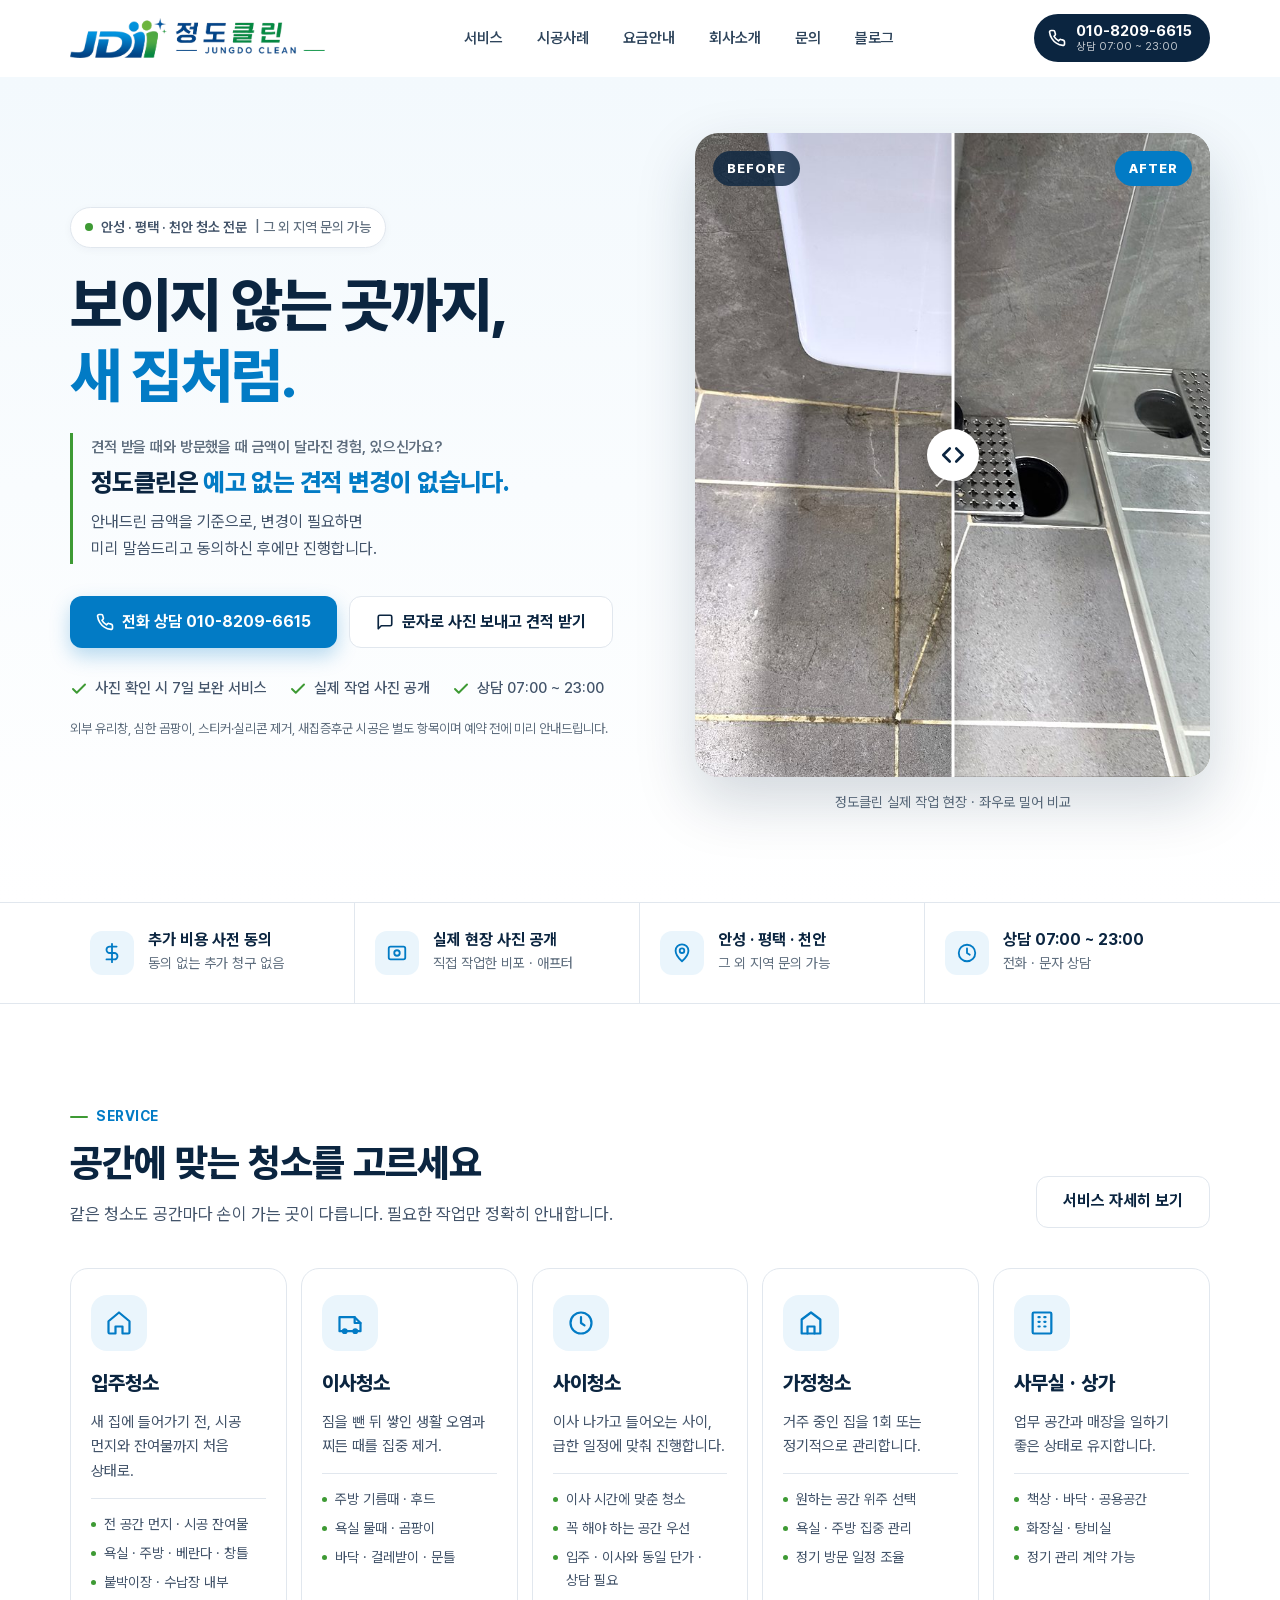
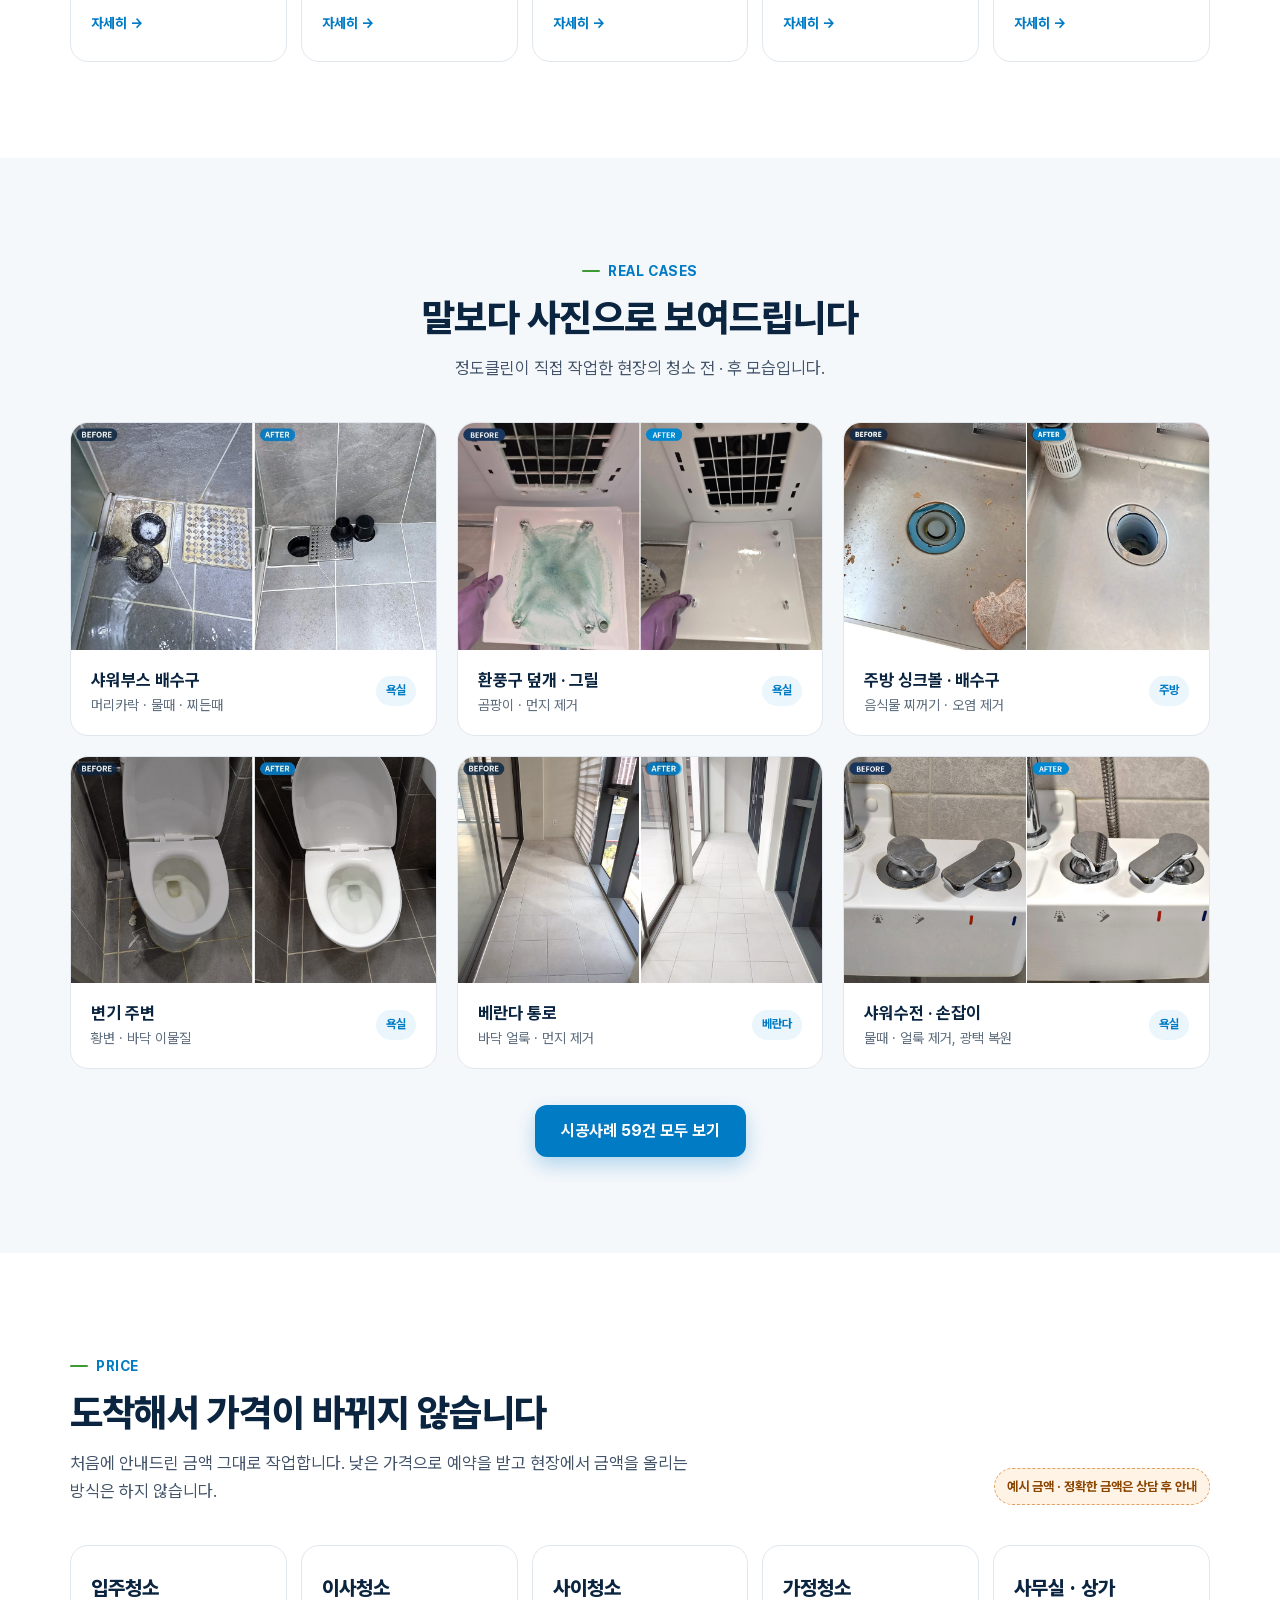
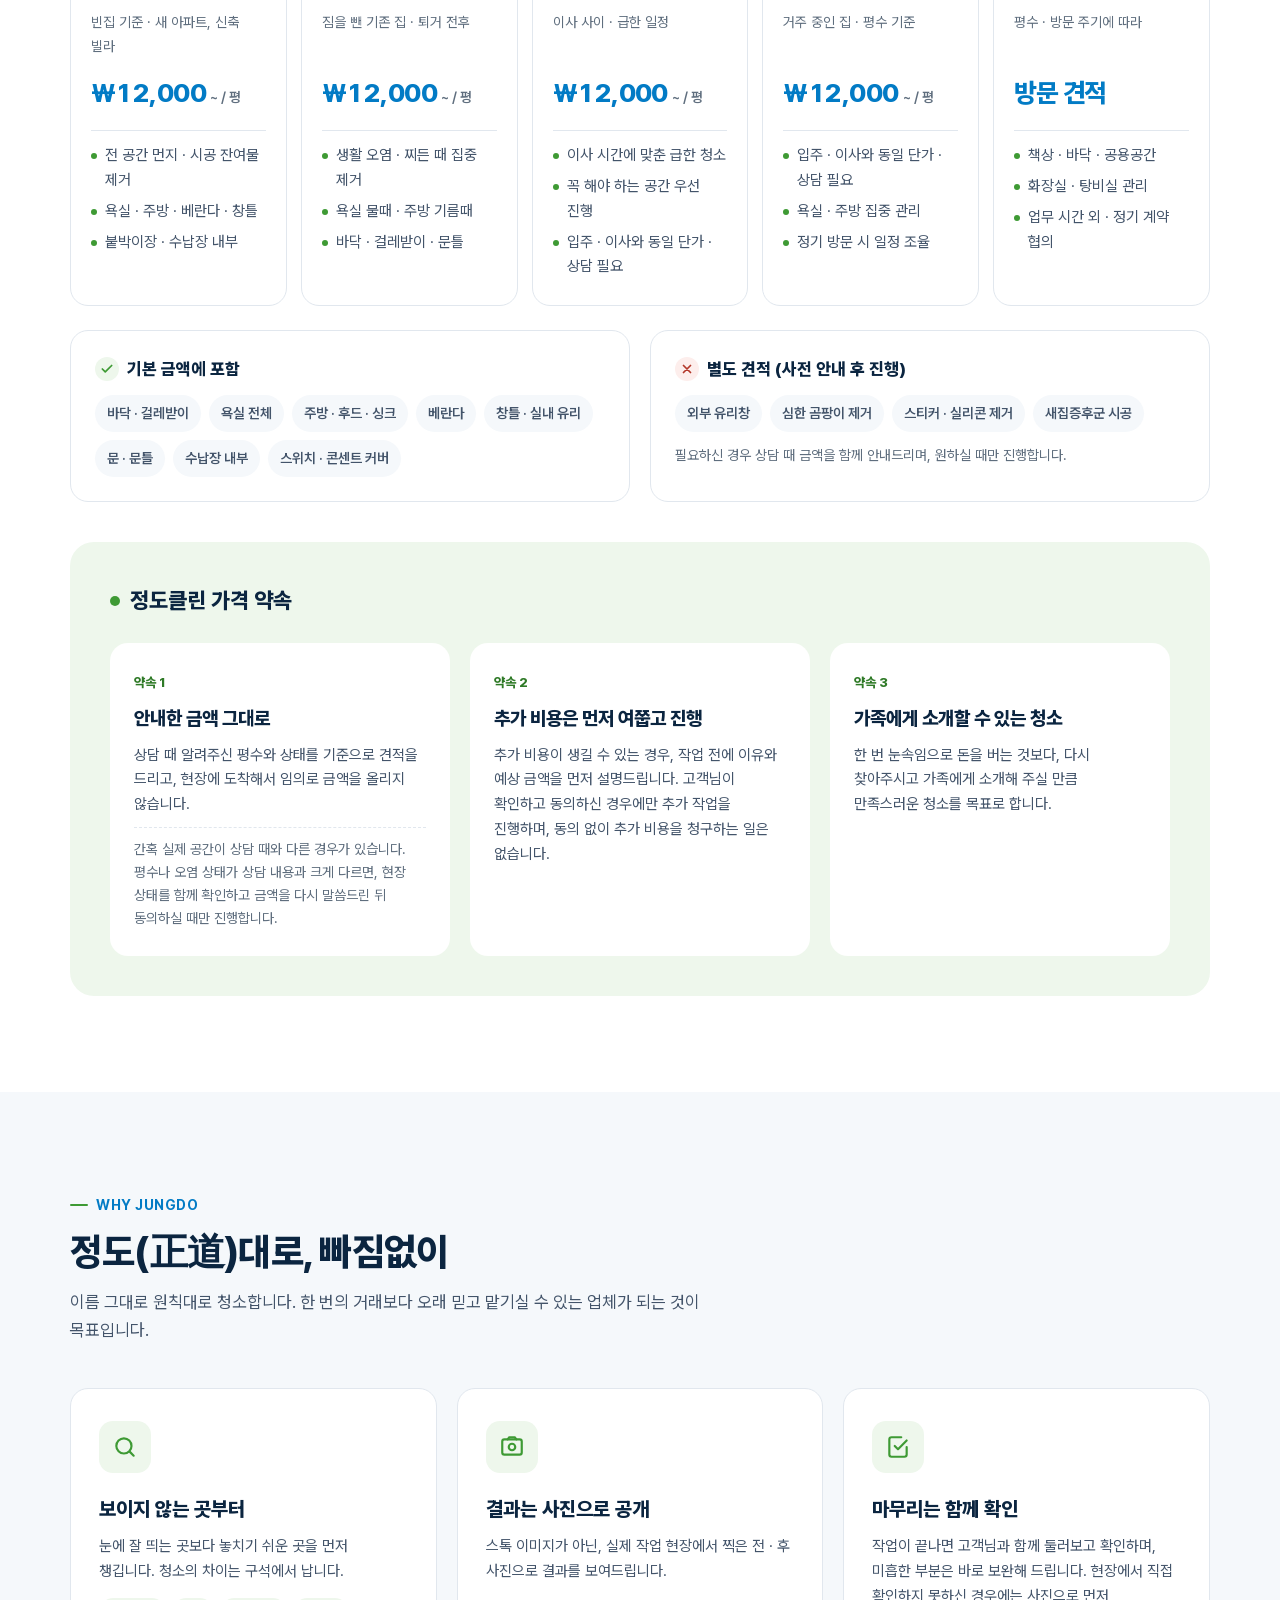
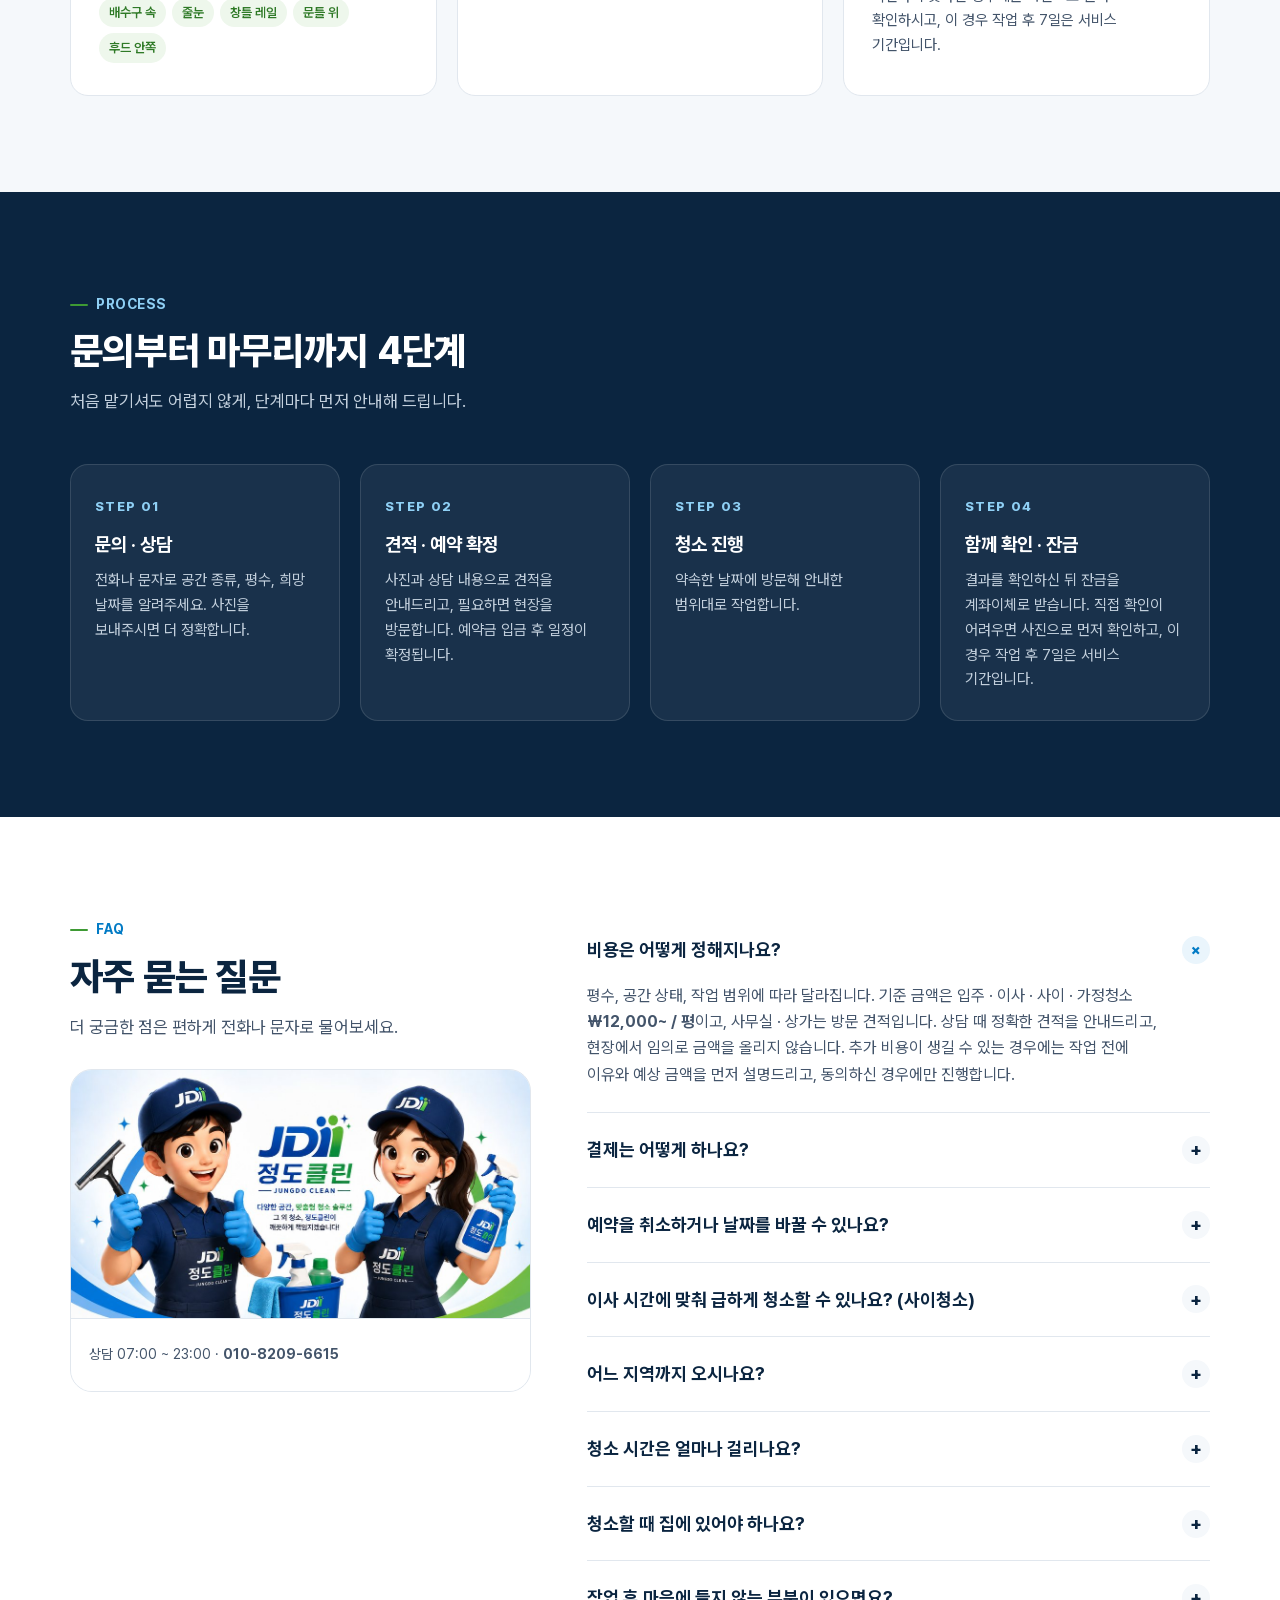
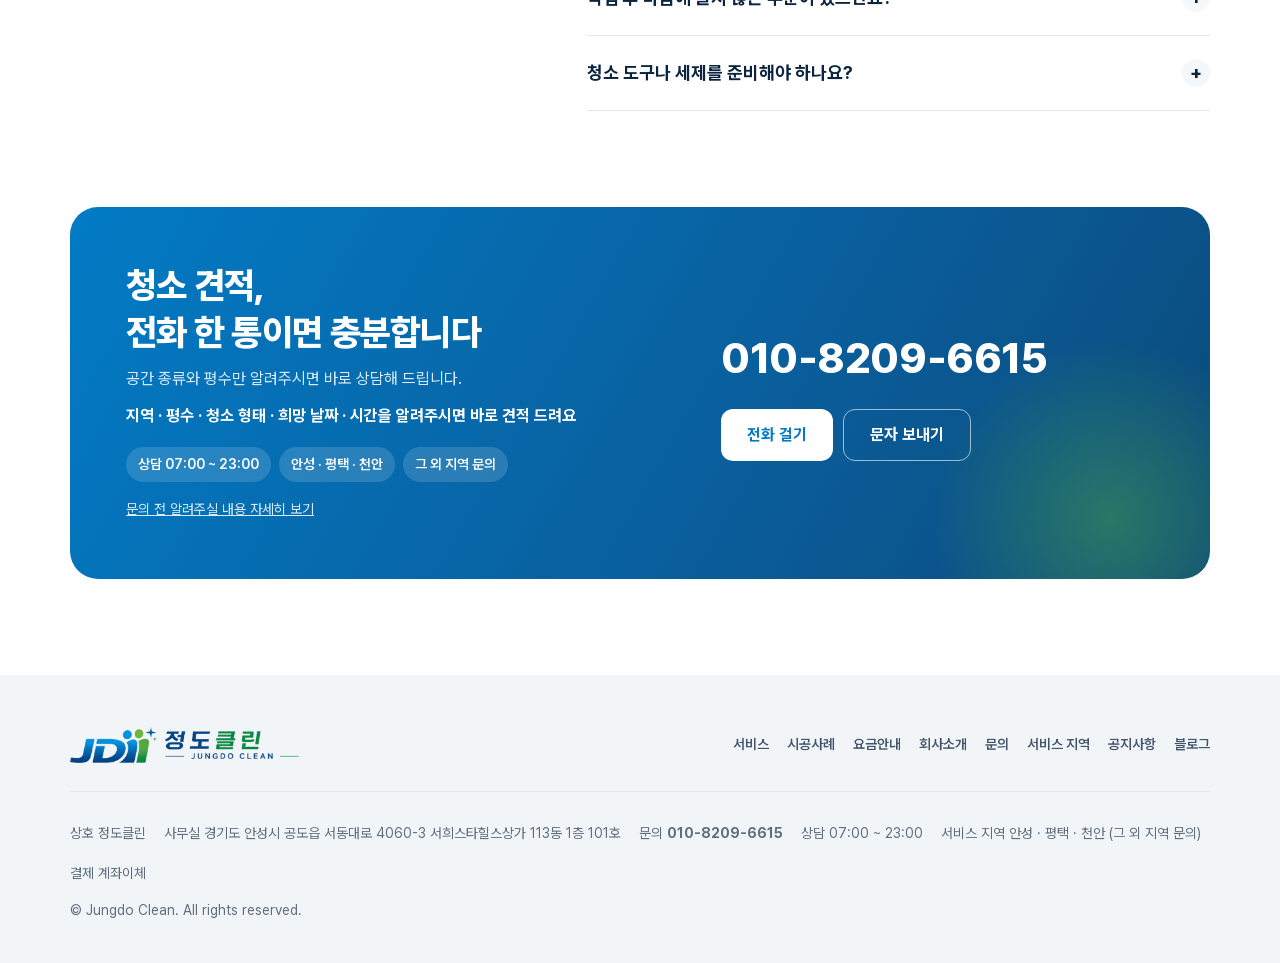
==== index.html @ 290c6d6e "주소 표기 통일: 113동 1층 101호 (푸터·구조화데이터) Co-Authored-By: Claude Sonnet 5.5 <noreply@anthropic.com> Claude-" ====
<!DOCTYPE html>
<html lang="ko">
<head>
<meta charset="UTF-8">
<meta name="viewport" content="width=device-width, initial-scale=1.0">
<title>정도클린 | 안성 · 평택 · 천안 입주청소 · 이사청소 · 가정청소</title>
<meta name="description" content="정도클린 — 안성·평택·천안 입주청소, 이사청소, 가정청소, 사무실청소. 추가 비용은 동의 후에만. 상담 07:00~23:00, 010-8209-6615">
<link rel="canonical" href="https://www.jungdohr.co.kr/">
<meta property="og:type" content="website">
<meta property="og:site_name" content="정도클린">
<meta property="og:title" content="정도클린 | 안성 · 평택 · 천안 입주청소 · 이사청소 · 가정청소">
<meta property="og:description" content="정도클린 — 안성·평택·천안 입주청소, 이사청소, 가정청소, 사무실청소. 추가 비용은 동의 후에만. 상담 07:00~23:00, 010-8209-6615">
<meta property="og:url" content="https://www.jungdohr.co.kr/">
<meta property="og:image" content="https://www.jungdohr.co.kr/assets/og-image.jpg">
<meta name="theme-color" content="#027BC5">
<link rel="icon" href="assets/favicon.png" type="image/png">
<link rel="apple-touch-icon" href="assets/apple-touch-icon.png">
<link rel="preload" href="assets/pretendard-subset.woff2" as="font" type="font/woff2" crossorigin>
<link rel="stylesheet" href="assets/site.css?v=261030c">
<script type="application/ld+json">
{"@context":"https://schema.org","@type":"HouseCleaningService","name":"정도클린","alternateName":"JUNGDO CLEAN","url":"https://www.jungdohr.co.kr/","telephone":"+82-10-8209-6615","address":{"@type":"PostalAddress","addressCountry":"KR","addressRegion":"경기도","addressLocality":"안성시","streetAddress":"공도읍 서동대로 4060-3 서희스타힐스상가 113동 1층 101호"},"image":"https://www.jungdohr.co.kr/assets/og-image.jpg","logo":"https://www.jungdohr.co.kr/assets/logo-h.png","areaServed":[{"@type":"City","name":"안성시"},{"@type":"City","name":"평택시"},{"@type":"City","name":"천안시"}],"openingHoursSpecification":{"@type":"OpeningHoursSpecification","dayOfWeek":["Monday","Tuesday","Wednesday","Thursday","Friday","Saturday","Sunday"],"opens":"07:00","closes":"23:00"},"paymentAccepted":"계좌이체"}
</script>
</head>
<body>
<header class="hd" id="hd">
  <div class="wrap">
    <a class="logo" href="index.html" aria-label="정도클린 홈"><img src="assets/logo-h.png" alt="정도클린 JUNGDO CLEAN" width="713" height="112"></a>
    <nav class="nav" aria-label="주요 메뉴"><a href="service.html">서비스</a><a href="portfolio.html">시공사례</a><a href="price.html">요금안내</a><a href="about.html">회사소개</a><a href="contact.html">문의</a><a href="https://blog.naver.com/jungdoclean" target="_blank" rel="noopener">블로그</a></nav>
    <a class="hd-call tel" href="tel:010-8209-6615"><svg viewBox="0 0 24 24" fill="none" stroke="currentColor" stroke-width="2.2" stroke-linecap="round" stroke-linejoin="round" aria-hidden="true"><path d="M22 16.9v3a2 2 0 0 1-2.2 2 19.8 19.8 0 0 1-8.6-3.1 19.5 19.5 0 0 1-6-6A19.8 19.8 0 0 1 2.1 4.2 2 2 0 0 1 4.1 2h3a2 2 0 0 1 2 1.7c.1.9.4 1.8.7 2.7a2 2 0 0 1-.5 2.1L8 9.8a16 16 0 0 0 6 6l1.3-1.3a2 2 0 0 1 2.1-.4c.9.3 1.8.6 2.7.7a2 2 0 0 1 1.7 2z"/></svg><span><b>010-8209-6615</b><small>상담 07:00 ~ 23:00</small></span></a>
    <button class="menu-btn" id="menuBtn" aria-label="메뉴 열기" aria-expanded="false" aria-controls="mnav">
      <svg width="24" height="24" viewBox="0 0 24 24" fill="none" stroke="currentColor" stroke-width="2" stroke-linecap="round" aria-hidden="true"><path d="M4 7h16M4 12h16M4 17h16"/></svg>
    </button>
  </div>
  <nav class="mnav" id="mnav" aria-label="모바일 메뉴"><a href="service.html">서비스</a><a href="portfolio.html">시공사례</a><a href="price.html">요금안내</a><a href="about.html">회사소개</a><a href="contact.html">문의</a><a href="location.html">서비스 지역</a><a href="notice.html">공지사항</a><a href="https://blog.naver.com/jungdoclean" target="_blank" rel="noopener">블로그</a></nav>
</header>
<main>
<!-- HERO -->
<section class="hero">
  <div class="wrap">
    <div>
      <span class="chip"><span class="dot"></span>안성 · 평택 · 천안 청소 전문 <em>| 그 외 지역 문의 가능</em></span>
      <h1>보이지 않는 곳까지,<br><em>새 집처럼.</em></h1>
      <div class="hp">
        <p class="hq">견적 받을 때와 방문했을 때 금액이 달라진 경험, 있으신가요?</p>
        <p class="pledge">정도클린은 <em>예고 없는 견적 변경이 없습니다.</em></p>
        <p class="lead">안내드린 금액을 기준으로, 변경이 필요하면 미리 말씀드리고 동의하신 후에만 진행합니다.</p>
      </div>
      <div class="ctas">
        <a class="btn btn-primary tel" href="tel:010-8209-6615">
          <svg viewBox="0 0 24 24" fill="none" stroke="currentColor" stroke-width="2.2" stroke-linecap="round" stroke-linejoin="round" aria-hidden="true"><path d="M22 16.9v3a2 2 0 0 1-2.2 2 19.8 19.8 0 0 1-8.6-3.1 19.5 19.5 0 0 1-6-6A19.8 19.8 0 0 1 2.1 4.2 2 2 0 0 1 4.1 2h3a2 2 0 0 1 2 1.7c.1.9.4 1.8.7 2.7a2 2 0 0 1-.5 2.1L8 9.8a16 16 0 0 0 6 6l1.3-1.3a2 2 0 0 1 2.1-.4c.9.3 1.8.6 2.7.7a2 2 0 0 1 1.7 2z"/></svg>
          전화 상담 010-8209-6615
        </a>
        <a class="btn btn-ghost sms" href="sms:010-8209-6615">
          <svg viewBox="0 0 24 24" fill="none" stroke="currentColor" stroke-width="2.2" stroke-linecap="round" stroke-linejoin="round" aria-hidden="true"><path d="M21 15a2 2 0 0 1-2 2H7l-4 4V5a2 2 0 0 1 2-2h14a2 2 0 0 1 2 2z"/></svg>
          문자로 사진 보내고 견적 받기
        </a>
      </div>
      <ul class="checks">
        <li><svg viewBox="0 0 24 24" fill="none" stroke="currentColor" stroke-width="2.6" stroke-linecap="round" stroke-linejoin="round" aria-hidden="true"><path d="M20 6 9 17l-5-5"/></svg>사진 확인 시 7일 보완 서비스</li>
        <li><svg viewBox="0 0 24 24" fill="none" stroke="currentColor" stroke-width="2.6" stroke-linecap="round" stroke-linejoin="round" aria-hidden="true"><path d="M20 6 9 17l-5-5"/></svg>실제 작업 사진 공개</li>
        <li><svg viewBox="0 0 24 24" fill="none" stroke="currentColor" stroke-width="2.6" stroke-linecap="round" stroke-linejoin="round" aria-hidden="true"><path d="M20 6 9 17l-5-5"/></svg>상담 07:00 ~ 23:00</li>
      </ul>
      <p class="fine">외부 유리창, 심한 곰팡이, 스티커·실리콘 제거, 새집증후군 시공은 별도 항목이며 예약 전에 미리 안내드립니다.</p>
    </div>

    <div>
      <div class="ba" id="ba">
        <img src="assets/hero-before.jpg" width="720" height="900" fetchpriority="high" alt="청소 전 세면대 아래 바닥 줄눈">
        <div class="after-wrap" id="baAfter"><img src="assets/hero-after.jpg" width="720" height="900" alt="청소 후 세면대 아래 바닥 줄눈"></div>
        <div class="bar" id="baBar"></div>
        <div class="knob" id="baKnob" aria-hidden="true">
          <svg viewBox="0 0 24 24" fill="none" stroke="currentColor" stroke-width="2.4" stroke-linecap="round" stroke-linejoin="round"><path d="m9 6-6 6 6 6M15 6l6 6-6 6"/></svg>
        </div>
        <span class="tag b">BEFORE</span><span class="tag a">AFTER</span>
        <input type="range" min="0" max="100" value="50" id="baRange" aria-label="청소 전후 비교 위치 조절">
      </div>
      <p class="ba-cap">정도클린 실제 작업 현장 · 좌우로 밀어 비교</p>
    </div>
  </div>
</section>

<!-- TRUST STRIP -->
<div class="strip" aria-label="정도클린 약속 요약">
  <div class="wrap">
    <div class="it"><div class="ic"><svg viewBox="0 0 24 24" fill="none" stroke="currentColor" stroke-width="2" stroke-linecap="round" stroke-linejoin="round" aria-hidden="true"><path d="M12 2v20M17 5H9.5a3.5 3.5 0 0 0 0 7h5a3.5 3.5 0 0 1 0 7H6"/></svg></div><div><b>추가 비용 사전 동의</b><span>동의 없는 추가 청구 없음</span></div></div>
    <div class="it"><div class="ic"><svg viewBox="0 0 24 24" fill="none" stroke="currentColor" stroke-width="2" stroke-linecap="round" stroke-linejoin="round" aria-hidden="true"><rect x="3" y="5" width="18" height="14" rx="2"/><circle cx="12" cy="12" r="3"/></svg></div><div><b>실제 현장 사진 공개</b><span>직접 작업한 비포 · 애프터</span></div></div>
    <div class="it"><div class="ic"><svg viewBox="0 0 24 24" fill="none" stroke="currentColor" stroke-width="2" stroke-linecap="round" stroke-linejoin="round" aria-hidden="true"><path d="M12 21s-7-6.2-7-11.5A7 7 0 0 1 19 9.5C19 14.8 12 21 12 21z"/><circle cx="12" cy="9.5" r="2.5"/></svg></div><div><b>안성 · 평택 · 천안</b><span>그 외 지역 문의 가능</span></div></div>
    <div class="it"><div class="ic"><svg viewBox="0 0 24 24" fill="none" stroke="currentColor" stroke-width="2" stroke-linecap="round" stroke-linejoin="round" aria-hidden="true"><circle cx="12" cy="12" r="9"/><path d="M12 7v5l3 2"/></svg></div><div><b>상담 07:00 ~ 23:00</b><span>전화 · 문자 상담</span></div></div>
  </div>
</div>

<!-- SERVICES -->
<section id="service">
  <div class="wrap">
    <div class="sv-head">
      <div>
        <span class="eyebrow">SERVICE</span>
        <h2 class="title">공간에 맞는 청소를 고르세요</h2>
        <p class="lead">같은 청소도 공간마다 손이 가는 곳이 다릅니다. 필요한 작업만 정확히 안내합니다.</p>
      </div>
      <a class="btn btn-ghost" href="service.html">서비스 자세히 보기</a>
    </div>
    <div class="sv-grid">
      <a class="sv" href="service.html">
        <div class="ic"><svg viewBox="0 0 24 24" fill="none" stroke="currentColor" stroke-width="1.9" stroke-linecap="round" stroke-linejoin="round" aria-hidden="true"><path d="M3 10.5 12 3l9 7.5V20a1 1 0 0 1-1 1h-5v-6h-6v6H4a1 1 0 0 1-1-1z"/></svg></div>
        <h3>입주청소</h3><p>새 집에 들어가기 전, 시공 먼지와 잔여물까지 처음 상태로.</p>
        <ul><li>전 공간 먼지 · 시공 잔여물</li><li>욕실 · 주방 · 베란다 · 창틀</li><li>붙박이장 · 수납장 내부</li></ul>
        <span class="more">자세히 →</span>
      </a>
      <a class="sv" href="service.html">
        <div class="ic"><svg viewBox="0 0 24 24" fill="none" stroke="currentColor" stroke-width="1.9" stroke-linecap="round" stroke-linejoin="round" aria-hidden="true"><path d="M3 7h13l5 5v7H3z"/><path d="M16 7v5h5"/><circle cx="7.5" cy="19" r="1.5"/><circle cx="16.5" cy="19" r="1.5"/></svg></div>
        <h3>이사청소</h3><p>짐을 뺀 뒤 쌓인 생활 오염과 찌든 때를 집중 제거.</p>
        <ul><li>주방 기름때 · 후드</li><li>욕실 물때 · 곰팡이</li><li>바닥 · 걸레받이 · 문틀</li></ul>
        <span class="more">자세히 →</span>
      </a>
            <a class="sv" href="service.html#between">
        <div class="ic"><svg viewBox="0 0 24 24" fill="none" stroke="currentColor" stroke-width="1.9" stroke-linecap="round" stroke-linejoin="round" aria-hidden="true"><circle cx="12" cy="12" r="9"/><path d="M12 7v5l3 2"/></svg></div>
        <h3>사이청소</h3><p>이사 나가고 들어오는 사이, 급한 일정에 맞춰 진행합니다.</p>
        <ul><li>이사 시간에 맞춘 청소</li><li>꼭 해야 하는 공간 우선</li><li>입주 · 이사와 동일 단가 · 상담 필요</li></ul>
        <span class="more">자세히 →</span>
      </a>
<a class="sv" href="service.html">
        <div class="ic"><svg viewBox="0 0 24 24" fill="none" stroke="currentColor" stroke-width="1.9" stroke-linecap="round" stroke-linejoin="round" aria-hidden="true"><path d="M12 3 4 9v12h16V9z"/><path d="M9 21v-6h6v6"/></svg></div>
        <h3>가정청소</h3><p>거주 중인 집을 1회 또는 정기적으로 관리합니다.</p>
        <ul><li>원하는 공간 위주 선택</li><li>욕실 · 주방 집중 관리</li><li>정기 방문 일정 조율</li></ul>
        <span class="more">자세히 →</span>
      </a>
      <a class="sv" href="service.html">
        <div class="ic"><svg viewBox="0 0 24 24" fill="none" stroke="currentColor" stroke-width="1.9" stroke-linecap="round" stroke-linejoin="round" aria-hidden="true"><rect x="4" y="3" width="16" height="18" rx="1"/><path d="M9 7h1M14 7h1M9 11h1M14 11h1M9 15h1M14 15h1"/></svg></div>
        <h3>사무실 · 상가</h3><p>업무 공간과 매장을 일하기 좋은 상태로 유지합니다.</p>
        <ul><li>책상 · 바닥 · 공용공간</li><li>화장실 · 탕비실</li><li>정기 관리 계약 가능</li></ul>
        <span class="more">자세히 →</span>
      </a>
    </div>
  </div>
</section>

<!-- CASES -->
<section class="cases" id="cases">
  <div class="wrap center">
    <span class="eyebrow">REAL CASES</span>
    <h2 class="title">말보다 사진으로 보여드립니다</h2>
    <p class="lead">정도클린이 직접 작업한 현장의 청소 전 · 후 모습입니다.</p>
    <div class="cs-grid">
      <a class="cs" href="portfolio.html"><img src="cases/case-01-shower-drain.jpg?v=261026" width="1208" height="750" alt="샤워부스 배수구 청소 전후" loading="lazy"><div class="bd"><div><h3>샤워부스 배수구</h3><p>머리카락 · 물때 · 찌든때</p></div><span class="tagpill">욕실</span></div></a>
      <a class="cs" href="portfolio.html"><img src="cases/case-20-vent-cover.jpg?v=261028" width="1208" height="750" alt="환풍구 덮개 · 그릴 청소 전후" loading="lazy"><div class="bd"><div><h3>환풍구 덮개 · 그릴</h3><p>곰팡이 · 먼지 제거</p></div><span class="tagpill">욕실</span></div></a>
      <a class="cs" href="portfolio.html"><img src="cases/case-17-kitchen-sink-3.jpg?v=261026" width="1208" height="750" alt="주방 싱크볼 · 배수구 청소 전후" loading="lazy"><div class="bd"><div><h3>주방 싱크볼 · 배수구</h3><p>음식물 찌꺼기 · 오염 제거</p></div><span class="tagpill">주방</span></div></a>
      <a class="cs" href="portfolio.html"><img src="cases/case-03-toilet.jpg?v=261026" width="1208" height="750" alt="변기 주변 청소 전후" loading="lazy"><div class="bd"><div><h3>변기 주변</h3><p>황변 · 바닥 이물질</p></div><span class="tagpill">욕실</span></div></a>
      <a class="cs" href="portfolio.html"><img src="cases/case-09-balcony-hall.jpg?v=261026" width="1208" height="750" alt="베란다 통로 청소 전후" loading="lazy"><div class="bd"><div><h3>베란다 통로</h3><p>바닥 얼룩 · 먼지 제거</p></div><span class="tagpill">베란다</span></div></a>
      <a class="cs" href="portfolio.html"><img src="cases/case-24-shower-faucet-handle.jpg?v=261028" width="1208" height="750" alt="샤워수전 · 손잡이 청소 전후" loading="lazy"><div class="bd"><div><h3>샤워수전 · 손잡이</h3><p>물때 · 얼룩 제거, 광택 복원</p></div><span class="tagpill">욕실</span></div></a>
    </div>
    <p class="swipe-hint">← 옆으로 넘겨서 더 보기</p>
    <div class="cs-more"><a class="btn btn-primary" href="portfolio.html">시공사례 59건 모두 보기</a></div>
  </div>
</section>

<!-- PRICE -->
<section class="price" id="price">
  <div class="wrap">
    <div class="pr-head">
      <div>
        <span class="eyebrow">PRICE</span>
        <h2 class="title">도착해서 가격이 바뀌지 않습니다</h2>
        <p class="lead">처음에 안내드린 금액 그대로 작업합니다. 낮은 가격으로 예약을 받고 현장에서 금액을 올리는 방식은 하지 않습니다.</p>
      </div>
      <span class="sample-badge">예시 금액 · 정확한 금액은 상담 후 안내</span>
    </div>

    <div class="pr-grid">
      <div class="pr">
        <h3>입주청소</h3>
        <p class="desc">빈집 기준 · 새 아파트, 신축 빌라</p>
        <p class="amt"><b>₩12,000</b><span>~ / 평</span></p>
        <ul><li>전 공간 먼지 · 시공 잔여물 제거</li><li>욕실 · 주방 · 베란다 · 창틀</li><li>붙박이장 · 수납장 내부</li></ul>
      </div>
      <div class="pr">
        <h3>이사청소</h3>
        <p class="desc">짐을 뺀 기존 집 · 퇴거 전후</p>
        <p class="amt"><b>₩12,000</b><span>~ / 평</span></p>
        <ul><li>생활 오염 · 찌든 때 집중 제거</li><li>욕실 물때 · 주방 기름때</li><li>바닥 · 걸레받이 · 문틀</li></ul>
      </div>
      <div class="pr">
        <h3>사이청소</h3>
        <p class="desc">이사 사이 · 급한 일정</p>
        <p class="amt"><b>₩12,000</b><span>~ / 평</span></p>
        <ul><li>이사 시간에 맞춘 급한 청소</li><li>꼭 해야 하는 공간 우선 진행</li><li>입주 · 이사와 동일 단가 · 상담 필요</li></ul>
      </div>
      <div class="pr">
        <h3>가정청소</h3>
        <p class="desc">거주 중인 집 · 평수 기준</p>
        <p class="amt"><b>₩12,000</b><span>~ / 평</span></p>
        <ul><li>입주 · 이사와 동일 단가 · 상담 필요</li><li>욕실 · 주방 집중 관리</li><li>정기 방문 시 일정 조율</li></ul>
      </div>
      <div class="pr">
        <h3>사무실 · 상가</h3>
        <p class="desc">평수 · 방문 주기에 따라</p>
        <p class="amt"><b>방문 견적</b><span></span></p>
        <ul><li>책상 · 바닥 · 공용공간</li><li>화장실 · 탕비실 관리</li><li>업무 시간 외 · 정기 계약 협의</li></ul>
      </div>
    </div>
    <p class="swipe-hint">← 옆으로 넘겨서 더 보기</p>

    <div class="inc">
      <div class="box yes">
        <h4><span class="mk"><svg viewBox="0 0 24 24" fill="none" stroke="currentColor" stroke-width="3" stroke-linecap="round" stroke-linejoin="round" aria-hidden="true"><path d="M20 6 9 17l-5-5"/></svg></span>기본 금액에 포함</h4>
        <ul><li>바닥 · 걸레받이</li><li>욕실 전체</li><li>주방 · 후드 · 싱크</li><li>베란다</li><li>창틀 · 실내 유리</li><li>문 · 문틀</li><li>수납장 내부</li><li>스위치 · 콘센트 커버</li></ul>
      </div>
      <div class="box no">
        <h4><span class="mk"><svg viewBox="0 0 24 24" fill="none" stroke="currentColor" stroke-width="3" stroke-linecap="round" aria-hidden="true"><path d="M18 6 6 18M6 6l12 12"/></svg></span>별도 견적 (사전 안내 후 진행)</h4>
        <ul><li>외부 유리창</li><li>심한 곰팡이 제거</li><li>스티커 · 실리콘 제거</li><li>새집증후군 시공</li></ul>
        <p class="note">필요하신 경우 상담 때 금액을 함께 안내드리며, 원하실 때만 진행합니다.</p>
      </div>
    </div>

    <div class="promise">
      <h3 class="pm-title">정도클린 가격 약속</h3>
      <div class="pm-grid">
        <div class="pm-it">
          <span class="pm-n">약속 1</span>
          <h4>안내한 금액 그대로</h4>
          <p>상담 때 알려주신 평수와 상태를 기준으로 견적을 드리고, 현장에 도착해서 임의로 금액을 올리지 않습니다.</p>
          <p class="pm-ex">간혹 실제 공간이 상담 때와 다른 경우가 있습니다. 평수나 오염 상태가 상담 내용과 크게 다르면, 현장 상태를 함께 확인하고 금액을 다시 말씀드린 뒤 동의하실 때만 진행합니다.</p>
        </div>
        <div class="pm-it">
          <span class="pm-n">약속 2</span>
          <h4>추가 비용은 먼저 여쭙고 진행</h4>
          <p>추가 비용이 생길 수 있는 경우, 작업 전에 이유와 예상 금액을 먼저 설명드립니다. 고객님이 확인하고 동의하신 경우에만 추가 작업을 진행하며, 동의 없이 추가 비용을 청구하는 일은 없습니다.</p>
        </div>
        <div class="pm-it">
          <span class="pm-n">약속 3</span>
          <h4>가족에게 소개할 수 있는 청소</h4>
          <p>한 번 눈속임으로 돈을 버는 것보다, 다시 찾아주시고 가족에게 소개해 주실 만큼 만족스러운 청소를 목표로 합니다.</p>
        </div>
      </div>
    </div>
  </div>
</section>

<!-- WHY -->
<section class="why" id="why">
  <div class="wrap">
    <span class="eyebrow">WHY JUNGDO</span>
    <h2 class="title">정도(正道)대로, 빠짐없이</h2>
    <p class="lead">이름 그대로 원칙대로 청소합니다. 한 번의 거래보다 오래 믿고 맡기실 수 있는 업체가 되는 것이 목표입니다.</p>
    <div class="why-grid">
      <div class="wy">
        <div class="ic"><svg viewBox="0 0 24 24" fill="none" stroke="currentColor" stroke-width="2" stroke-linecap="round" stroke-linejoin="round" aria-hidden="true"><circle cx="11" cy="11" r="7"/><path d="m20 20-3.5-3.5"/></svg></div>
        <h3>보이지 않는 곳부터</h3>
        <p>눈에 잘 띄는 곳보다 놓치기 쉬운 곳을 먼저 챙깁니다. 청소의 차이는 구석에서 납니다.</p>
        <div class="spots"><span>배수구 속</span><span>줄눈</span><span>창틀 레일</span><span>문틀 위</span><span>후드 안쪽</span></div>
      </div>
      <div class="wy">
        <div class="ic"><svg viewBox="0 0 24 24" fill="none" stroke="currentColor" stroke-width="2" stroke-linecap="round" stroke-linejoin="round" aria-hidden="true"><rect x="3" y="5" width="18" height="14" rx="2"/><circle cx="12" cy="12" r="3"/><path d="M8 5l1.5-2h5L16 5"/></svg></div>
        <h3>결과는 사진으로 공개</h3>
        <p>스톡 이미지가 아닌, 실제 작업 현장에서 찍은 전 · 후 사진으로 결과를 보여드립니다.</p>
      </div>
      <div class="wy">
        <div class="ic"><svg viewBox="0 0 24 24" fill="none" stroke="currentColor" stroke-width="2" stroke-linecap="round" stroke-linejoin="round" aria-hidden="true"><path d="M9 11l3 3 8-8"/><path d="M20 12v7a2 2 0 0 1-2 2H6a2 2 0 0 1-2-2V5a2 2 0 0 1 2-2h9"/></svg></div>
        <h3>마무리는 함께 확인</h3>
        <p>작업이 끝나면 고객님과 함께 둘러보고 확인하며, 미흡한 부분은 바로 보완해 드립니다. 현장에서 직접 확인하지 못하신 경우에는 사진으로 먼저 확인하시고, 이 경우 작업 후 7일은 서비스 기간입니다.</p>
      </div>
    </div>
  </div>
</section>

<!-- PROCESS -->
<section class="process" id="process">
  <div class="wrap">
    <span class="eyebrow">PROCESS</span>
    <h2 class="title">문의부터 마무리까지 4단계</h2>
    <p class="lead">처음 맡기셔도 어렵지 않게, 단계마다 먼저 안내해 드립니다.</p>
    <ol class="steps">
      <li class="step"><span class="n">STEP 01</span><h3>문의 · 상담</h3><p>전화나 문자로 공간 종류, 평수, 희망 날짜를 알려주세요. 사진을 보내주시면 더 정확합니다.</p></li>
      <li class="step"><span class="n">STEP 02</span><h3>견적 · 예약 확정</h3><p>사진과 상담 내용으로 견적을 안내드리고, 필요하면 현장을 방문합니다. 예약금 입금 후 일정이 확정됩니다.</p></li>
      <li class="step"><span class="n">STEP 03</span><h3>청소 진행</h3><p>약속한 날짜에 방문해 안내한 범위대로 작업합니다.</p></li>
      <li class="step"><span class="n">STEP 04</span><h3>함께 확인 · 잔금</h3><p>결과를 확인하신 뒤 잔금을 계좌이체로 받습니다. 직접 확인이 어려우면 사진으로 먼저 확인하고, 이 경우 작업 후 7일은 서비스 기간입니다.</p></li>
    </ol>
  </div>
</section>

<!-- FAQ -->
<section id="faq">
  <div class="wrap faq-wrap">
    <div>
      <span class="eyebrow">FAQ</span>
      <h2 class="title">자주 묻는 질문</h2>
      <p class="lead">더 궁금한 점은 편하게 전화나 문자로 물어보세요.</p>
      <figure class="mascot">
        <img src="assets/mascot.jpg" alt="정도클린 마스코트" loading="lazy" width="960" height="519">
        <p>상담 07:00 ~ 23:00 · <a class="tel" href="tel:010-8209-6615"><b>010-8209-6615</b></a></p>
      </figure>
    </div>
    <div class="faq">
      <details open>
        <summary>비용은 어떻게 정해지나요?<span class="pm" aria-hidden="true">+</span></summary>
        <div class="ans">평수, 공간 상태, 작업 범위에 따라 달라집니다. 기준 금액은 입주 · 이사 · 사이 · 가정청소 <b>₩12,000~ / 평</b>이고, 사무실 · 상가는 방문 견적입니다. 상담 때 정확한 견적을 안내드리고, 현장에서 임의로 금액을 올리지 않습니다. 추가 비용이 생길 수 있는 경우에는 작업 전에 이유와 예상 금액을 먼저 설명드리고, 동의하신 경우에만 진행합니다.</div>
      </details>
      <details>
        <summary>결제는 어떻게 하나요?<span class="pm" aria-hidden="true">+</span></summary>
        <div class="ans">결제는 <b>계좌이체만</b> 가능합니다. 예약금 <b>₩50,000</b>을 입금하시면 일정이 확정되고, 잔금은 작업을 마친 뒤 결과를 확인하신 다음 받습니다. 현장에서 바로 확인이 어려우시면 사진으로 먼저 확인하신 뒤 입금하시면 되고, 작업 후 <b>7일간은 서비스 기간</b>으로 미흡한 부분을 보완해 드립니다.</div>
      </details>
      <details>
        <summary>예약을 취소하거나 날짜를 바꿀 수 있나요?<span class="pm" aria-hidden="true">+</span></summary>
        <div class="ans">
          작업일 기준으로 아래와 같이 적용됩니다.
          <table class="rule"><tr><th>작업일 5일 전까지</th><td>예약금 전액 환불 · 날짜 변경 무료</td></tr><tr><th>작업일 3~4일 전</th><td>예약금의 50% 환불</td></tr><tr><th>작업일 1~2일 전 · 당일</th><td>환불 불가</td></tr></table>
          <p class="small">환불은 예약금 ₩50,000 기준입니다. 정도클린 사정으로 일정을 지키지 못하면 예약금 전액을 돌려드립니다.</p>
        </div>
      </details>
      <details>
        <summary>이사 시간에 맞춰 급하게 청소할 수 있나요? (사이청소)<span class="pm" aria-hidden="true">+</span></summary>
        <div class="ans">네, <b>사이청소</b>로 진행합니다. 가격은 입주 · 이사청소와 동일하며, 이사 일정과 작업 가능한 시간을 알려주시면 가능한 범위를 상담해 드립니다. 시간에 따라 작업 디테일이 달라질 수 있어, 꼭 해야 하는 공간만 하거나 전체를 하더라도 우선순위를 정해 진행합니다.</div>
      </details>
      <details>
        <summary>어느 지역까지 오시나요?<span class="pm" aria-hidden="true">+</span></summary>
        <div class="ans">안성 · 평택 · 천안을 중심으로 작업합니다. 그 외 지역도 문의 주시면 일정과 거리를 확인해 가능 여부를 안내드립니다.</div>
      </details>
      <details>
        <summary>청소 시간은 얼마나 걸리나요?<span class="pm" aria-hidden="true">+</span></summary>
        <div class="ans">평수와 오염 정도에 따라 달라집니다. 상담 때 예상 소요 시간과 투입 인원을 함께 안내드립니다.</div>
      </details>
      <details>
        <summary>청소할 때 집에 있어야 하나요?<span class="pm" aria-hidden="true">+</span></summary>
        <div class="ans">작업 시작과 마무리 확인 때만 계시면 됩니다. 바로 확인이 어려우시면 사진으로 먼저 확인하실 수 있습니다. 출입 방법은 상담 시 편하신 방식으로 정해 드립니다.</div>
      </details>
      <details>
        <summary>작업 후 마음에 들지 않는 부분이 있으면요?<span class="pm" aria-hidden="true">+</span></summary>
        <div class="ans">마무리 때 함께 둘러보며 확인하고, 미흡한 부분은 바로 보완해 드립니다. 현장에서 직접 확인하지 못하신 경우에는 사진으로 먼저 확인해 주세요. 이 경우 작업 후 <b>7일은 서비스 기간</b>으로, 미흡한 부분을 보완해 드립니다. 함께 확인하신 경우에는 7일 서비스 기간이 적용되지 않습니다.</div>
      </details>
      <details>
        <summary>청소 도구나 세제를 준비해야 하나요?<span class="pm" aria-hidden="true">+</span></summary>
        <div class="ans">필요한 장비와 세제는 정도클린이 준비해 갑니다. 물과 전기만 사용할 수 있으면 됩니다.</div>
      </details>
    </div>
  </div>
</section>

<!-- CTA -->
<section class="cta">
  <div class="wrap">
    <div class="cta-box">
      <div>
        <h2>청소 견적,<br>전화 한 통이면 충분합니다</h2>
        <p>공간 종류와 평수만 알려주시면 바로 상담해 드립니다.</p>
        <p style="font-weight:700;color:#fff">지역 · 평수 · 청소 형태 · 희망 날짜 · 시간을 알려주시면 바로 견적 드려요</p>
        <div class="cta-meta"><span>상담 07:00 ~ 23:00</span><span>안성 · 평택 · 천안</span><span>그 외 지역 문의</span></div>
        <p style="margin-top:14px"><a href="contact.html" style="color:#DCEBF7;text-decoration:underline;font-size:14px">문의 전 알려주실 내용 자세히 보기</a></p>
      </div>
      <div>
        <a class="num tel" href="tel:010-8209-6615">010-8209-6615</a>
        <div class="acts">
          <a class="btn btn-w tel" href="tel:010-8209-6615">전화 걸기</a>
          <a class="btn btn-o sms" href="sms:010-8209-6615">문자 보내기</a>
        </div>
      </div>
    </div>
  </div>
</section>
</main>
<footer class="ft">
  <div class="wrap">
    <div class="top">
      <img src="assets/logo-h.png" alt="정도클린" width="713" height="112" loading="lazy">
      <nav aria-label="하단 메뉴">
        <a href="service.html">서비스</a><a href="portfolio.html">시공사례</a><a href="price.html">요금안내</a><a href="about.html">회사소개</a><a href="contact.html">문의</a><a href="location.html">서비스 지역</a><a href="notice.html">공지사항</a><a href="https://blog.naver.com/jungdoclean" target="_blank" rel="noopener">블로그</a>
      </nav>
    </div>
    <div class="info">
      <span>상호 정도클린</span>
      <span>사무실 경기도 안성시 공도읍 서동대로 4060-3 서희스타힐스상가 113동 1층 101호</span>
      <span>문의 <a class="tel" href="tel:010-8209-6615"><b>010-8209-6615</b></a></span>
      <span>상담 07:00 ~ 23:00</span>
      <span>서비스 지역 안성 · 평택 · 천안 (그 외 지역 문의)</span>
      <span>결제 계좌이체</span>
    </div>
    <p class="copy">© Jungdo Clean. All rights reserved.</p>
  </div>
</footer>
<div class="mbar">
  <a class="btn btn-ghost sms" href="sms:010-8209-6615">문자 문의</a>
  <a class="btn btn-primary tel" href="tel:010-8209-6615">전화 상담하기</a>
</div>
<div class="toast" id="toast" role="status" aria-live="polite"></div>
<script src="assets/site.js" defer></script>
</body>
</html>
---- assets/site.css ----
@font-face{font-family:"Pretendard";src:url("pretendard-subset.woff2") format("woff2-variations"),url("pretendard-subset.woff2") format("woff2");font-weight:45 920;font-display:swap}
:root{
  --blue:#027BC5; --blue-d:#015E98; --blue-50:#EAF5FC;
  --green:#3E9A34; --green-d:#2F7A27; --green-50:#EEF7EC;
  --ink:#0B2540; --body:#43546A; --muted:#5F6E7E;
  --line:#E1E7EE; --bg:#F5F8FB; --white:#fff;
  --r:18px; --shadow:0 10px 30px rgba(11,37,64,.08);
}
*{box-sizing:border-box;margin:0;padding:0}
html{scroll-behavior:smooth}
body{font-family:Pretendard,-apple-system,BlinkMacSystemFont,"Malgun Gothic",sans-serif;color:var(--ink);background:var(--white);font-size:16px;line-height:1.65;-webkit-font-smoothing:antialiased;word-break:keep-all}
a{color:inherit;text-decoration:none}
img{display:block;max-width:100%}
.wrap{max-width:1180px;margin:0 auto;padding:0 20px}
.eyebrow{display:inline-flex;align-items:center;gap:8px;font-size:14px;font-weight:700;color:var(--blue);letter-spacing:.04em}
.eyebrow::before{content:"";width:18px;height:2px;background:var(--green);border-radius:2px}
h2.title{font-size:clamp(26px,3.4vw,38px);line-height:1.3;font-weight:800;letter-spacing:-.02em;margin:10px 0 12px;text-wrap:balance}
p.lead{font-size:17px;color:var(--body);max-width:640px}
.btn{display:inline-flex;align-items:center;justify-content:center;gap:8px;min-height:52px;padding:0 26px;border-radius:12px;font-size:16px;font-weight:700;transition:transform .15s,box-shadow .15s,background .15s;cursor:pointer;border:0;font-family:inherit}
.btn svg{width:18px;height:18px;flex:none}
.btn-primary{background:var(--blue);color:#fff;box-shadow:0 8px 20px rgba(2,123,197,.28)}
.btn-primary:hover{background:var(--blue-d);transform:translateY(-1px)}
.btn-ghost{background:#fff;color:var(--ink);border:1.5px solid var(--line)}
.btn-ghost:hover{border-color:var(--blue);color:var(--blue)}
a:focus-visible,button:focus-visible,summary:focus-visible{outline:3px solid rgba(2,123,197,.45);outline-offset:3px;border-radius:8px}
section{padding:96px 0}
.center{text-align:center}
.center p.lead{margin:0 auto}

/* header */
.hd{position:sticky;top:0;z-index:50;background:rgba(255,255,255,.94);backdrop-filter:saturate(180%) blur(10px);border-bottom:1px solid transparent;transition:border-color .2s}
.hd.scrolled{border-color:var(--line)}
.hd .wrap{height:76px;display:flex;align-items:center;justify-content:space-between;gap:16px}
.hd .logo img{height:40px;width:auto}
.nav{display:flex;gap:34px;font-size:15px;font-weight:600}
.nav a{color:var(--ink);opacity:.85}
.nav a:hover{opacity:1;color:var(--blue)}
.hd-call{display:flex;align-items:center;gap:10px;height:48px;padding:0 18px 0 14px;border-radius:999px;background:var(--ink);color:#fff}
.hd-call svg{width:18px;height:18px}
.hd-call b{display:block;font-size:15px;line-height:1.1}
.hd-call small{display:block;font-size:11px;opacity:.75;line-height:1.2}
.menu-btn{display:none;width:44px;height:44px;border:0;background:none;color:var(--ink);cursor:pointer}
.mnav{display:none;border-top:1px solid var(--line);background:#fff}
.mnav.open{display:block}
.mnav a{display:block;padding:15px 20px;font-weight:600;border-bottom:1px solid #F1F4F7}

/* hero */
.hero{padding:56px 0 88px;background:linear-gradient(180deg,#F3F9FD 0%,#fff 100%);overflow:hidden}
.hero .wrap{display:grid;grid-template-columns:1.05fr .95fr;gap:56px;align-items:center}
.chip{display:inline-flex;align-items:center;gap:8px;padding:8px 14px;border-radius:999px;background:#fff;border:1px solid var(--line);font-size:14px;font-weight:600;color:var(--body);box-shadow:0 2px 8px rgba(11,37,64,.04);flex-wrap:wrap}
.chip .dot{width:8px;height:8px;border-radius:50%;background:var(--green)}
.chip em{font-style:normal;color:var(--muted);font-weight:500}
.hero h1{font-size:clamp(36px,5.2vw,60px);line-height:1.18;letter-spacing:-.035em;font-weight:800;margin:22px 0 18px}
.hero h1 em{font-style:normal;color:var(--blue)}
.hero .lead{font-size:18px}
.hero .lead{text-wrap:balance}
.hero .hp{margin-top:22px;padding:2px 0 2px 18px;border-left:3px solid var(--green)}
.hero .hq{font-size:15px;font-weight:600;color:var(--muted);letter-spacing:-.01em;margin-bottom:6px}
.hero .pledge{font-size:clamp(20px,2.3vw,25px);font-weight:800;letter-spacing:-.025em;color:var(--ink);line-height:1.35;margin-bottom:8px}
.hero .pledge em{font-style:normal;color:var(--blue)}
.hero .hp .lead{font-size:16px;line-height:1.7}
.hero .fine{margin-top:18px;font-size:13px;line-height:1.6;color:var(--muted);max-width:560px}

.hero .ctas{display:flex;gap:12px;flex-wrap:wrap;margin:32px 0 28px}
.checks{display:flex;flex-wrap:wrap;gap:10px 22px;font-size:15px;color:var(--body);font-weight:500;list-style:none}
.checks li{display:flex;align-items:center;gap:7px}
.checks svg{width:18px;height:18px;color:var(--green);flex:none}

/* before-after slider */
.ba{position:relative;border-radius:24px;overflow:hidden;box-shadow:0 24px 60px rgba(11,37,64,.18);aspect-ratio:4/5;user-select:none;background:#ccc;max-width:100%}
.ba img{position:absolute;inset:0;width:100%;height:100%;object-fit:cover}
.ba .after-wrap{position:absolute;inset:0;clip-path:inset(0 0 0 50%)}
.ba .bar{position:absolute;top:0;bottom:0;left:50%;width:3px;background:#fff;transform:translateX(-50%);box-shadow:0 0 12px rgba(0,0,0,.25);pointer-events:none}
.ba .knob{position:absolute;top:50%;left:50%;width:52px;height:52px;border-radius:50%;background:#fff;transform:translate(-50%,-50%);display:flex;align-items:center;justify-content:center;box-shadow:0 6px 18px rgba(0,0,0,.25);color:var(--ink);pointer-events:none}
.ba .knob svg{width:26px;height:26px}
.ba .tag{position:absolute;top:18px;padding:7px 14px;border-radius:999px;font-size:13px;font-weight:800;letter-spacing:.08em;color:#fff;pointer-events:none}
.ba .tag.b{left:18px;background:rgba(11,37,64,.8)}
.ba .tag.a{right:18px;background:var(--blue)}
.ba input{position:absolute;inset:0;width:100%;height:100%;opacity:0;cursor:ew-resize;margin:0}
.ba-cap{margin-top:14px;font-size:14px;color:var(--muted);text-align:center}

/* trust strip */
.strip{border-top:1px solid var(--line);border-bottom:1px solid var(--line);background:#fff;padding:0}
.strip .wrap{display:grid;grid-template-columns:repeat(4,1fr)}
.strip .it{padding:26px 20px;display:flex;gap:14px;align-items:center;border-right:1px solid var(--line)}
.strip .it:last-child{border-right:0}
.strip .ic{width:44px;height:44px;border-radius:12px;background:var(--blue-50);color:var(--blue);display:flex;align-items:center;justify-content:center;flex:none}
.strip .ic svg{width:22px;height:22px}
.strip b{display:block;font-size:16px;line-height:1.35}
.strip span{font-size:14px;color:var(--muted)}

/* services (icon cards) */
.sv-head{display:flex;justify-content:space-between;align-items:flex-end;gap:24px;margin-bottom:40px;flex-wrap:wrap}
.sv-grid{display:grid;grid-template-columns:repeat(4,1fr);gap:20px}
.sv{border-radius:var(--r);background:#fff;border:1px solid var(--line);padding:28px 24px;display:flex;flex-direction:column;gap:10px;transition:transform .2s,box-shadow .2s,border-color .2s}
.sv:hover{transform:translateY(-4px);box-shadow:var(--shadow);border-color:#CFE3F2}
.sv .ic{width:56px;height:56px;border-radius:16px;background:var(--blue-50);color:var(--blue);display:flex;align-items:center;justify-content:center;margin-bottom:6px}
.sv .ic svg{width:28px;height:28px}
.sv h3{font-size:21px;font-weight:800}
.sv p{font-size:15px;color:var(--body)}
.sv ul{list-style:none;display:flex;flex-direction:column;gap:6px;margin-top:4px;padding-top:14px;border-top:1px solid var(--line);font-size:14px;color:var(--body);flex:1}
.sv li{display:flex;gap:8px}
.sv li::before{content:"";width:5px;height:5px;border-radius:50%;background:var(--green);margin-top:9px;flex:none}
.sv .more{font-size:14px;font-weight:700;color:var(--blue);margin-top:8px}

/* cases */
.cases{background:var(--bg)}
.cs-grid{display:grid;grid-template-columns:repeat(3,1fr);gap:20px;margin-top:40px;text-align:left}
.cs{background:#fff;border-radius:var(--r);overflow:hidden;border:1px solid var(--line);transition:box-shadow .2s}
.cs:hover{box-shadow:var(--shadow)}
.cs img{width:100%;aspect-ratio:1208/750;object-fit:cover}
.cs .bd{padding:16px 20px 18px;display:flex;justify-content:space-between;align-items:center;gap:10px}
.cs h3{font-size:17px;font-weight:700}
.cs p{font-size:14px;color:var(--muted)}
.tagpill{font-size:12px;font-weight:700;color:var(--blue);background:var(--blue-50);padding:5px 10px;border-radius:999px;flex:none}
.cs-more{margin-top:36px;text-align:center}
.swipe-hint{display:none;font-size:13px;color:var(--muted);margin-top:10px}

/* price */
.pr-head{display:flex;justify-content:space-between;align-items:flex-end;gap:20px;flex-wrap:wrap}
.sample-badge{font-size:13px;font-weight:700;color:#8A4500;background:#FFF3E6;border:1px dashed #E0A060;padding:7px 12px;border-radius:999px}
.pr-grid{display:grid;grid-template-columns:repeat(4,1fr);gap:20px;margin-top:40px}
.pr{border:1px solid var(--line);border-radius:var(--r);padding:26px 24px;background:#fff;display:flex;flex-direction:column;gap:6px}
.pr h3{font-size:20px;font-weight:800}
.pr .desc{font-size:14px;color:var(--muted)}
.pr .amt{margin:14px 0 12px;display:flex;align-items:baseline;gap:4px;padding-bottom:16px;border-bottom:1px solid var(--line)}
.pr .amt b{font-size:30px;font-weight:800;color:var(--blue);letter-spacing:-.02em;font-variant-numeric:tabular-nums}
.pr .amt span{white-space:nowrap;font-size:14px;color:var(--muted);font-weight:600}
.pr ul{list-style:none;display:flex;flex-direction:column;gap:6px;font-size:15px;color:var(--body)}
.pr li{display:flex;gap:8px}
.pr li::before{content:"";width:6px;height:6px;border-radius:50%;background:var(--green);margin-top:10px;flex:none}
.inc{display:grid;grid-template-columns:1fr 1fr;gap:20px;margin-top:24px}
.inc .box{border-radius:var(--r);padding:24px;border:1px solid var(--line);background:#fff}
.inc h4{font-size:17px;font-weight:800;display:flex;align-items:center;gap:8px;margin-bottom:12px}
.inc h4 .mk{width:24px;height:24px;border-radius:50%;display:flex;align-items:center;justify-content:center;flex:none}
.inc h4 .mk svg{width:14px;height:14px}
.inc .yes .mk{background:var(--green-50);color:var(--green)}
.inc .no .mk{background:#FDEEEC;color:#B4382A}
.inc ul{list-style:none;display:flex;flex-wrap:wrap;gap:8px}
.inc li{font-size:14px;font-weight:600;padding:7px 12px;border-radius:999px;background:var(--bg);color:var(--body)}
.inc .note{font-size:14px;color:var(--muted);margin-top:12px}
.promise{margin-top:40px;border-radius:24px;background:var(--green-50);padding:40px}
.pm-title{font-size:22px;font-weight:800;margin-bottom:24px;display:flex;align-items:center;gap:10px}
.pm-title::before{content:"";width:10px;height:10px;border-radius:50%;background:var(--green)}
.pm-grid{display:grid;grid-template-columns:repeat(3,1fr);gap:20px}
.pm-it{background:#fff;border-radius:var(--r);padding:26px 24px}
.pm-n{font-size:13px;font-weight:800;color:var(--green-d)}
.pm-it h4{font-size:19px;font-weight:800;margin:8px 0}
.pm-it p{font-size:15px;color:var(--body)}
.pm-it p.pm-ex{margin-top:10px;font-size:14px;color:var(--muted);padding-top:10px;border-top:1px dashed var(--line)}

/* why */
.why{background:var(--bg)}
.why-grid{display:grid;grid-template-columns:repeat(3,1fr);gap:20px;margin-top:44px}
.wy{padding:32px 28px;border-radius:var(--r);border:1px solid var(--line);background:#fff}
.wy .ic{width:52px;height:52px;border-radius:14px;background:var(--green-50);color:var(--green);display:flex;align-items:center;justify-content:center;margin-bottom:20px}
.wy .ic svg{width:26px;height:26px}
.wy h3{font-size:20px;font-weight:800;margin-bottom:8px}
.wy p{font-size:15px;color:var(--body)}
.wy .spots{display:flex;flex-wrap:wrap;gap:6px;margin-top:14px}
.wy .spots span{font-size:13px;font-weight:600;color:var(--green-d);background:var(--green-50);padding:4px 10px;border-radius:999px}

/* process */
.process{background:var(--ink);color:#fff}
.process .eyebrow{color:#8FD0F5}
.process p.lead{color:#C2CFDC}
.steps{display:grid;grid-template-columns:repeat(4,1fr);gap:20px;margin-top:48px;list-style:none}
.step{position:relative;padding:28px 24px;border-radius:var(--r);background:rgba(255,255,255,.06);border:1px solid rgba(255,255,255,.12)}
.step .n{font-size:13px;font-weight:800;color:#8FD0F5;letter-spacing:.1em}
.step h3{font-size:19px;margin:10px 0 8px}
.step p{font-size:15px;color:#C2CFDC}

/* faq */
.faq-wrap{display:grid;grid-template-columns:.85fr 1.15fr;gap:56px;align-items:start}
.mascot{margin-top:28px;border-radius:22px;overflow:hidden;border:1px solid var(--line);background:#F3F8FD}
.mascot img{width:100%;height:auto}
.mascot p{padding:14px 18px;font-size:14px;color:var(--body);background:#fff;border-top:1px solid var(--line)}
.faq details{border-bottom:1px solid var(--line);padding:4px 0}
.faq summary{list-style:none;cursor:pointer;display:flex;justify-content:space-between;align-items:center;gap:16px;padding:18px 0;font-size:18px;font-weight:700}
.faq summary::-webkit-details-marker{display:none}
.faq summary .pm{width:28px;height:28px;border-radius:50%;background:var(--bg);display:flex;align-items:center;justify-content:center;flex:none;transition:transform .2s;font-weight:700}
.faq details[open] summary .pm{transform:rotate(45deg);background:var(--blue-50);color:var(--blue)}
.faq .ans{padding:0 44px 20px 0;color:var(--body);font-size:16px}
.rule{width:100%;border-collapse:collapse;margin:12px 0 6px;font-size:15px}
.rule th,.rule td{padding:10px 12px;border:1px solid var(--line);text-align:left}
.rule th{background:var(--bg);font-weight:700;color:var(--ink);width:44%}
.rule td{font-variant-numeric:tabular-nums}
.small{font-size:14px;color:var(--muted)}

/* cta */
.cta{padding:0 0 96px}
.cta-box{border-radius:28px;padding:56px;background:linear-gradient(120deg,var(--blue) 0%,#0A5E9C 60%,#0B4A7A 100%);color:#fff;display:grid;grid-template-columns:1.3fr 1fr;gap:32px;align-items:center;position:relative;overflow:hidden}
.cta-box::after{content:"";position:absolute;right:-80px;bottom:-120px;width:360px;height:360px;border-radius:50%;background:radial-gradient(circle,rgba(79,168,67,.45),transparent 70%)}
.cta-box h2{font-size:clamp(26px,3.2vw,36px);line-height:1.3;font-weight:800;letter-spacing:-.02em}
.cta-box p{color:#DCEBF7;margin-top:10px}
.cta-meta{display:flex;flex-wrap:wrap;gap:8px;margin-top:18px}
.cta-meta span{font-size:14px;font-weight:600;padding:6px 12px;border-radius:999px;background:rgba(255,255,255,.14)}
.cta-box .num{font-size:clamp(30px,3.6vw,42px);font-weight:800;letter-spacing:-.01em;display:block;margin-bottom:16px;position:relative;z-index:1}
.cta-box .acts{display:flex;gap:10px;flex-wrap:wrap;position:relative;z-index:1}
.cta-box .btn-w{background:#fff;color:var(--blue)}
.cta-box .btn-o{border:1.5px solid rgba(255,255,255,.6);color:#fff;background:transparent}

/* footer */
.ft{background:#F2F5F8;padding:48px 0 40px;font-size:14px;color:var(--muted)}
.ft .top{display:flex;justify-content:space-between;align-items:center;gap:24px;flex-wrap:wrap;padding-bottom:24px;border-bottom:1px solid var(--line);margin-bottom:20px}
.ft .top img{height:36px;width:auto}
.ft nav{display:flex;gap:22px;flex-wrap:wrap;font-weight:600;color:var(--body)}
.ft .info{display:flex;flex-wrap:wrap;gap:6px 18px;line-height:1.7}
.ft .todo{color:#A04E00}
.ft .copy{margin-top:14px}

/* toast + mobile bar */
.toast{position:fixed;left:50%;bottom:32px;transform:translate(-50%,20px);background:var(--ink);color:#fff;padding:14px 20px;border-radius:12px;font-size:15px;font-weight:600;box-shadow:0 12px 30px rgba(0,0,0,.25);opacity:0;pointer-events:none;transition:opacity .2s,transform .2s;z-index:80}
.toast.show{opacity:1;transform:translate(-50%,0)}
.mbar{display:none}

@media (max-width:1024px){
  .sv-grid{grid-template-columns:repeat(2,1fr)}
  .steps{grid-template-columns:repeat(2,1fr)}
  .pr-grid{grid-template-columns:repeat(2,1fr)}
  .nav{gap:22px}
}
@media (max-width:860px){
  section{padding:68px 0}
  .nav,.hd-call{display:none}
  .menu-btn{display:flex;align-items:center;justify-content:center}
  .hd .wrap{height:64px}
  .hd .logo img{height:34px}
  .hero{padding:28px 0 60px}
  .hero .wrap{grid-template-columns:1fr;gap:36px}
  .hero .ctas{flex-direction:column}
  .hero .ctas .btn{width:100%}
  .strip .wrap{grid-template-columns:1fr 1fr}
  .strip .it{border-right:0;border-bottom:1px solid var(--line);padding:18px 8px;flex-direction:column;align-items:flex-start;gap:10px}
  .strip .it:nth-child(odd){border-right:1px solid var(--line);padding-right:14px}
  .strip .it:nth-child(even){padding-left:14px}
  .strip .it:nth-last-child(-n+2){border-bottom:0}
  /* swipe rows */
  .cs-grid,.pr-grid{display:flex;overflow-x:auto;scroll-snap-type:x mandatory;gap:14px;padding-bottom:6px;-webkit-overflow-scrolling:touch;scrollbar-width:none}
  .cs-grid::-webkit-scrollbar,.pr-grid::-webkit-scrollbar{display:none}
  .cs-grid>*,.pr-grid>*{flex:0 0 84%;scroll-snap-align:start}
  .swipe-hint{display:block}
  .inc,.why-grid,.pm-grid{grid-template-columns:1fr}
  .faq-wrap{grid-template-columns:1fr;gap:20px}
  .mascot{max-width:440px}
  .promise{padding:26px 18px}
  .cta-box{grid-template-columns:1fr;padding:36px 26px}
  .faq .ans{padding-right:0}
  body{padding-bottom:76px}
  .mbar{display:grid;grid-template-columns:1fr 1.4fr;gap:8px;position:fixed;left:0;right:0;bottom:0;z-index:60;padding:10px 12px calc(10px + env(safe-area-inset-bottom));background:#fff;border-top:1px solid var(--line)}
  .mbar .btn{min-height:50px;font-size:15px;padding:0 10px}
  .toast{bottom:96px}
}
@media (max-width:560px){
  .steps{grid-template-columns:1fr}
  .sv-grid{grid-template-columns:1fr 1fr;gap:12px}
  .sv{padding:20px 16px}
  .sv ul{display:none}
  .sv h3{font-size:18px}
  .sv p{font-size:14px}
  .sv .ic{width:46px;height:46px}
}
@media (prefers-reduced-motion:reduce){*{transition:none!important;scroll-behavior:auto!important}}

/* ===== sub pages ===== */
.cs img{height:auto}
.story img,.mascot img{height:auto}
.nav a.on{opacity:1;color:var(--blue)}
.mnav a.on{color:var(--blue)}
.phero{padding:64px 0 56px;background:linear-gradient(180deg,#F3F9FD 0%,#fff 100%);border-bottom:1px solid var(--line)}
.phero h1{font-size:clamp(30px,4.2vw,46px);line-height:1.25;letter-spacing:-.03em;font-weight:800;margin:12px 0 12px;text-wrap:balance}
.phero p.lead{font-size:18px}
.anchors{display:flex;gap:8px;flex-wrap:wrap;margin-top:28px}
.anchors a,.f-tab{display:inline-flex;align-items:center;min-height:42px;padding:0 18px;border-radius:999px;border:1.5px solid var(--line);background:#fff;font-size:15px;font-weight:700;color:var(--body);cursor:pointer;font-family:inherit}
.anchors a:hover,.f-tab:hover{border-color:var(--blue);color:var(--blue)}
.f-tab[aria-pressed="true"]{background:var(--blue);border-color:var(--blue);color:#fff}
.sec{padding:80px 0;border-bottom:1px solid var(--line);scroll-margin-top:80px}
.sec:last-of-type{border-bottom:0}
.svd{display:grid;grid-template-columns:.9fr 1.1fr;gap:56px;align-items:start}
.svd .ic{width:64px;height:64px;border-radius:18px;background:var(--blue-50);color:var(--blue);display:flex;align-items:center;justify-content:center;margin-bottom:18px}
.svd .ic svg{width:32px;height:32px}
.svd h2{font-size:clamp(26px,3vw,34px);font-weight:800;letter-spacing:-.02em;margin-bottom:6px}
.svd .tagline{font-size:19px;font-weight:700;color:var(--blue);margin-bottom:14px}
.svd p.txt{font-size:16px;color:var(--body)}
.svd .card{border:1px solid var(--line);border-radius:var(--r);padding:28px;background:#fff}
.svd .card h3{font-size:17px;font-weight:800;margin-bottom:14px}
.chk{list-style:none;display:grid;grid-template-columns:1fr 1fr;gap:10px 18px}
.chk li{display:flex;gap:10px;font-size:15px;color:var(--body)}
.chk li svg{width:20px;height:20px;color:var(--green);flex:none;margin-top:2px}
.svd .ex{margin-top:18px;padding-top:16px;border-top:1px dashed var(--line);font-size:14px;color:var(--muted)}
.svd .ex b{color:var(--ink)}
.svd .go{display:flex;gap:10px;flex-wrap:wrap;margin-top:22px}
.pf-grid{display:grid;grid-template-columns:1fr 1fr;gap:24px;margin-top:8px}
.pf{background:#fff;border:1px solid var(--line);border-radius:var(--r);overflow:hidden}
.pf button{display:block;width:100%;padding:0;border:0;background:none;cursor:zoom-in}
.pf img{width:100%;height:auto;aspect-ratio:1208/750;object-fit:cover}
.pf .bd{padding:16px 20px 18px;display:flex;justify-content:space-between;align-items:center;gap:10px}
.pf h3{font-size:18px;font-weight:700}
.pf p{font-size:14px;color:var(--muted)}
.pf-note{margin-top:20px;font-size:14px;color:var(--muted);text-align:center}
.lightbox{position:fixed;inset:0;background:rgba(6,18,31,.92);display:none;flex-direction:column;align-items:center;justify-content:center;gap:14px;padding:20px;z-index:200}
.lightbox.open{display:flex}
.lightbox img{max-width:min(1200px,100%);max-height:80vh;border-radius:12px}
.lightbox .cap{color:#fff;font-size:16px;font-weight:700}
.lb-close{position:absolute;top:14px;right:14px;width:48px;height:48px;border-radius:50%;border:0;background:#fff;color:var(--ink);font-size:26px;font-weight:700;cursor:pointer}
.pay{display:grid;grid-template-columns:1fr 1fr;gap:20px;margin-top:40px}
.pay .box{border:1px solid var(--line);border-radius:var(--r);padding:28px;background:#fff}
.pay h3{font-size:19px;font-weight:800;margin-bottom:10px}
.pay p{color:var(--body);font-size:15px}
.story{display:grid;grid-template-columns:1.1fr .9fr;gap:56px;align-items:center}
.story .big{font-size:clamp(22px,2.6vw,30px);font-weight:800;line-height:1.45;letter-spacing:-.02em;margin:14px 0 18px}
.story .big em{font-style:normal;color:var(--blue)}
.story p{color:var(--body);font-size:16px;margin-top:10px}
.story img{border-radius:22px;border:1px solid var(--line)}
.info-grid{display:grid;grid-template-columns:repeat(3,1fr);gap:20px;margin-top:40px}
.info-c{border:1px solid var(--line);border-radius:var(--r);padding:26px;background:#fff}
.info-c .ic{width:48px;height:48px;border-radius:14px;background:var(--blue-50);color:var(--blue);display:flex;align-items:center;justify-content:center;margin-bottom:16px}
.info-c .ic svg{width:24px;height:24px}
.info-c h3{font-size:18px;font-weight:800;margin-bottom:6px}
.info-c p{font-size:15px;color:var(--body)}
.info-c .v{font-size:22px;font-weight:800;color:var(--ink);margin:4px 0 6px;font-variant-numeric:tabular-nums}
.ct-grid{display:grid;grid-template-columns:1.1fr .9fr;gap:24px;align-items:start}
.ct-call{border-radius:24px;padding:40px;background:linear-gradient(120deg,var(--blue) 0%,#0A5E9C 60%,#0B4A7A 100%);color:#fff}
.ct-call .lbl{font-size:15px;color:#DCEBF7;font-weight:600}
.ct-call .num{display:block;font-size:clamp(34px,4.4vw,48px);font-weight:800;letter-spacing:-.01em;margin:8px 0 6px}
.ct-call .hrs{font-size:15px;color:#DCEBF7}
.ct-call .acts{display:flex;gap:10px;flex-wrap:wrap;margin-top:24px}
.ct-call .btn-w{background:#fff;color:var(--blue)}
.ct-call .btn-o{border:1.5px solid rgba(255,255,255,.6);color:#fff;background:transparent}
.ct-side{border:1px solid var(--line);border-radius:24px;padding:32px;background:#fff}
.ct-side h2{font-size:20px;font-weight:800;margin-bottom:6px}
.ct-side .sub{font-size:15px;color:var(--muted);margin-bottom:18px}
.ask{list-style:none;counter-reset:a;display:flex;flex-direction:column;gap:12px}
.ask li{counter-increment:a;display:flex;gap:12px;align-items:flex-start;font-size:16px;color:var(--body)}
.ask li::before{content:counter(a);width:26px;height:26px;border-radius:50%;background:var(--blue-50);color:var(--blue);font-size:13px;font-weight:800;display:flex;align-items:center;justify-content:center;flex:none}
.ask li b{color:var(--ink)}
.area-grid{display:grid;grid-template-columns:repeat(3,1fr);gap:20px;margin-top:8px}
.area{border:1px solid var(--line);border-radius:var(--r);padding:30px 26px;background:#fff}
.area .pin{width:44px;height:44px;border-radius:12px;background:var(--green-50);color:var(--green);display:flex;align-items:center;justify-content:center;margin-bottom:16px}
.area .pin svg{width:22px;height:22px}
.area h2{font-size:24px;font-weight:800;margin-bottom:6px}
.area p{font-size:15px;color:var(--body)}
.area-etc{margin-top:20px;border-radius:var(--r);background:var(--bg);padding:26px 28px;display:flex;justify-content:space-between;align-items:center;gap:20px;flex-wrap:wrap}
.area-etc b{font-size:18px}
.area-etc p{font-size:15px;color:var(--body);margin-top:4px}
.nt{list-style:none;border-top:2px solid var(--ink)}
.nt li{border-bottom:1px solid var(--line)}
.nt details summary{list-style:none;cursor:pointer;display:grid;grid-template-columns:auto 1fr auto;gap:16px;align-items:center;padding:22px 4px}
.nt details summary::-webkit-details-marker{display:none}
.nt .kind{font-size:13px;font-weight:800;color:var(--blue);background:var(--blue-50);padding:4px 10px;border-radius:999px}
.nt .t{font-size:17px;font-weight:700}
.nt .d{font-size:14px;color:var(--muted);font-variant-numeric:tabular-nums}
.nt .body{padding:0 4px 24px;color:var(--body)}
@media (max-width:860px){
  .phero{padding:40px 0 36px}
  .sec{padding:56px 0}
  .svd,.story,.ct-grid,.pay{grid-template-columns:1fr;gap:24px}
  .pf-grid{grid-template-columns:1fr;gap:16px}
  .info-grid,.area-grid{grid-template-columns:1fr}
  .ct-call{padding:30px 24px}
  .ct-side{padding:24px}
  .anchors{flex-wrap:nowrap;overflow-x:auto;scrollbar-width:none;padding-bottom:4px}
  .anchors::-webkit-scrollbar{display:none}
  .anchors a,.anchors .f-tab{flex:none}
  .nt details summary{grid-template-columns:1fr auto;}
  .nt .kind{grid-column:1/-1;justify-self:start}
}
@media (max-width:560px){.chk{grid-template-columns:1fr}}

/* tap targets (2026-10-26) */
.logo{display:inline-flex;align-items:center;min-height:44px}
.ft nav{gap:0 18px}
.ft nav a{display:inline-flex;align-items:center;min-height:44px}
p a.tel,.ft .info a.tel{display:inline-flex;align-items:center;min-height:44px}
.mnav a{min-height:44px}
.pf-cta{margin:40px 0 0;text-align:center}
.pf-cta p{font-weight:700;font-size:18px;margin-bottom:14px}
.pf-cta .acts{display:flex;gap:12px;justify-content:center;flex-wrap:wrap}
.ft .info{align-items:center}

@media (min-width:1025px){.pr-grid{grid-template-columns:repeat(5,1fr);gap:14px}}

@media (min-width:1025px){.sv-grid{grid-template-columns:repeat(5,1fr);gap:14px}.sv{padding:26px 20px}.sv h3{font-size:20px}}
@media (max-width:1024px){.sv-grid>.sv:last-child:nth-child(odd){grid-column:1/-1}}

/* price cards alignment (5 cards) */
.pr .desc{min-height:3.3em}
.pr .amt{min-height:62px;align-items:baseline;flex-wrap:nowrap}
.pr ul{flex:1}
@media (min-width:1025px){
  .pr-grid{grid-template-columns:repeat(5,minmax(0,1fr));gap:14px}
  .pr{padding:26px 20px}
  .pr .amt b{font-size:26px}
}
@media (max-width:1024px){.pr-grid>.pr:last-child:nth-child(odd){grid-column:1/-1}}
@media (max-width:760px){.pr .desc{min-height:0}.pr .amt{min-height:0}}

/* price cards: rows locked across cards (subgrid) */
@media (min-width:1025px){
  .pr-grid>.pr{display:grid;grid-row:span 4;grid-template-rows:subgrid;row-gap:0;gap:0}
  .pr-grid>.pr h3{margin-bottom:6px}
  .pr-grid>.pr .desc{min-height:0;margin-bottom:0}
  .pr-grid>.pr .amt{min-height:0;margin:14px 0 12px;align-self:start}
  .pr-grid{grid-auto-rows:auto}
}

.pf.wide{grid-column:1/-1}.pf.wide img{aspect-ratio:1208/453}
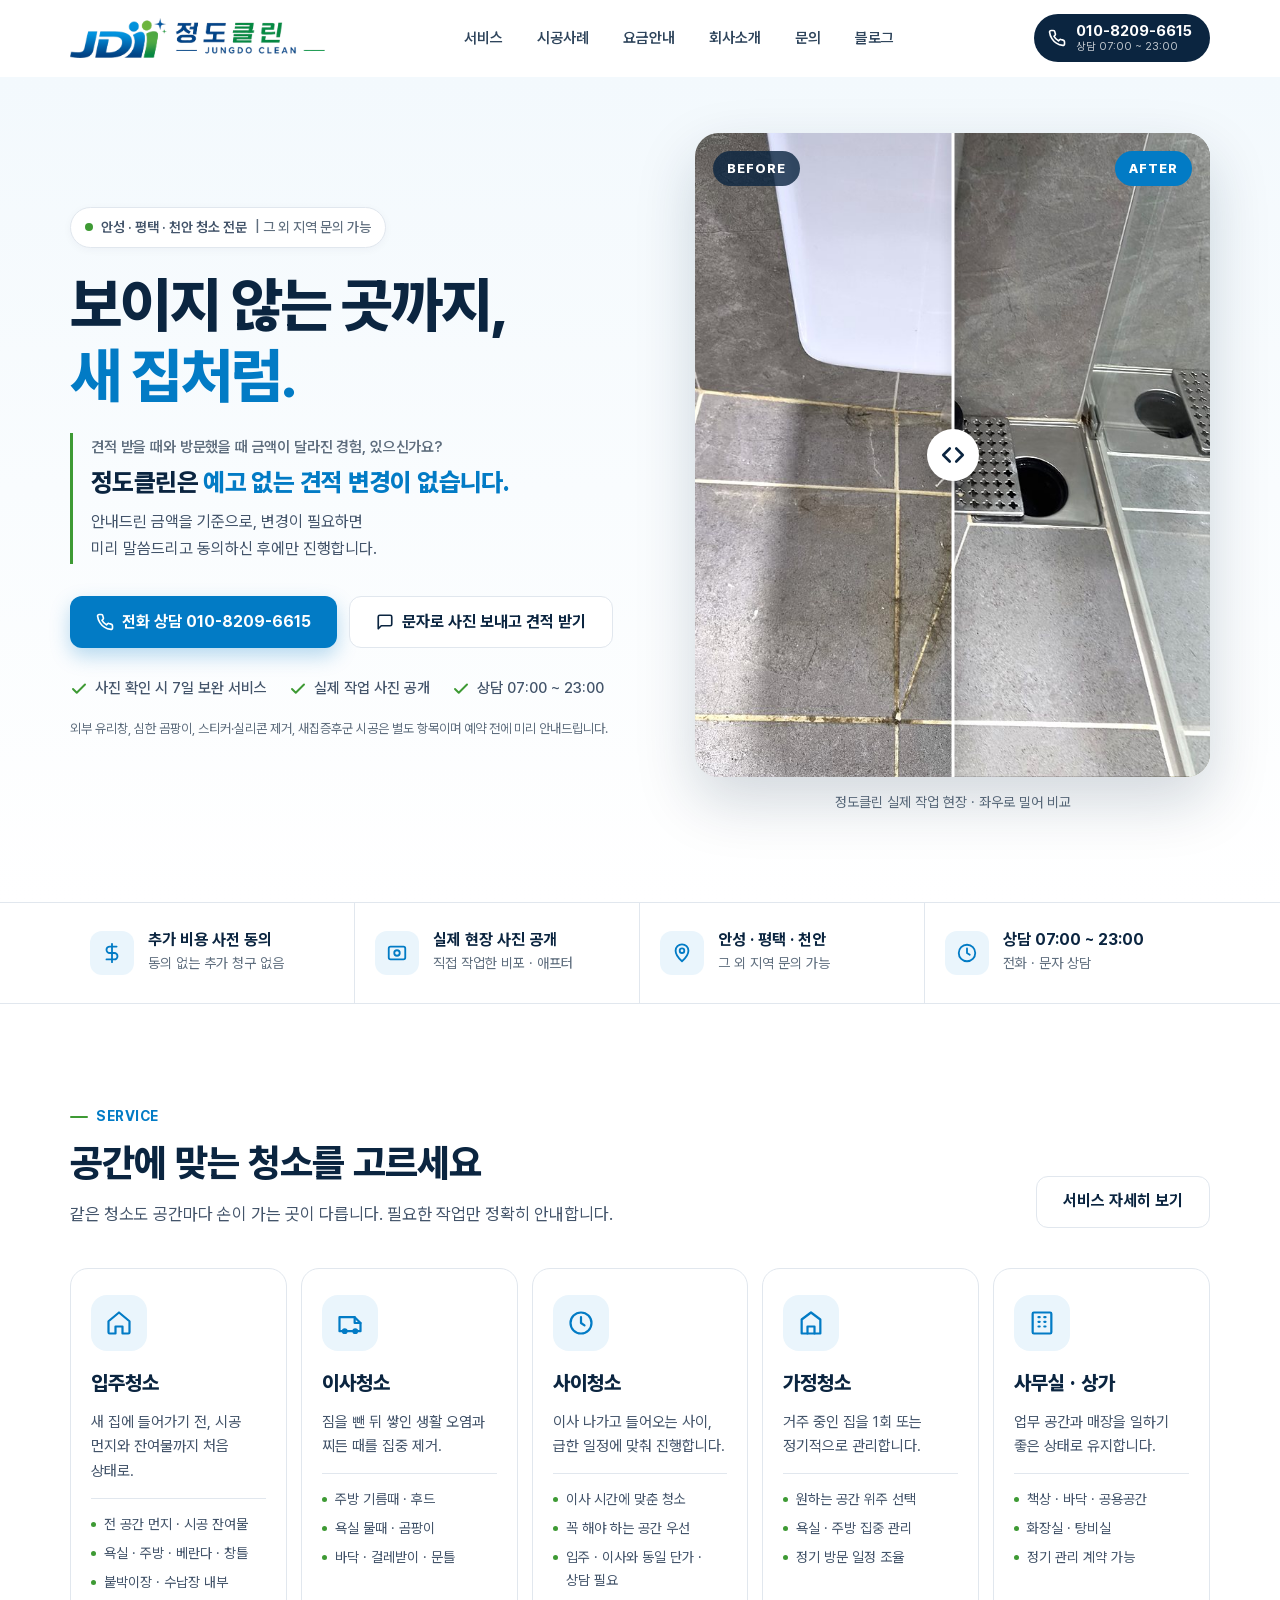
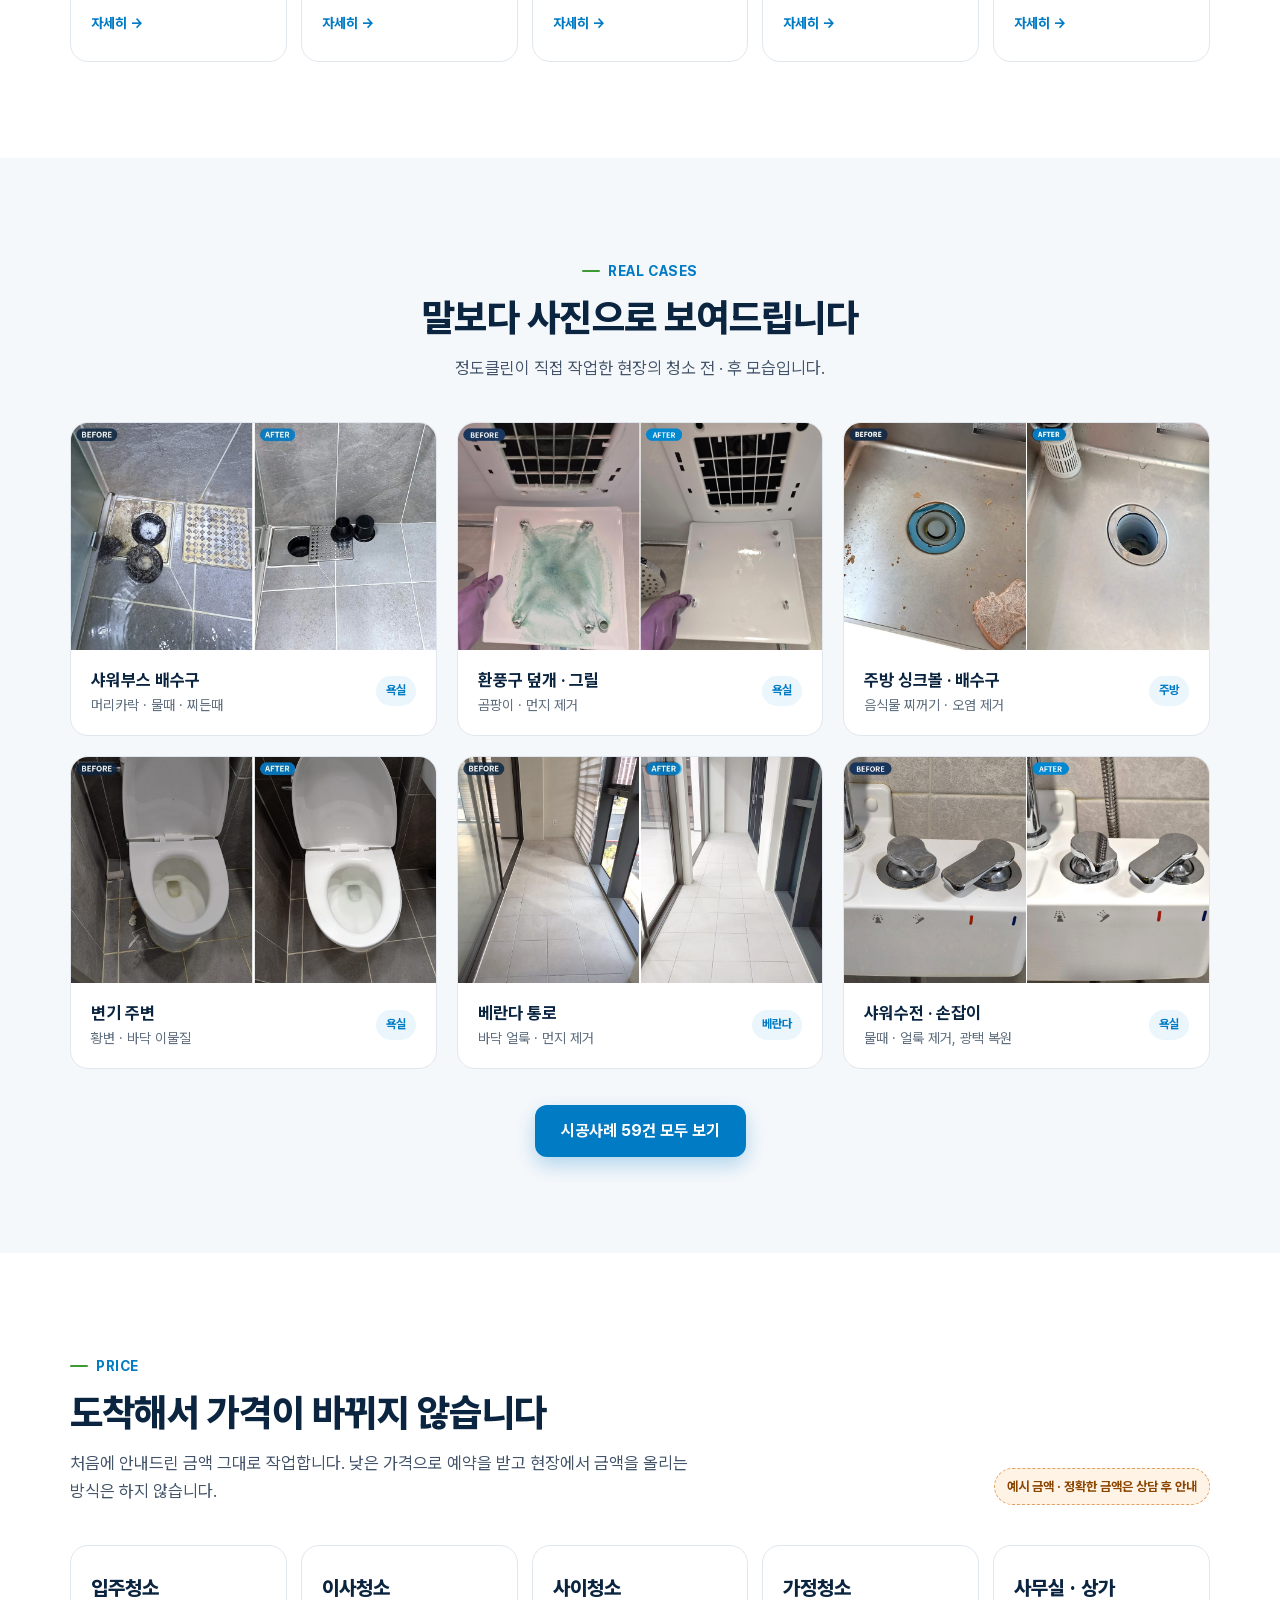
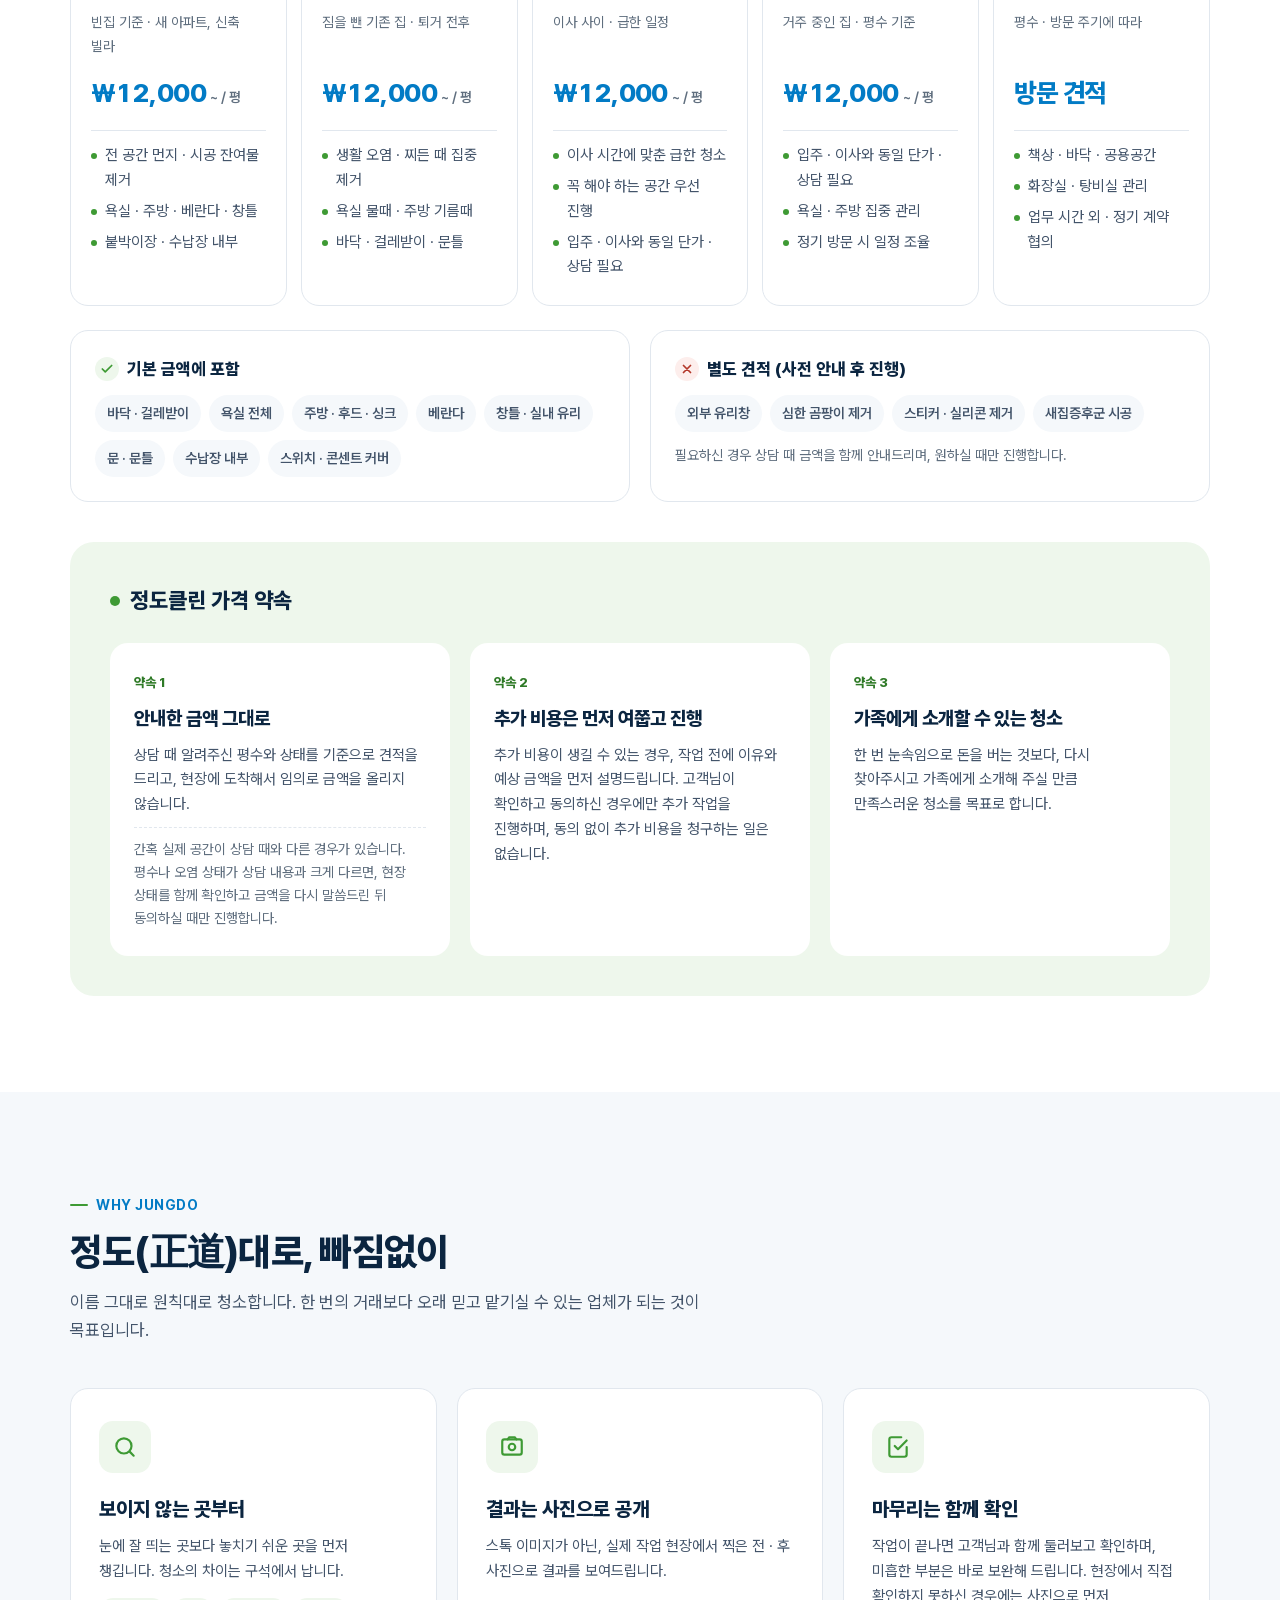
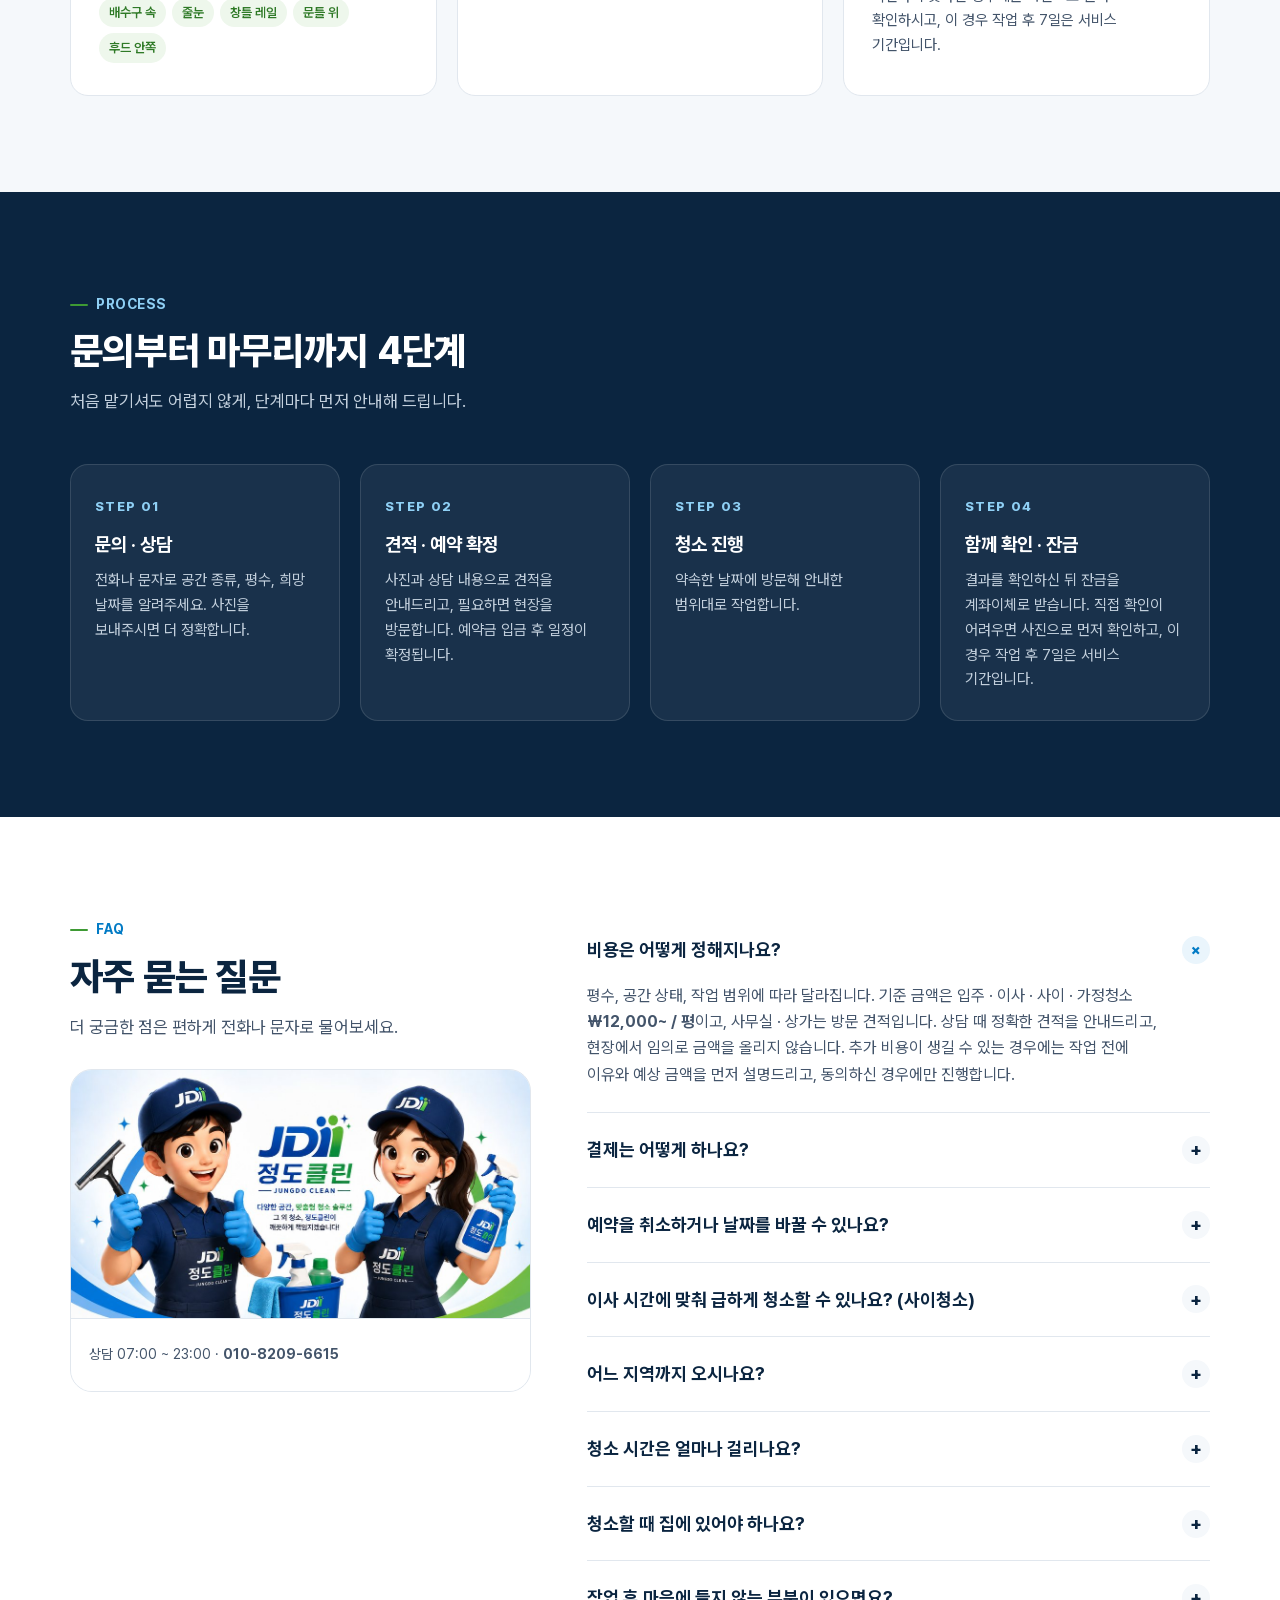
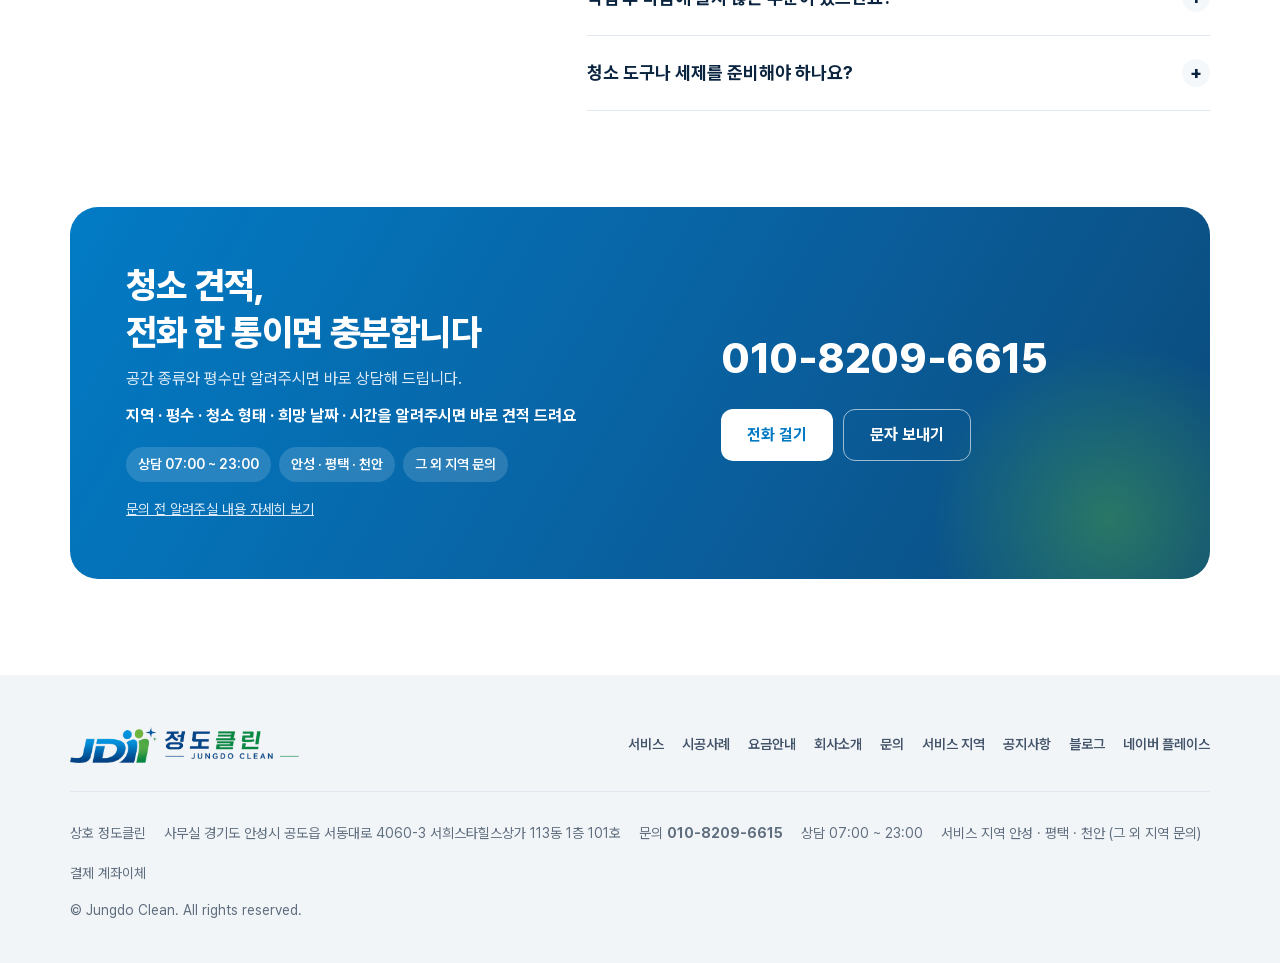
==== commit fc68eca6: "푸터에 네이버 플레이스 링크 추가, 구조화데이터에 hasMap·sameAs 추가 Co-Authored-By: Claude Sonnet 5.5 <noreply@anthropic.co" ====
--- a/index.html
+++ b/index.html
@@ -18,7 +18,7 @@
 <link rel="preload" href="assets/pretendard-subset.woff2" as="font" type="font/woff2" crossorigin>
 <link rel="stylesheet" href="assets/site.css?v=261030c">
 <script type="application/ld+json">
-{"@context":"https://schema.org","@type":"HouseCleaningService","name":"정도클린","alternateName":"JUNGDO CLEAN","url":"https://www.jungdohr.co.kr/","telephone":"+82-10-8209-6615","address":{"@type":"PostalAddress","addressCountry":"KR","addressRegion":"경기도","addressLocality":"안성시","streetAddress":"공도읍 서동대로 4060-3 서희스타힐스상가 113동 1층 101호"},"image":"https://www.jungdohr.co.kr/assets/og-image.jpg","logo":"https://www.jungdohr.co.kr/assets/logo-h.png","areaServed":[{"@type":"City","name":"안성시"},{"@type":"City","name":"평택시"},{"@type":"City","name":"천안시"}],"openingHoursSpecification":{"@type":"OpeningHoursSpecification","dayOfWeek":["Monday","Tuesday","Wednesday","Thursday","Friday","Saturday","Sunday"],"opens":"07:00","closes":"23:00"},"paymentAccepted":"계좌이체"}
+{"@context":"https://schema.org","@type":"HouseCleaningService","name":"정도클린","alternateName":"JUNGDO CLEAN","url":"https://www.jungdohr.co.kr/","telephone":"+82-10-8209-6615","address":{"@type":"PostalAddress","addressCountry":"KR","addressRegion":"경기도","addressLocality":"안성시","streetAddress":"공도읍 서동대로 4060-3 서희스타힐스상가 113동 1층 101호"},"image":"https://www.jungdohr.co.kr/assets/og-image.jpg","logo":"https://www.jungdohr.co.kr/assets/logo-h.png","areaServed":[{"@type":"City","name":"안성시"},{"@type":"City","name":"평택시"},{"@type":"City","name":"천안시"}],"openingHoursSpecification":{"@type":"OpeningHoursSpecification","dayOfWeek":["Monday","Tuesday","Wednesday","Thursday","Friday","Saturday","Sunday"],"opens":"07:00","closes":"23:00"},"paymentAccepted":"계좌이체","hasMap":"https://map.naver.com/p/entry/place/2038582766","sameAs":["https://map.naver.com/p/entry/place/2038582766","https://blog.naver.com/jungdoclean"]}
 </script>
 </head>
 <body>
@@ -362,7 +362,7 @@
     <div class="top">
       <img src="assets/logo-h.png" alt="정도클린" width="713" height="112" loading="lazy">
       <nav aria-label="하단 메뉴">
-        <a href="service.html">서비스</a><a href="portfolio.html">시공사례</a><a href="price.html">요금안내</a><a href="about.html">회사소개</a><a href="contact.html">문의</a><a href="location.html">서비스 지역</a><a href="notice.html">공지사항</a><a href="https://blog.naver.com/jungdoclean" target="_blank" rel="noopener">블로그</a>
+        <a href="service.html">서비스</a><a href="portfolio.html">시공사례</a><a href="price.html">요금안내</a><a href="about.html">회사소개</a><a href="contact.html">문의</a><a href="location.html">서비스 지역</a><a href="notice.html">공지사항</a><a href="https://blog.naver.com/jungdoclean" target="_blank" rel="noopener">블로그</a><a href="https://map.naver.com/p/entry/place/2038582766" target="_blank" rel="noopener">네이버 플레이스</a>
       </nav>
     </div>
     <div class="info">
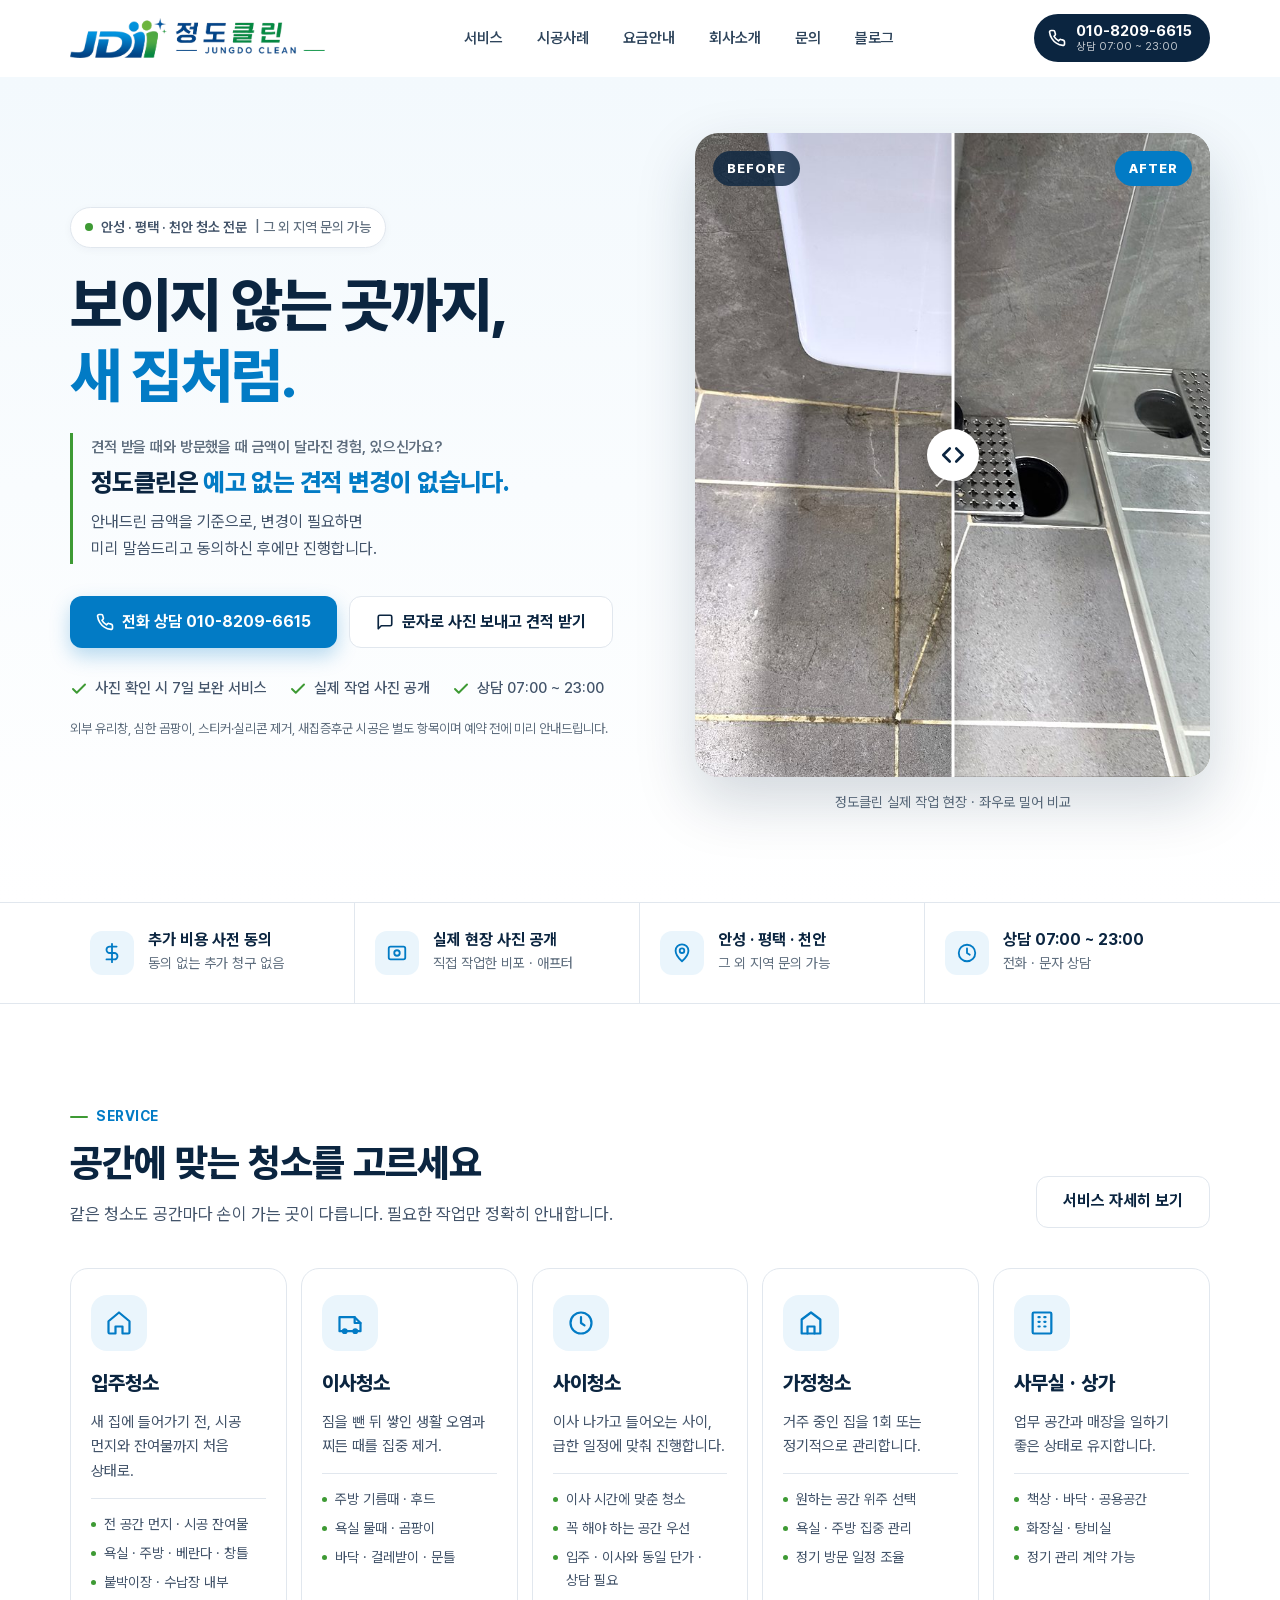
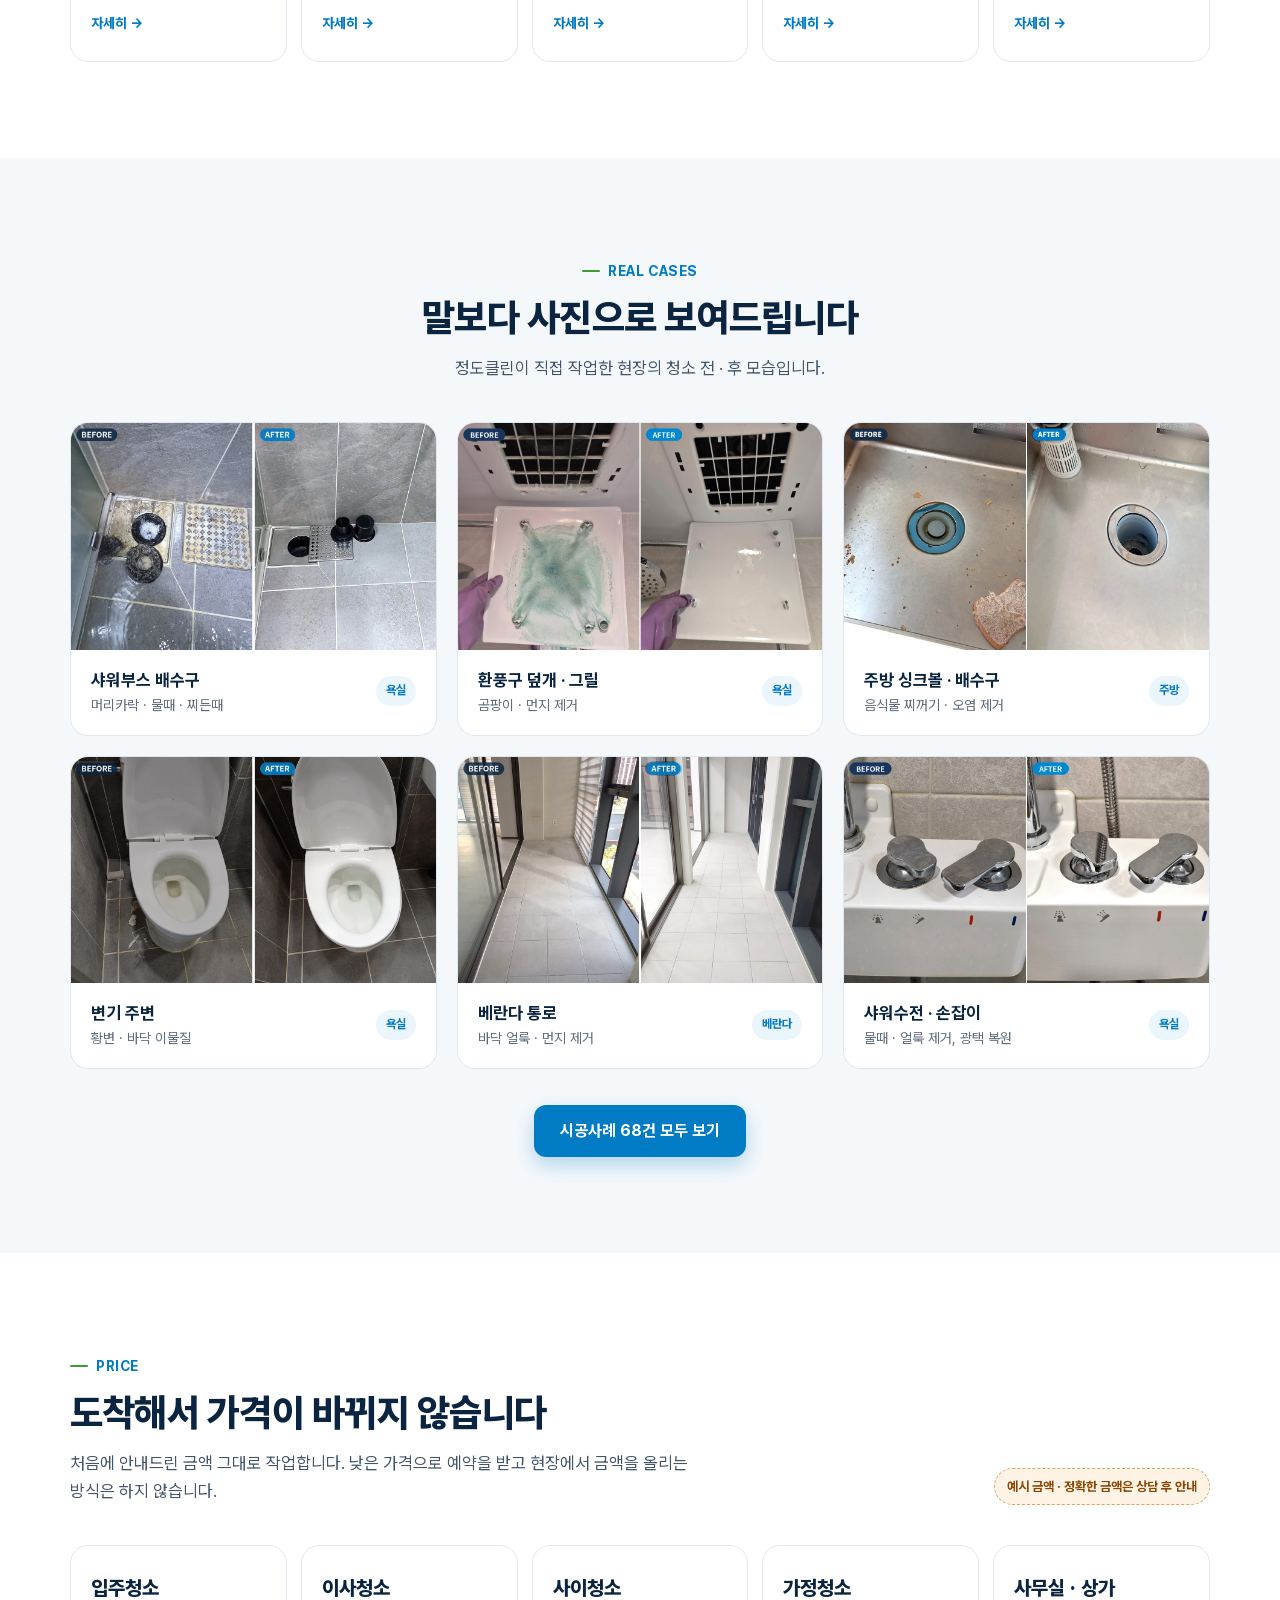
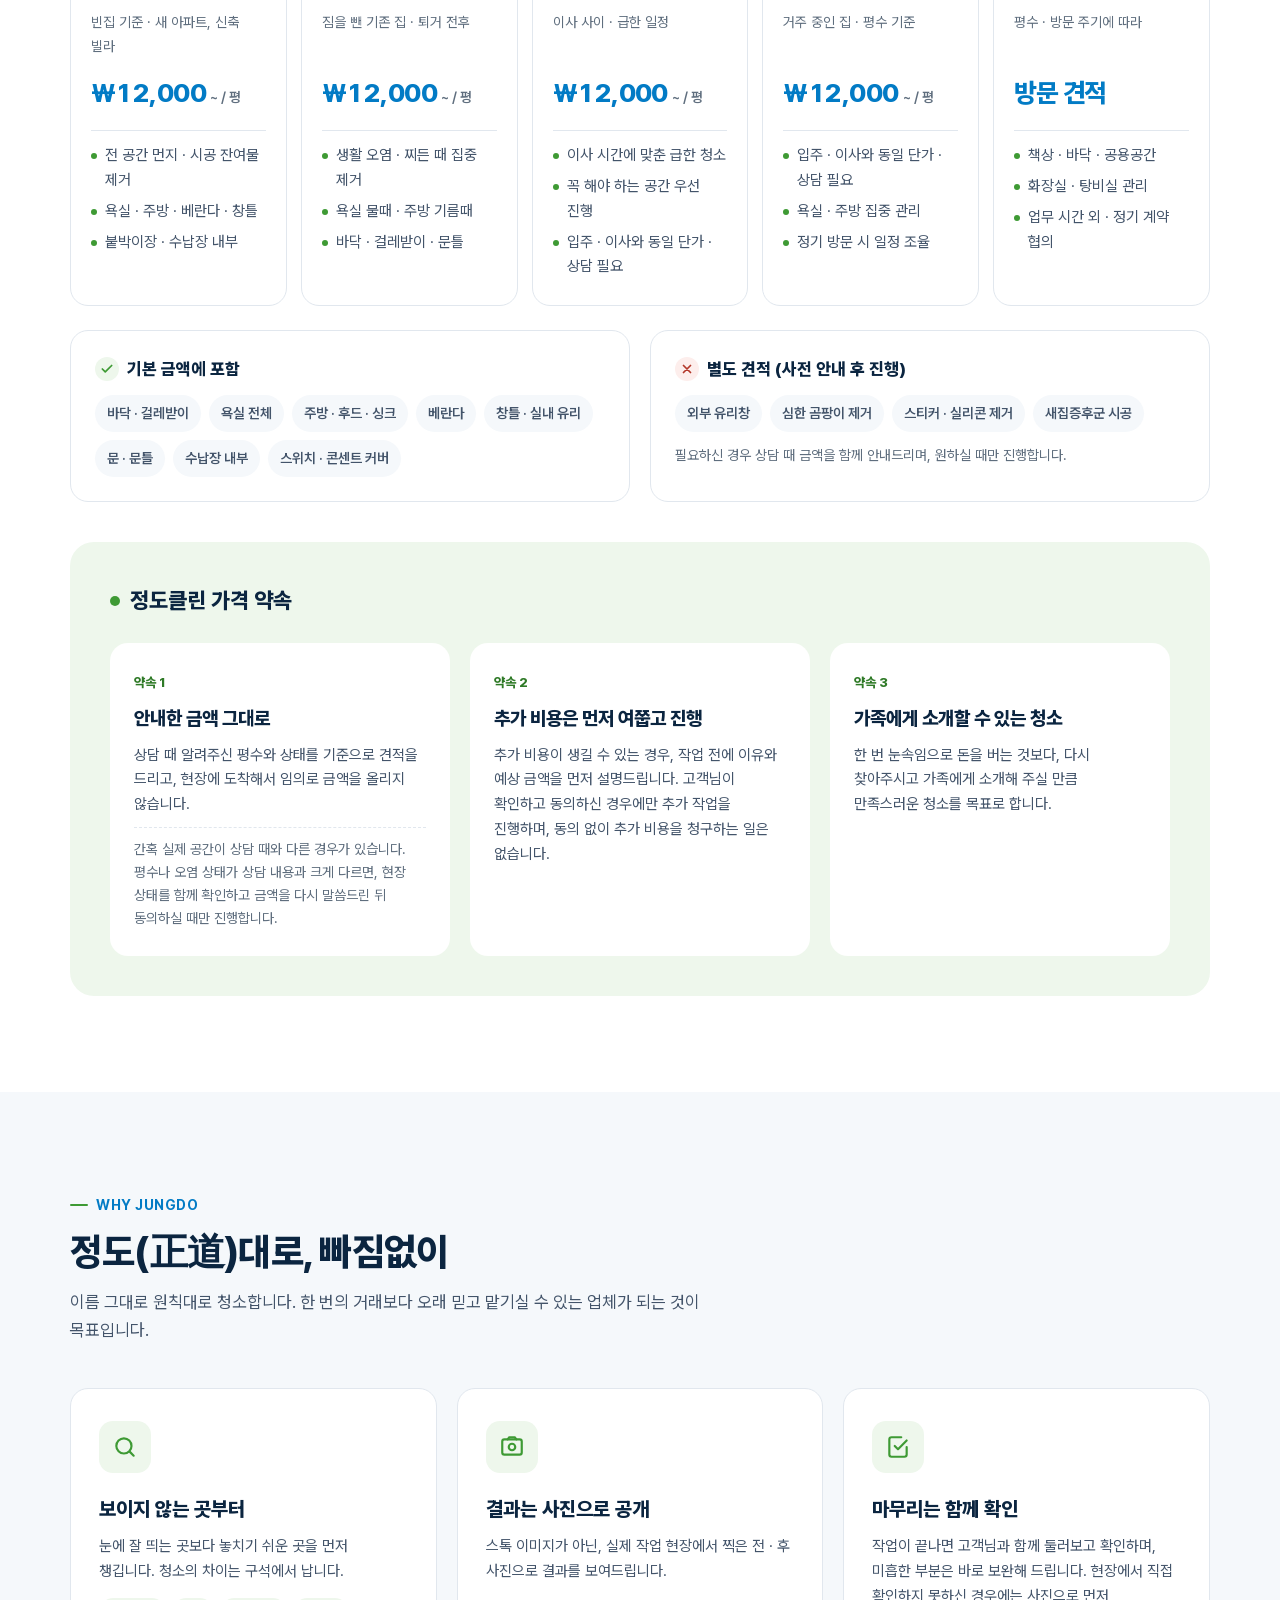
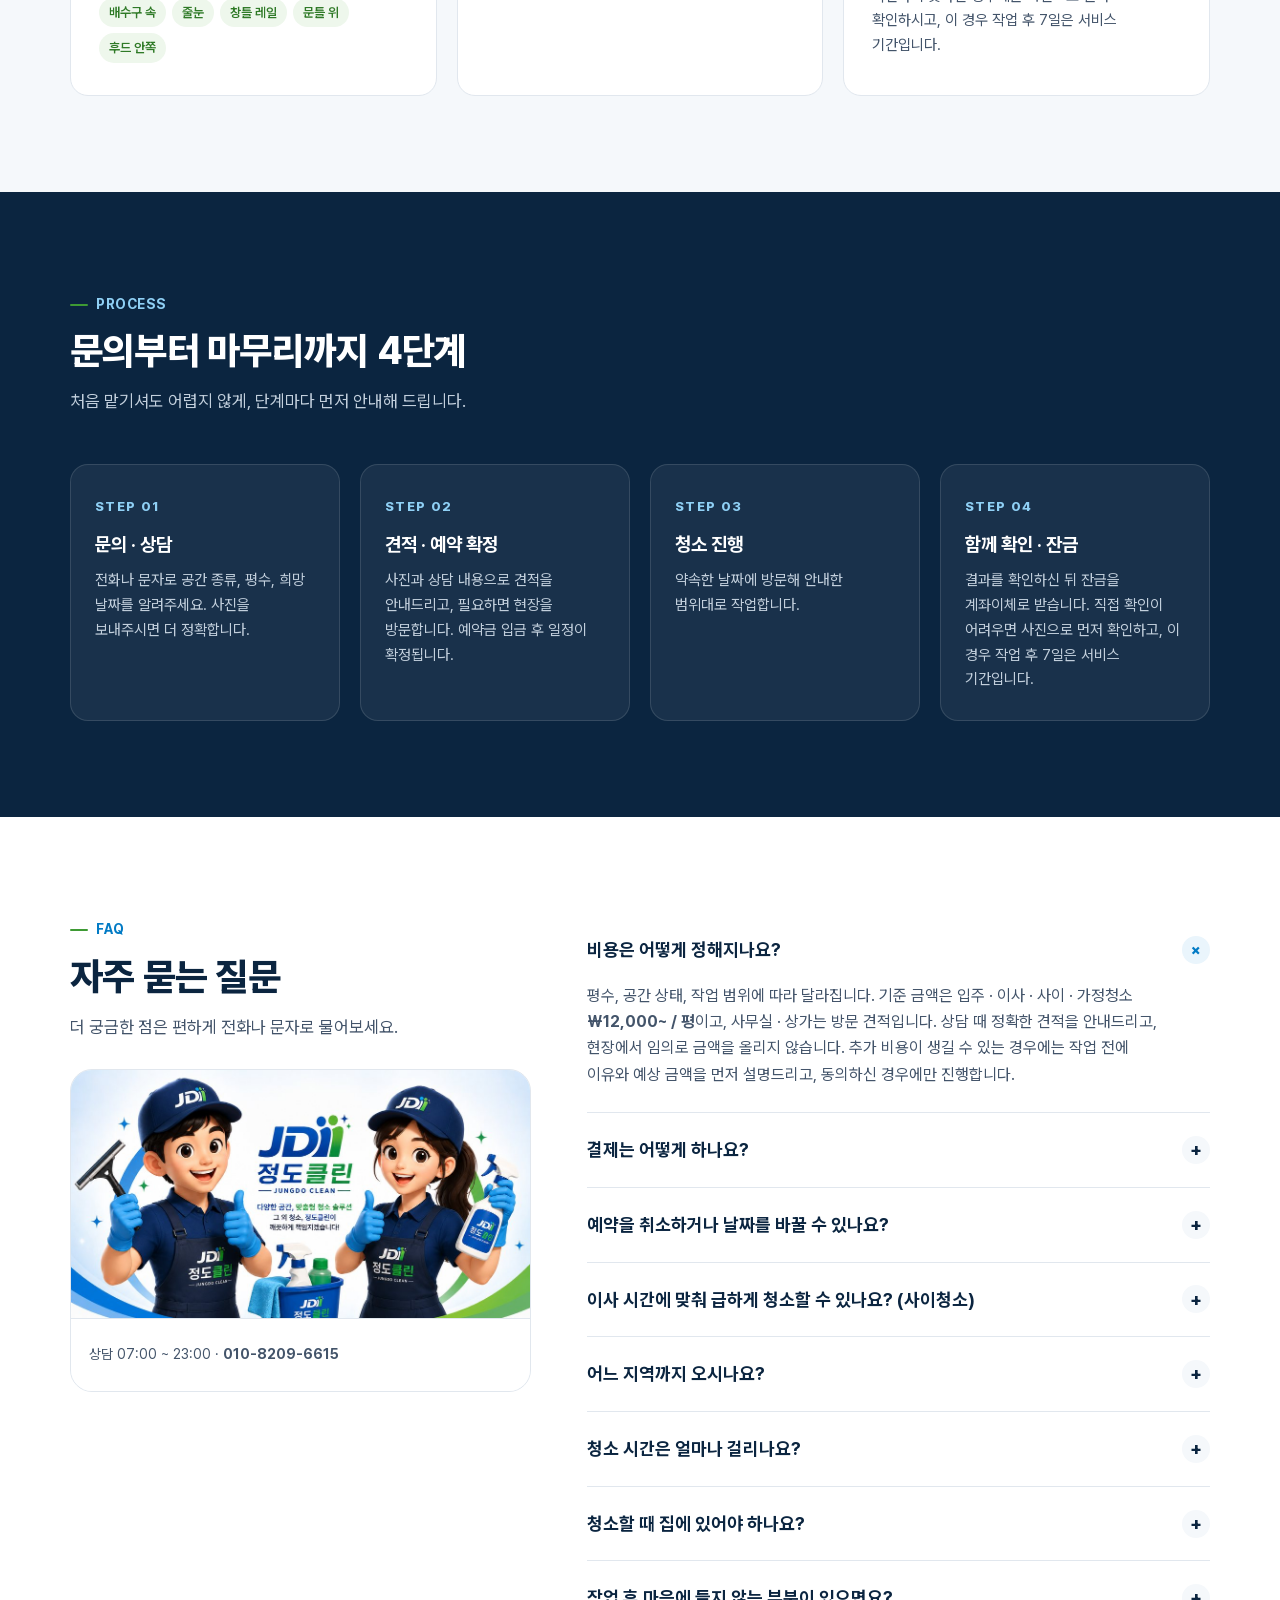
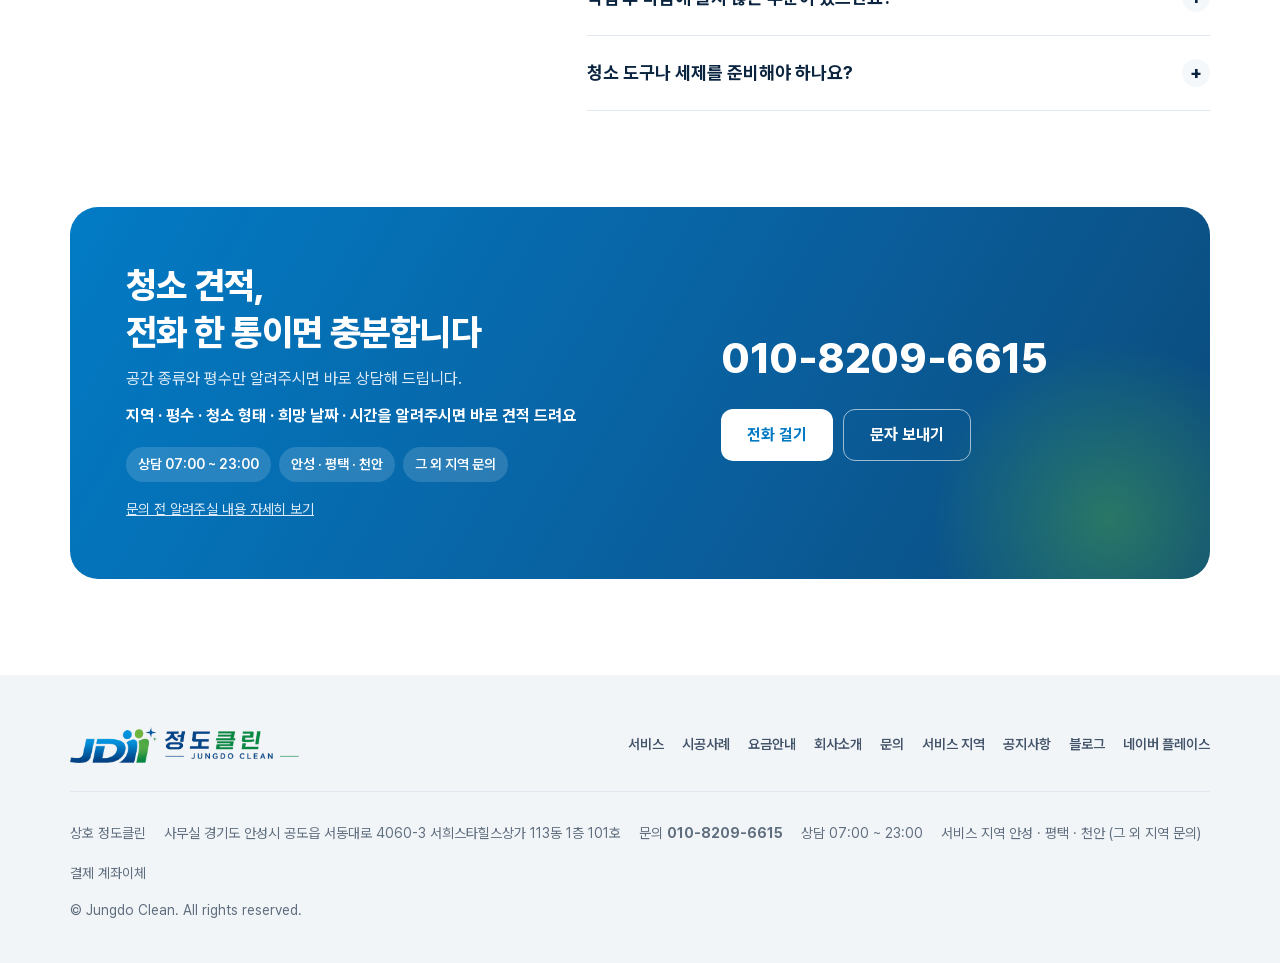
==== commit c1f47d7c: "시공사례 추가: 인덕션·건조기·냉장고·샤워부스·버튼판·세면대·베란다·싱크볼·거울 (68건) Co-Authored-By: Claude Sonnet 5.5 <noreply@anthro" ====
--- a/index.html
+++ b/index.html
@@ -150,7 +150,7 @@
       <a class="cs" href="portfolio.html"><img src="cases/case-24-shower-faucet-handle.jpg?v=261028" width="1208" height="750" alt="샤워수전 · 손잡이 청소 전후" loading="lazy"><div class="bd"><div><h3>샤워수전 · 손잡이</h3><p>물때 · 얼룩 제거, 광택 복원</p></div><span class="tagpill">욕실</span></div></a>
     </div>
     <p class="swipe-hint">← 옆으로 넘겨서 더 보기</p>
-    <div class="cs-more"><a class="btn btn-primary" href="portfolio.html">시공사례 59건 모두 보기</a></div>
+    <div class="cs-more"><a class="btn btn-primary" href="portfolio.html">시공사례 68건 모두 보기</a></div>
   </div>
 </section>
 
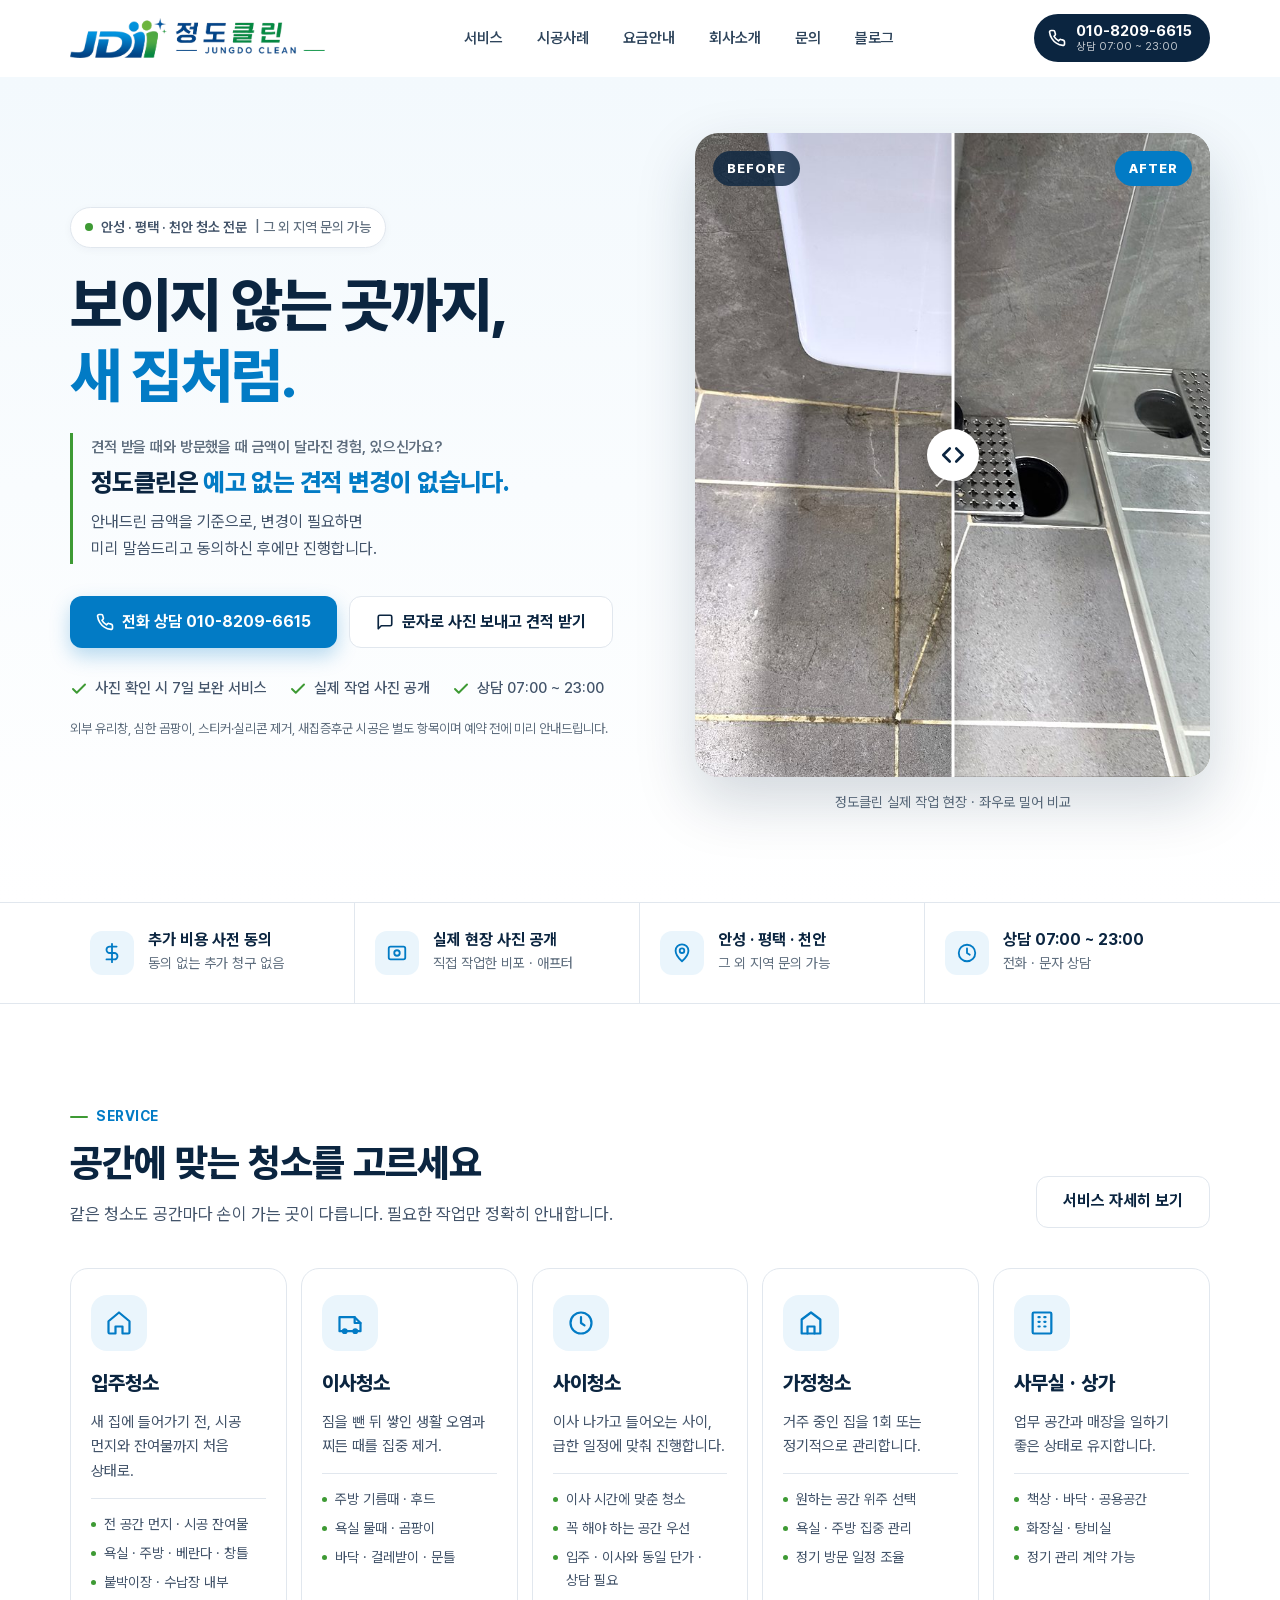
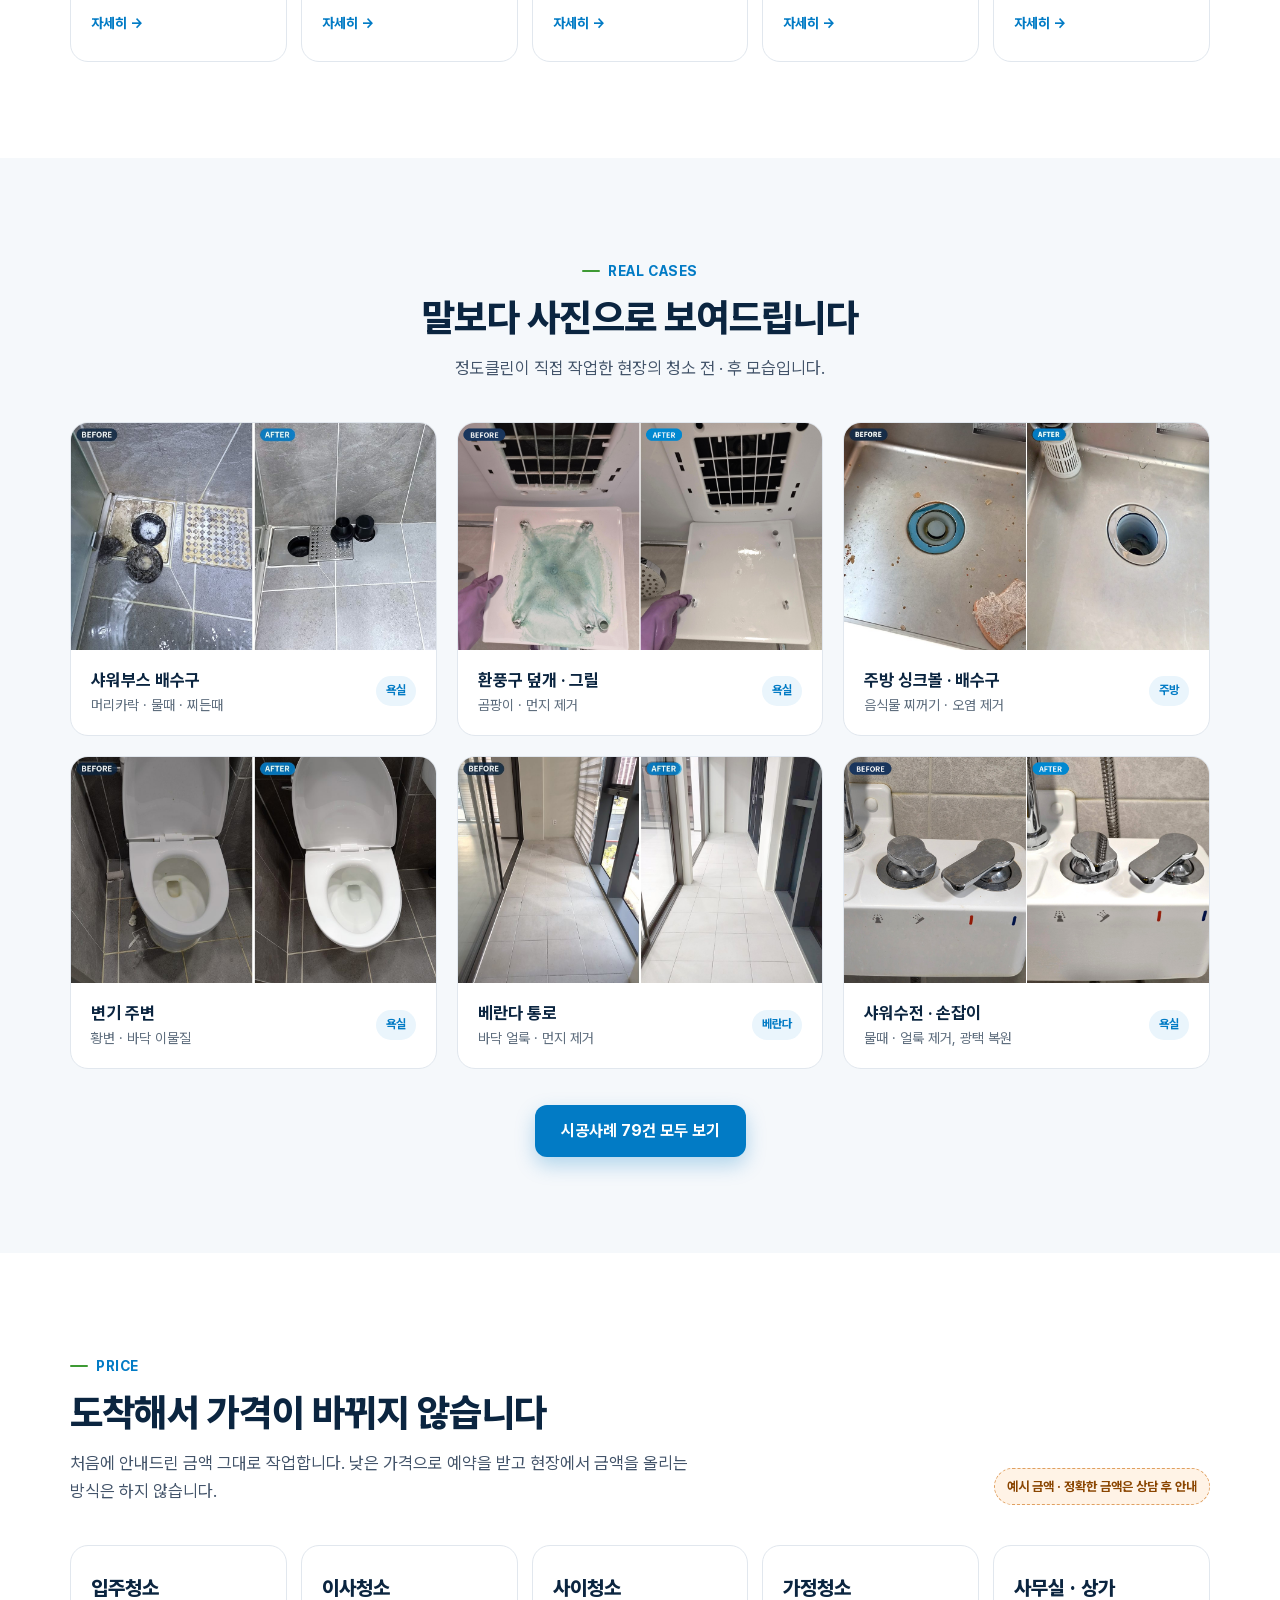
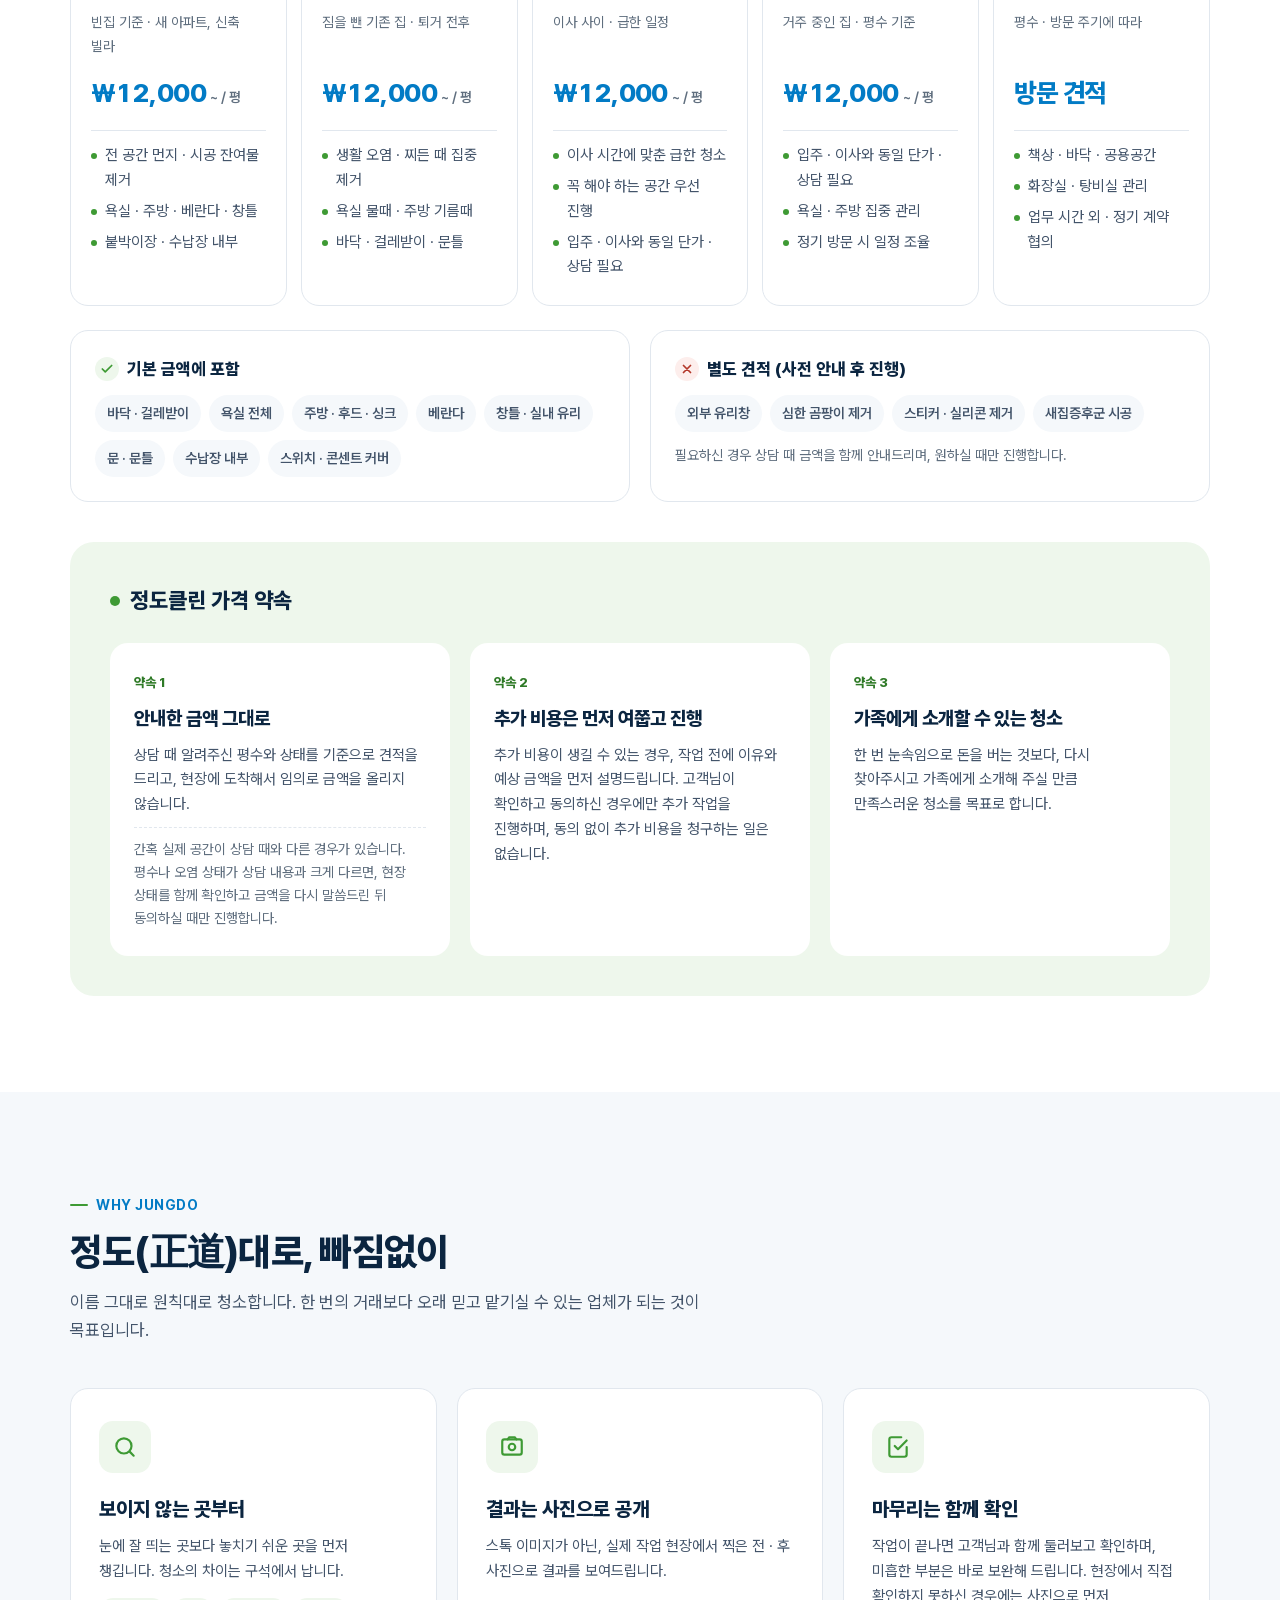
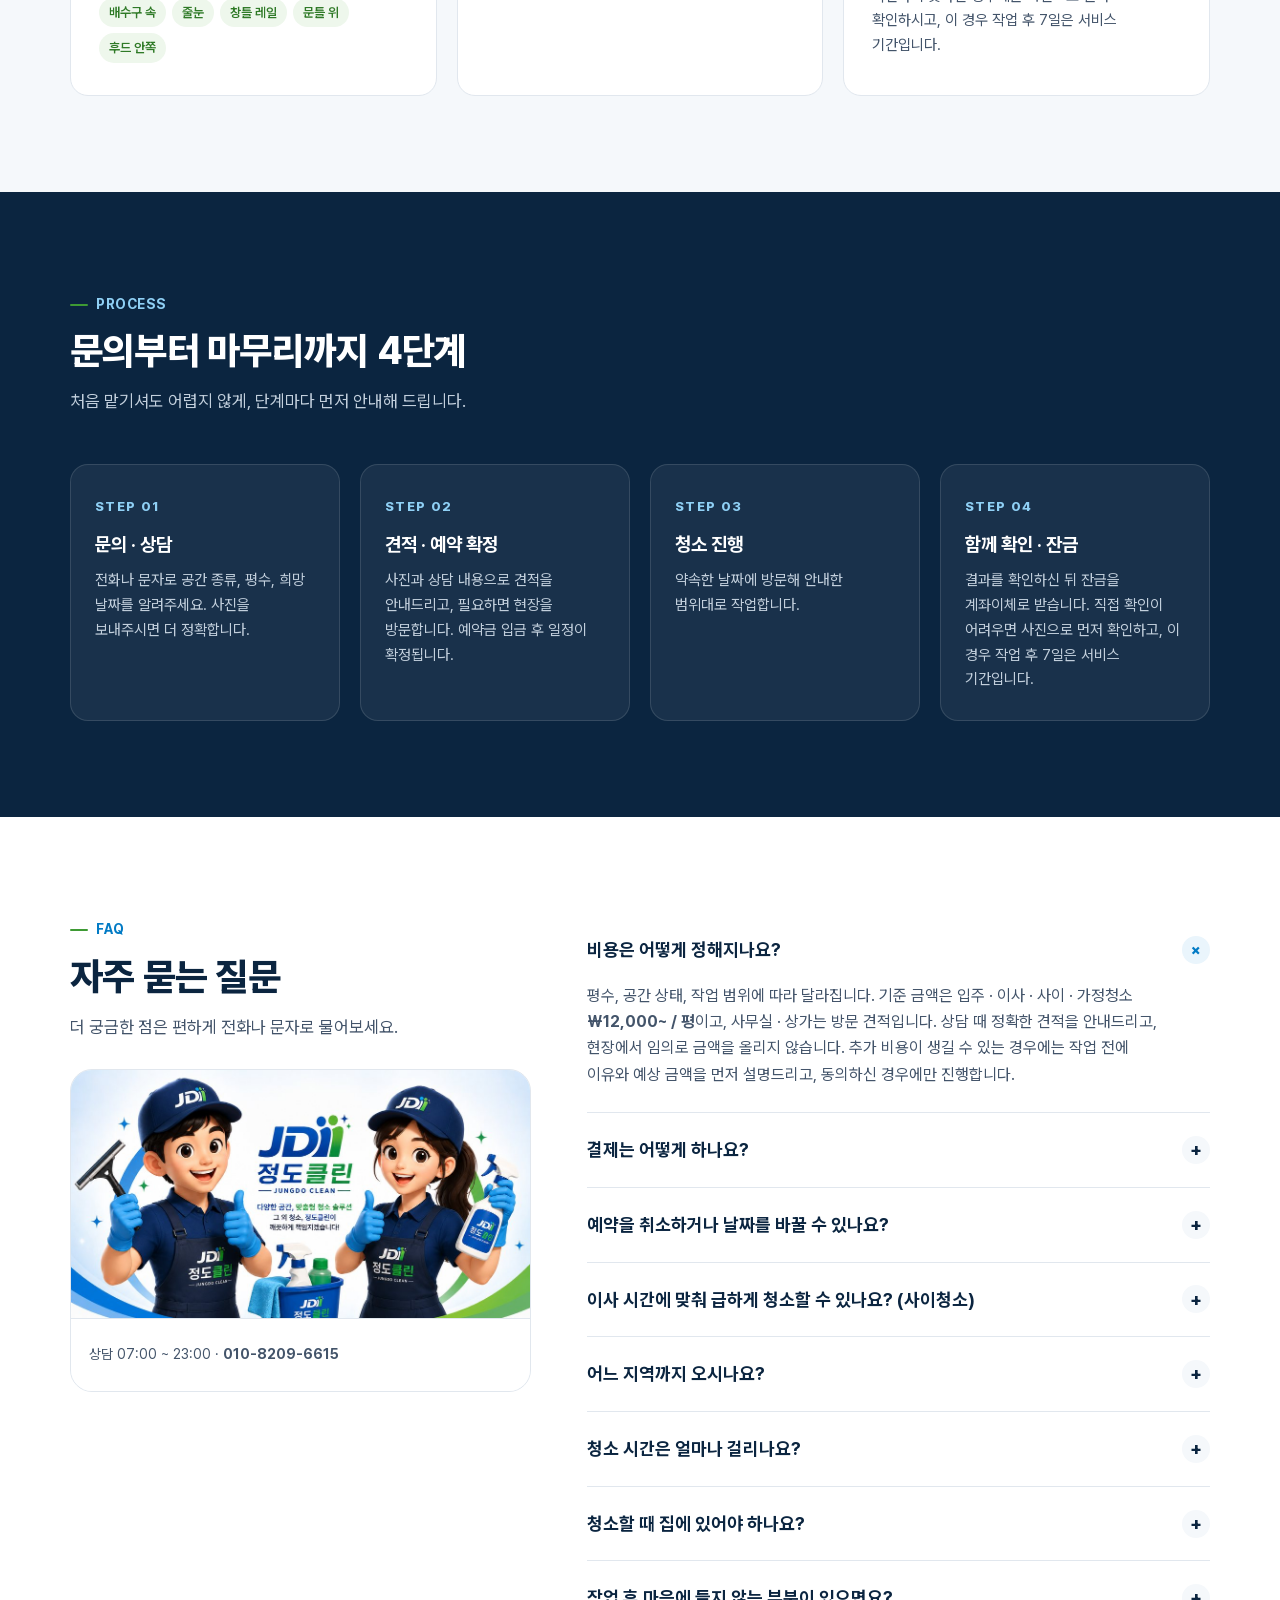
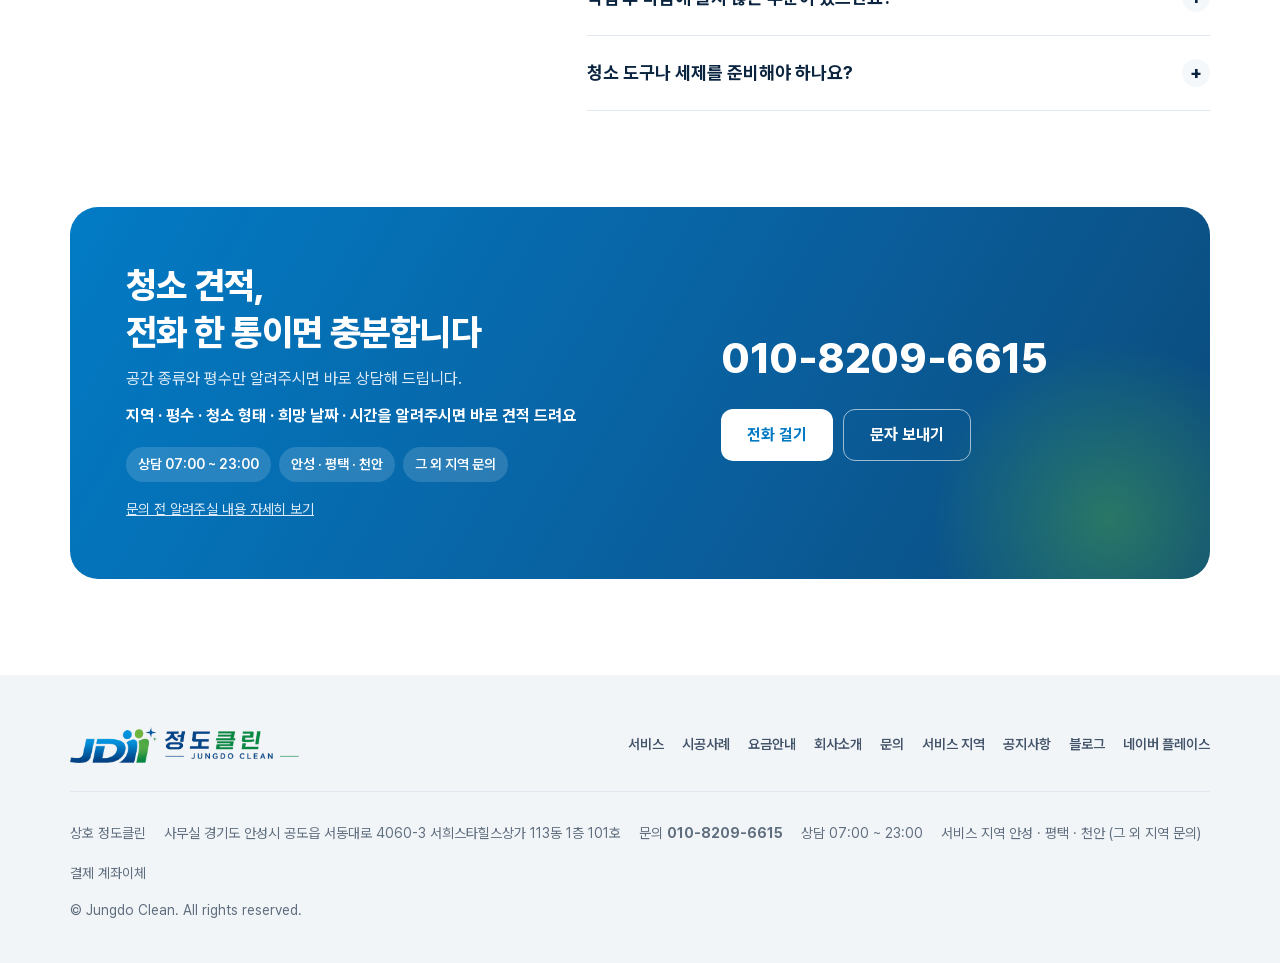
==== commit c4b2fbde: "시공사례 추가: 상가청소 창틀·상판·싱크볼·바닥 등 11건 (79건) Co-Authored-By: Claude Sonnet 5.5 <noreply@anthropic.com> Cla" ====
--- a/index.html
+++ b/index.html
@@ -150,7 +150,7 @@
       <a class="cs" href="portfolio.html"><img src="cases/case-24-shower-faucet-handle.jpg?v=261028" width="1208" height="750" alt="샤워수전 · 손잡이 청소 전후" loading="lazy"><div class="bd"><div><h3>샤워수전 · 손잡이</h3><p>물때 · 얼룩 제거, 광택 복원</p></div><span class="tagpill">욕실</span></div></a>
     </div>
     <p class="swipe-hint">← 옆으로 넘겨서 더 보기</p>
-    <div class="cs-more"><a class="btn btn-primary" href="portfolio.html">시공사례 68건 모두 보기</a></div>
+    <div class="cs-more"><a class="btn btn-primary" href="portfolio.html">시공사례 79건 모두 보기</a></div>
   </div>
 </section>
 
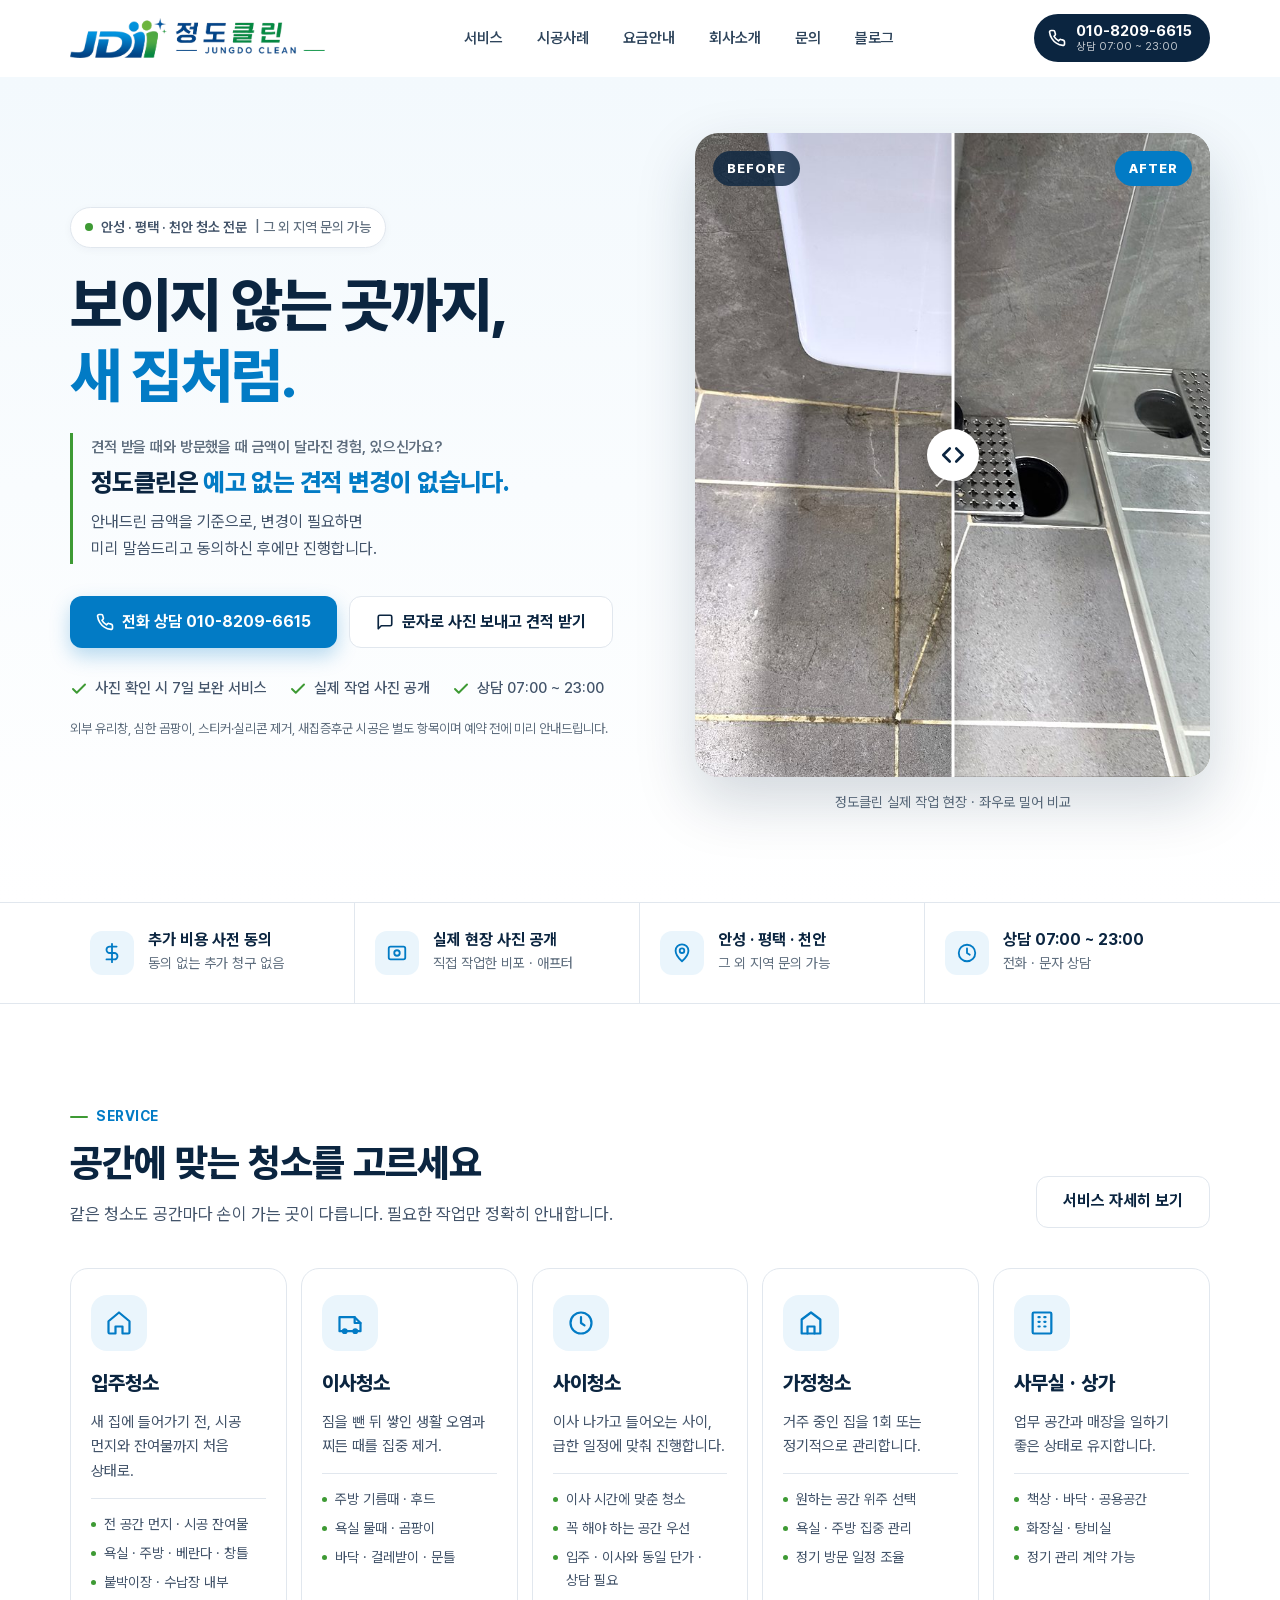
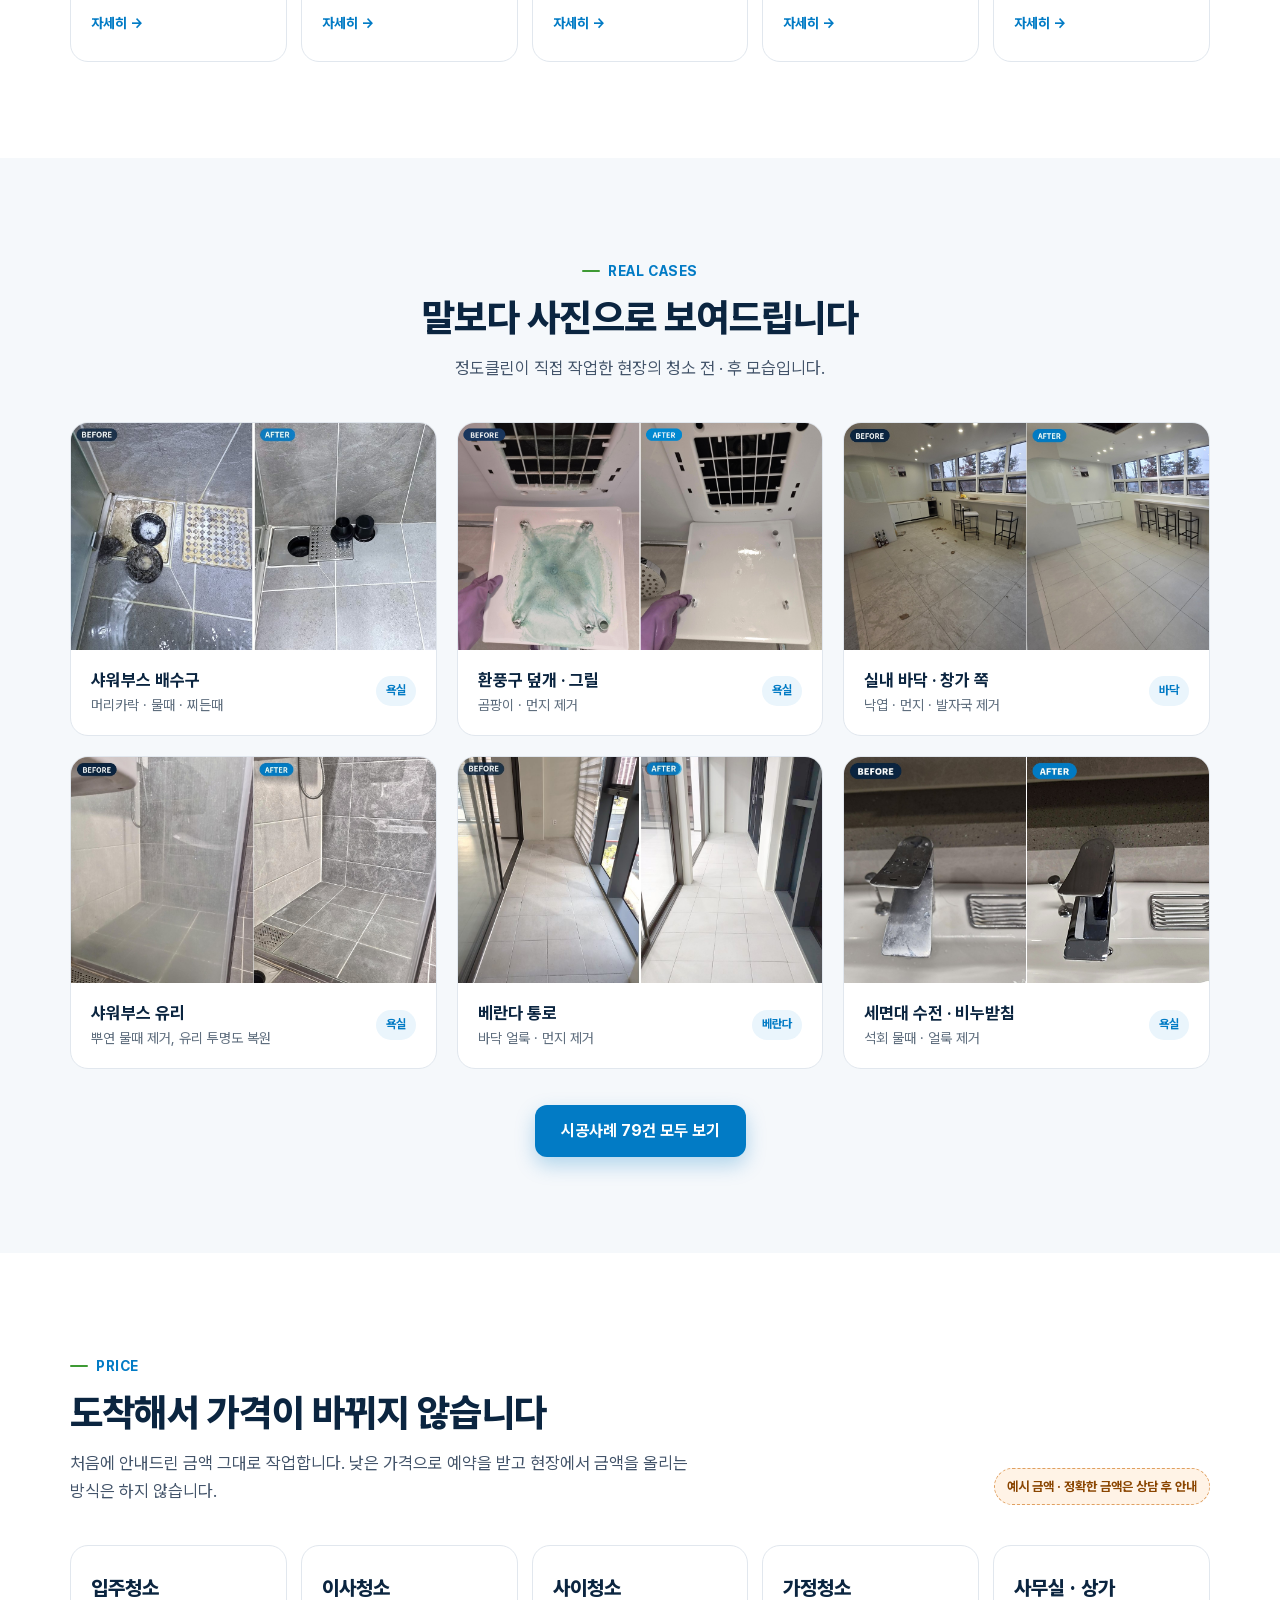
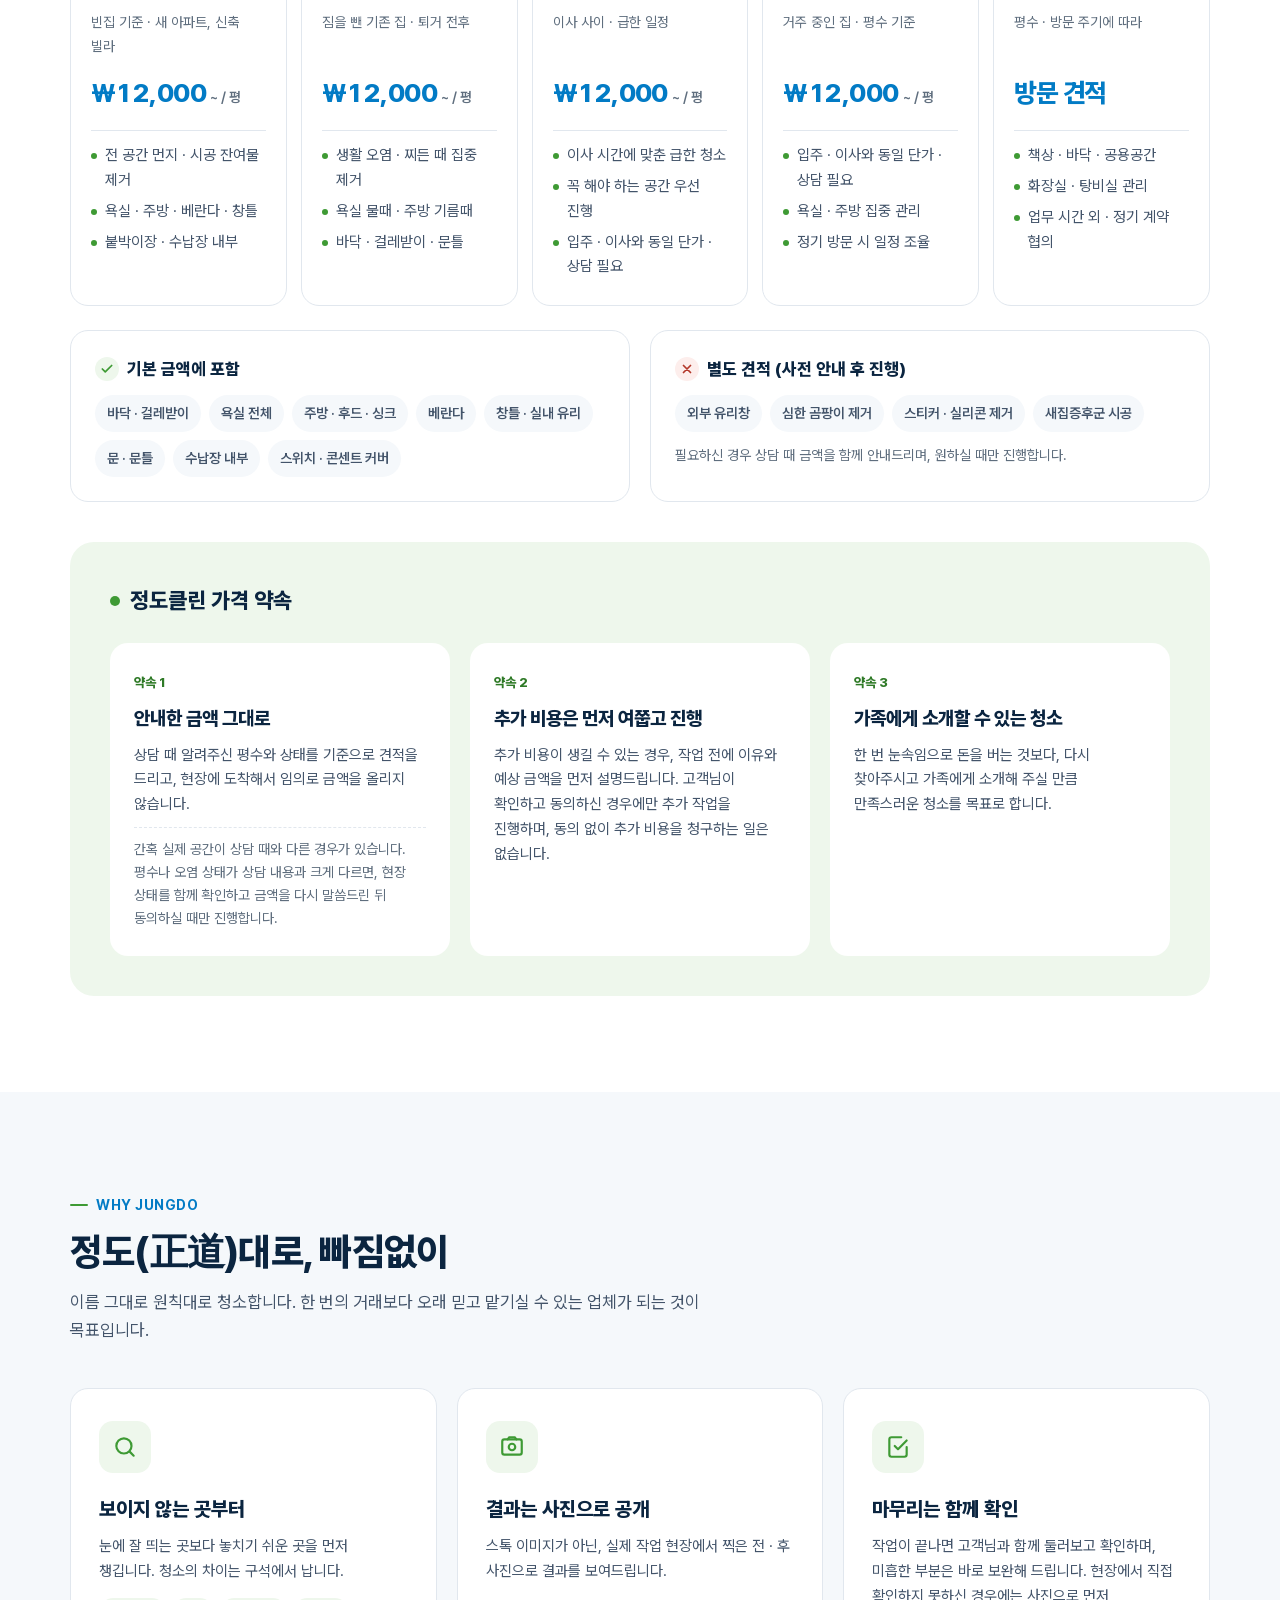
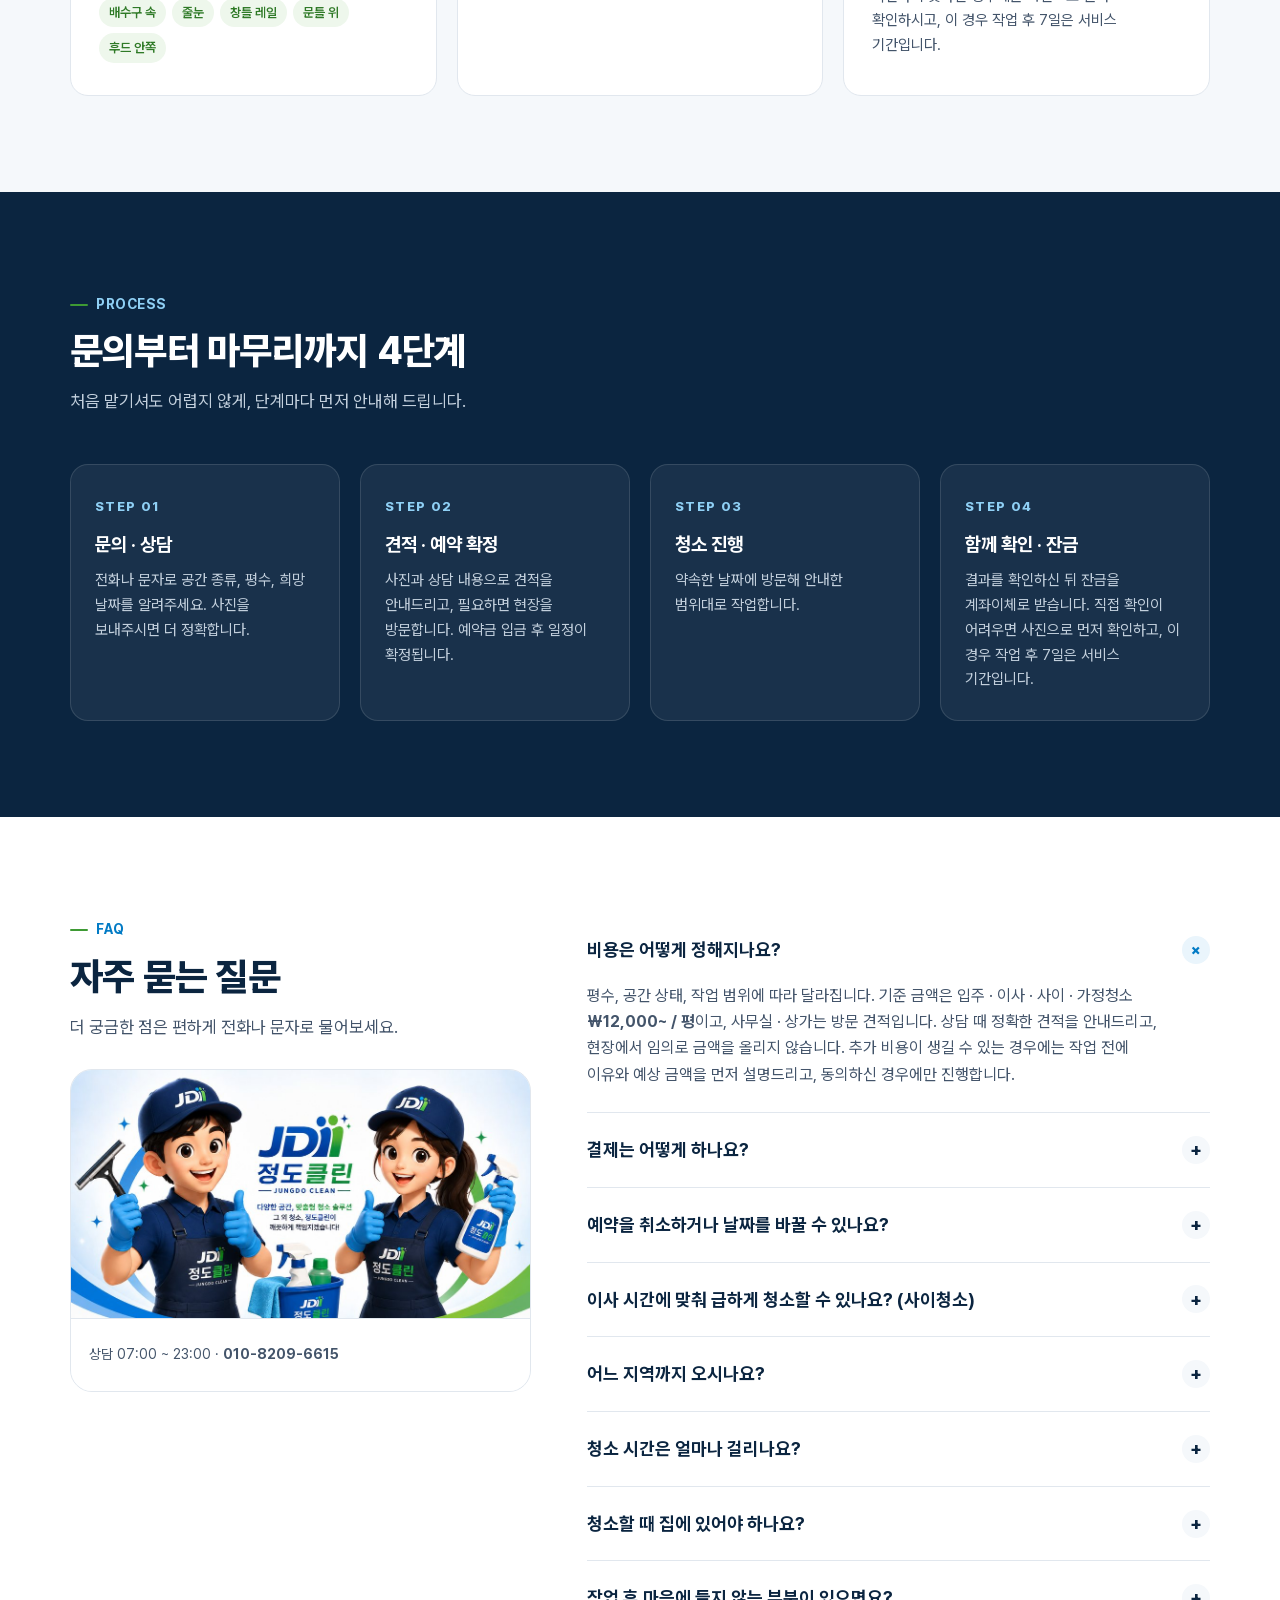
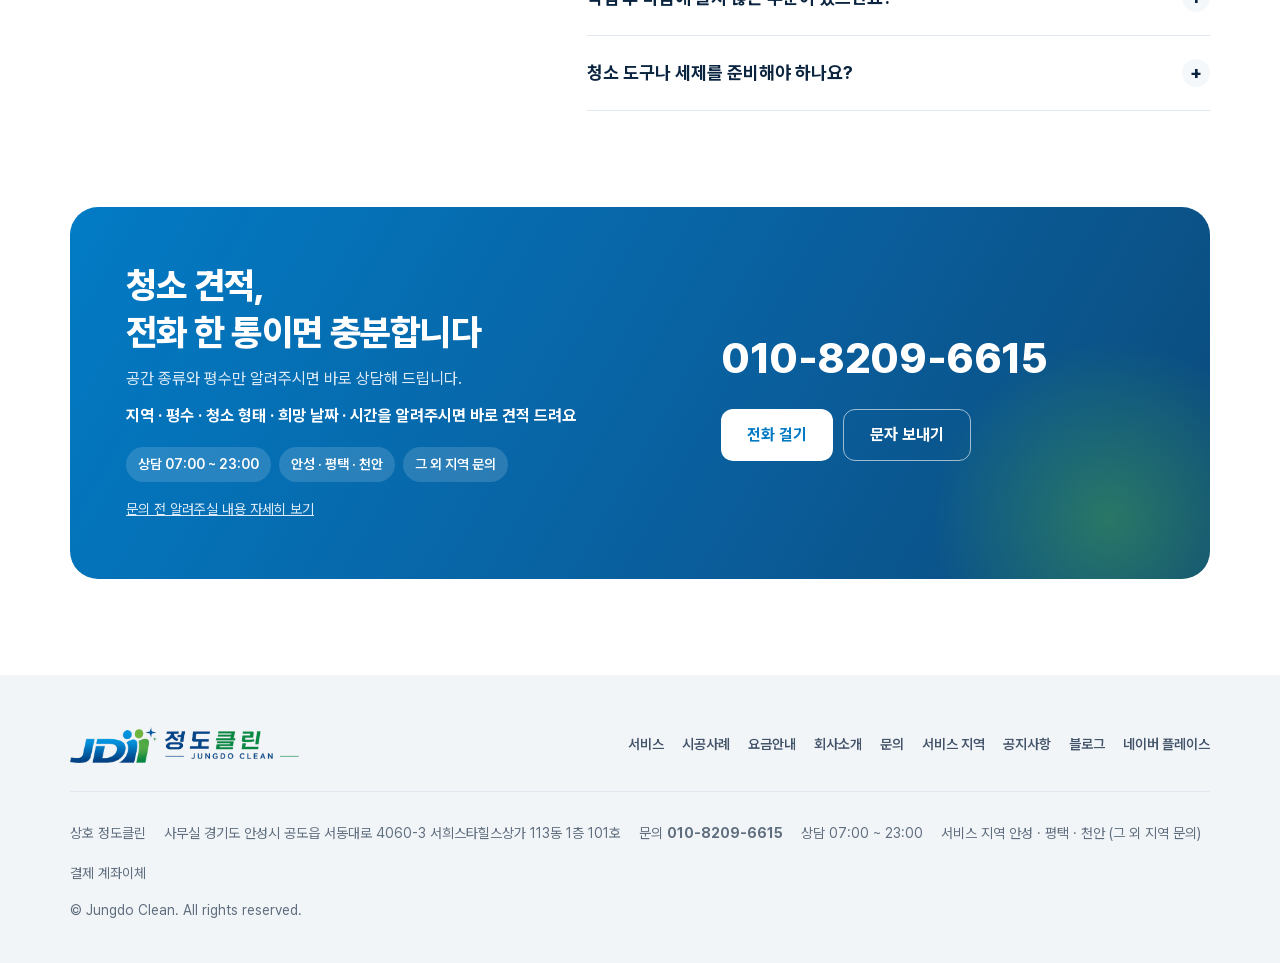
==== commit 69f2049d: "메인 사례 6개 중 3개 교체: 실내 바닥·창가 쪽, 샤워부스 유리, 세면대 수전·비누받침" ====
--- a/index.html
+++ b/index.html
@@ -144,10 +144,10 @@
     <div class="cs-grid">
       <a class="cs" href="portfolio.html"><img src="cases/case-01-shower-drain.jpg?v=261026" width="1208" height="750" alt="샤워부스 배수구 청소 전후" loading="lazy"><div class="bd"><div><h3>샤워부스 배수구</h3><p>머리카락 · 물때 · 찌든때</p></div><span class="tagpill">욕실</span></div></a>
       <a class="cs" href="portfolio.html"><img src="cases/case-20-vent-cover.jpg?v=261028" width="1208" height="750" alt="환풍구 덮개 · 그릴 청소 전후" loading="lazy"><div class="bd"><div><h3>환풍구 덮개 · 그릴</h3><p>곰팡이 · 먼지 제거</p></div><span class="tagpill">욕실</span></div></a>
-      <a class="cs" href="portfolio.html"><img src="cases/case-17-kitchen-sink-3.jpg?v=261026" width="1208" height="750" alt="주방 싱크볼 · 배수구 청소 전후" loading="lazy"><div class="bd"><div><h3>주방 싱크볼 · 배수구</h3><p>음식물 찌꺼기 · 오염 제거</p></div><span class="tagpill">주방</span></div></a>
-      <a class="cs" href="portfolio.html"><img src="cases/case-03-toilet.jpg?v=261026" width="1208" height="750" alt="변기 주변 청소 전후" loading="lazy"><div class="bd"><div><h3>변기 주변</h3><p>황변 · 바닥 이물질</p></div><span class="tagpill">욕실</span></div></a>
+      <a class="cs" href="portfolio.html"><img src="cases/case-83-room-floor-2.jpg?v=261115" width="1208" height="750" alt="실내 바닥 · 창가 쪽 청소 전후" loading="lazy"><div class="bd"><div><h3>실내 바닥 · 창가 쪽</h3><p>낙엽 · 먼지 · 발자국 제거</p></div><span class="tagpill">바닥</span></div></a>
+      <a class="cs" href="portfolio.html"><img src="cases/case-67-shower-glass-3.jpg?v=261113" width="1208" height="750" alt="샤워부스 유리 청소 전후" loading="lazy"><div class="bd"><div><h3>샤워부스 유리</h3><p>뿌연 물때 제거, 유리 투명도 복원</p></div><span class="tagpill">욕실</span></div></a>
       <a class="cs" href="portfolio.html"><img src="cases/case-09-balcony-hall.jpg?v=261026" width="1208" height="750" alt="베란다 통로 청소 전후" loading="lazy"><div class="bd"><div><h3>베란다 통로</h3><p>바닥 얼룩 · 먼지 제거</p></div><span class="tagpill">베란다</span></div></a>
-      <a class="cs" href="portfolio.html"><img src="cases/case-24-shower-faucet-handle.jpg?v=261028" width="1208" height="750" alt="샤워수전 · 손잡이 청소 전후" loading="lazy"><div class="bd"><div><h3>샤워수전 · 손잡이</h3><p>물때 · 얼룩 제거, 광택 복원</p></div><span class="tagpill">욕실</span></div></a>
+      <a class="cs" href="portfolio.html"><img src="cases/case-60-faucet-soapdish.jpg?v=261111b" width="1208" height="750" alt="세면대 수전 · 비누받침 청소 전후" loading="lazy"><div class="bd"><div><h3>세면대 수전 · 비누받침</h3><p>석회 물때 · 얼룩 제거</p></div><span class="tagpill">욕실</span></div></a>
     </div>
     <p class="swipe-hint">← 옆으로 넘겨서 더 보기</p>
     <div class="cs-more"><a class="btn btn-primary" href="portfolio.html">시공사례 79건 모두 보기</a></div>
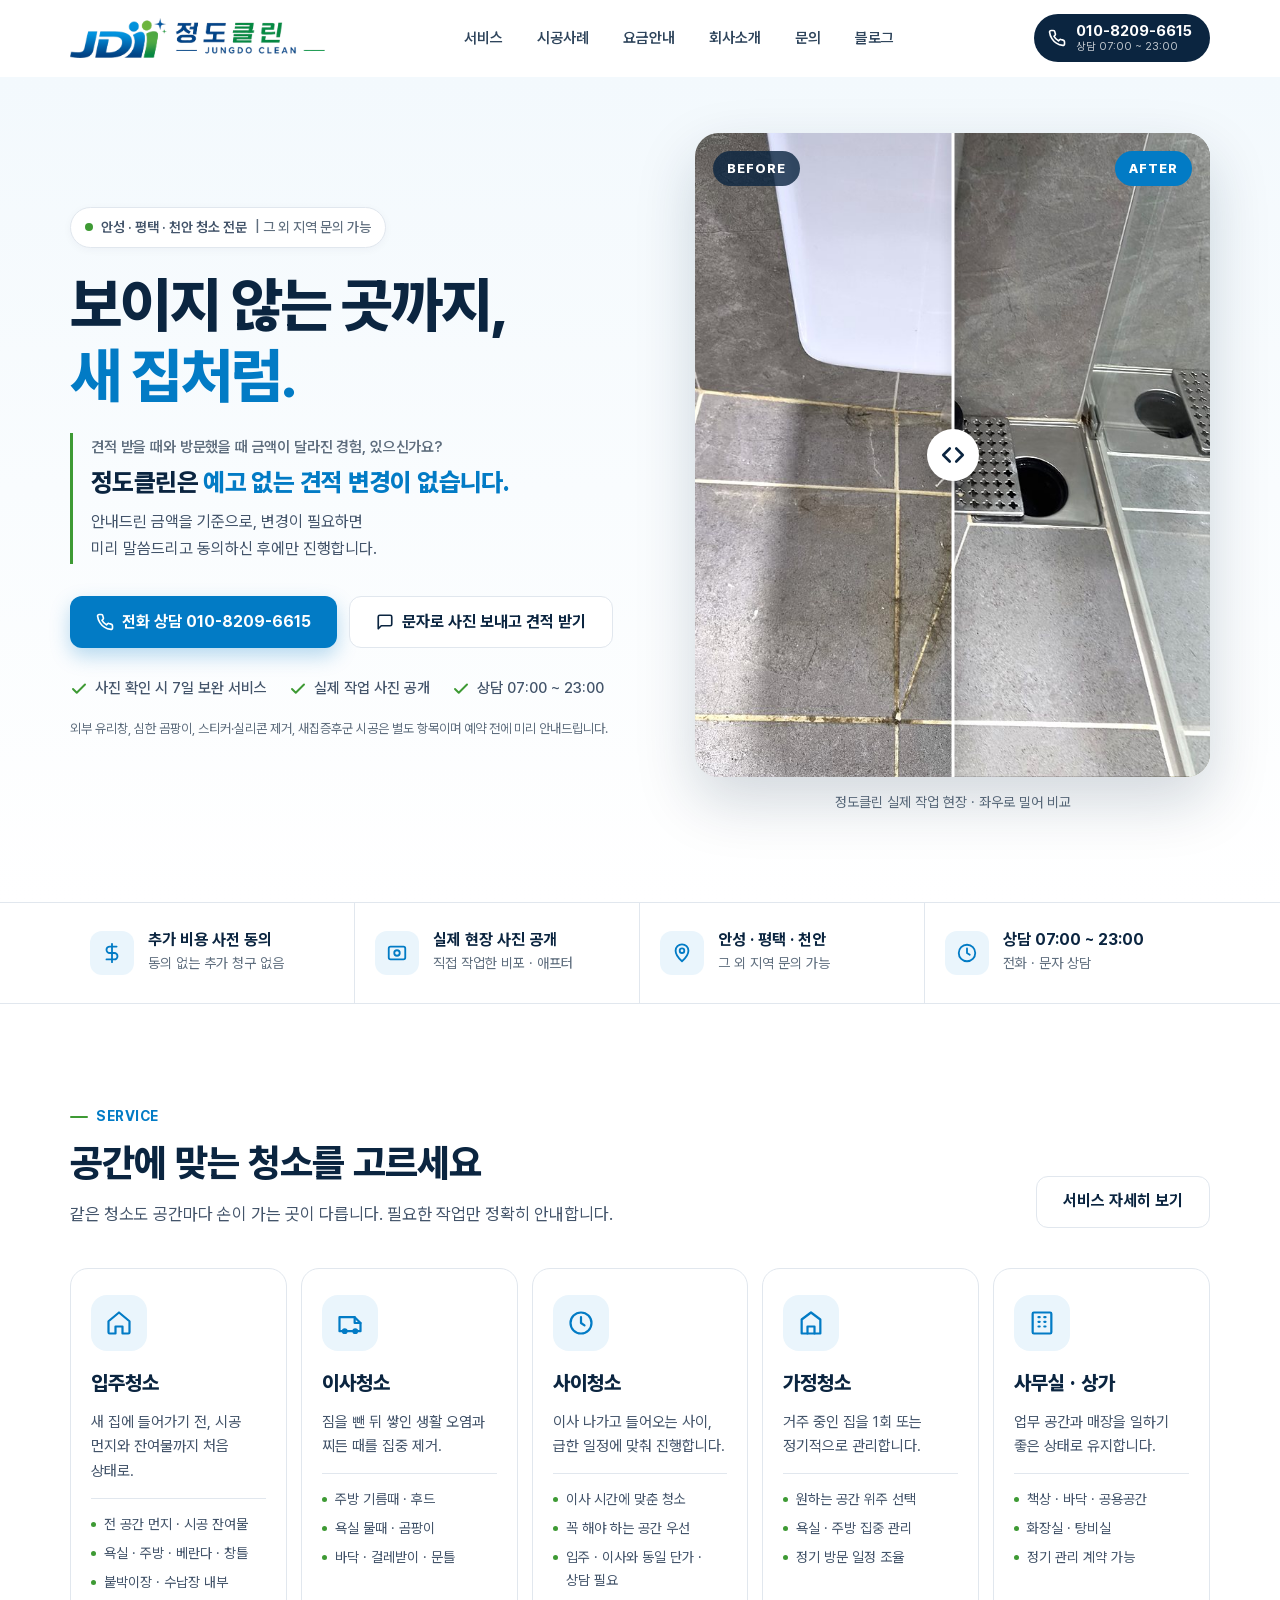
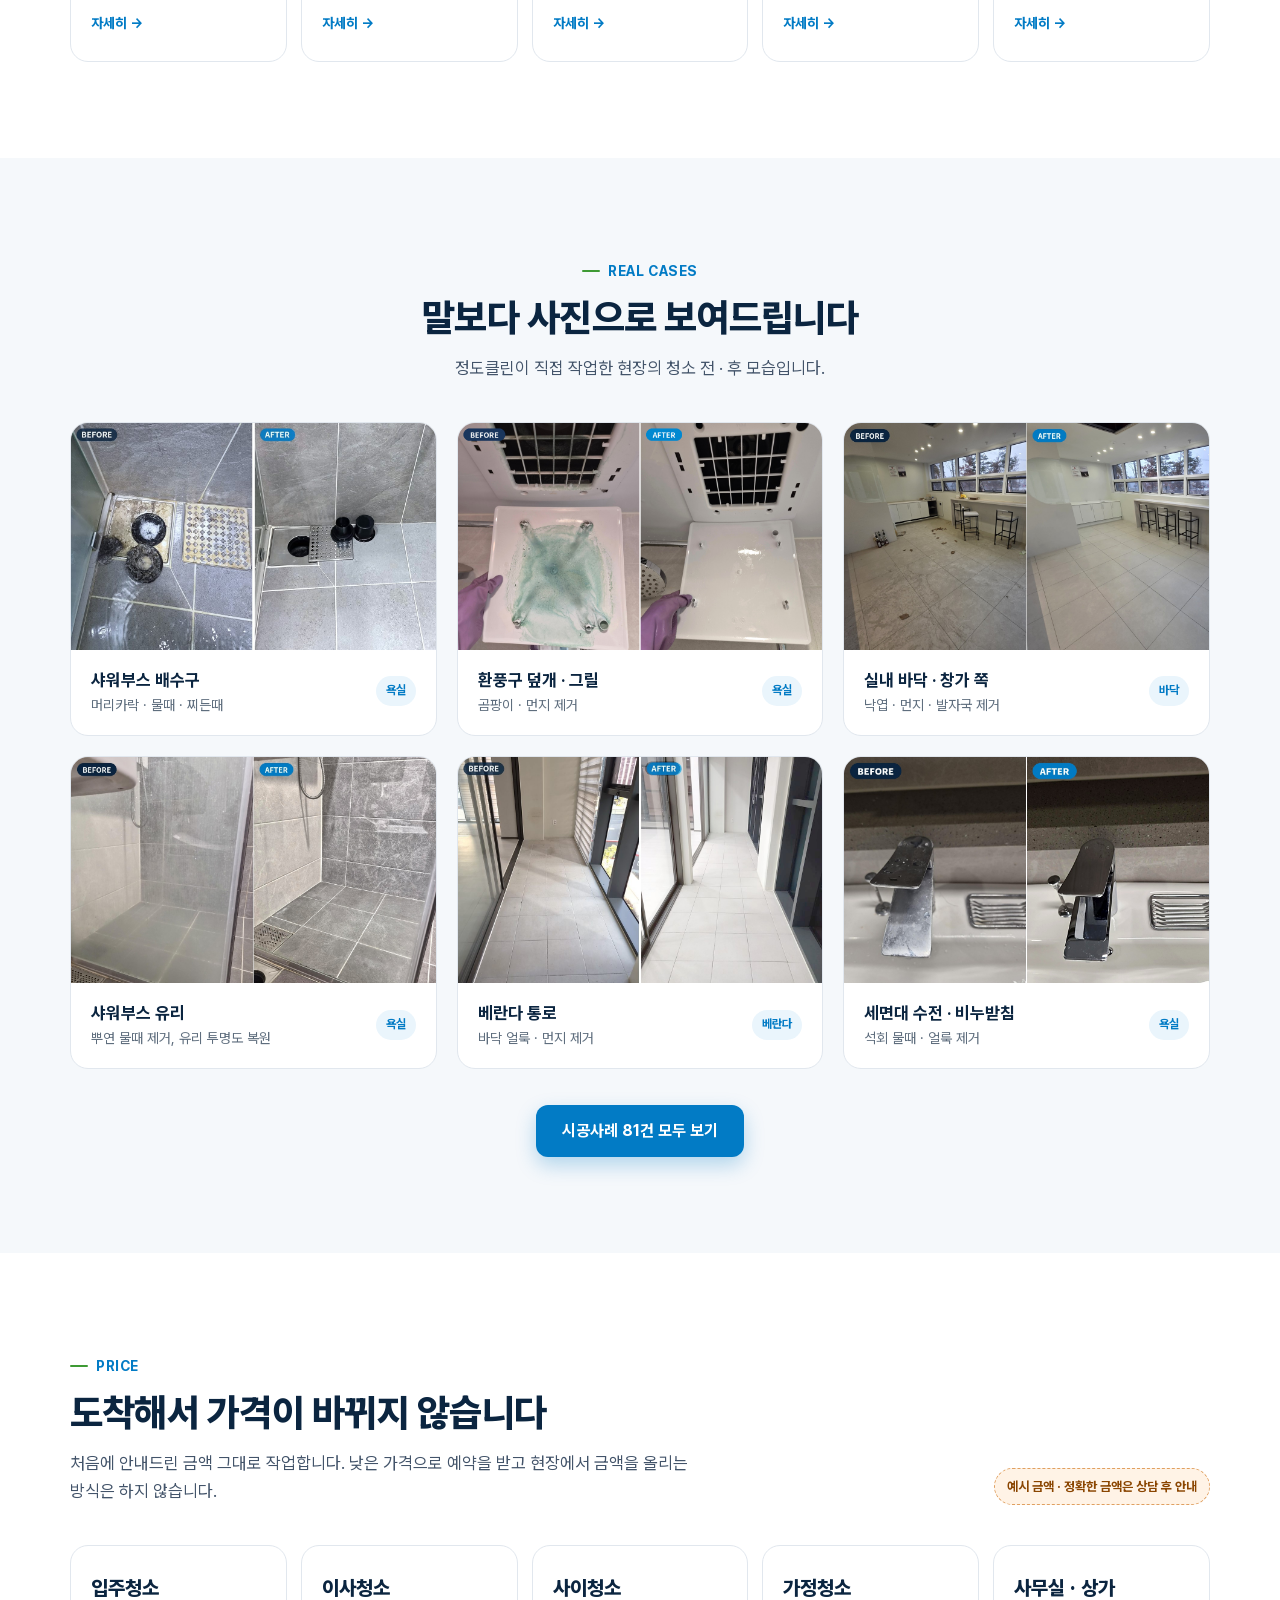
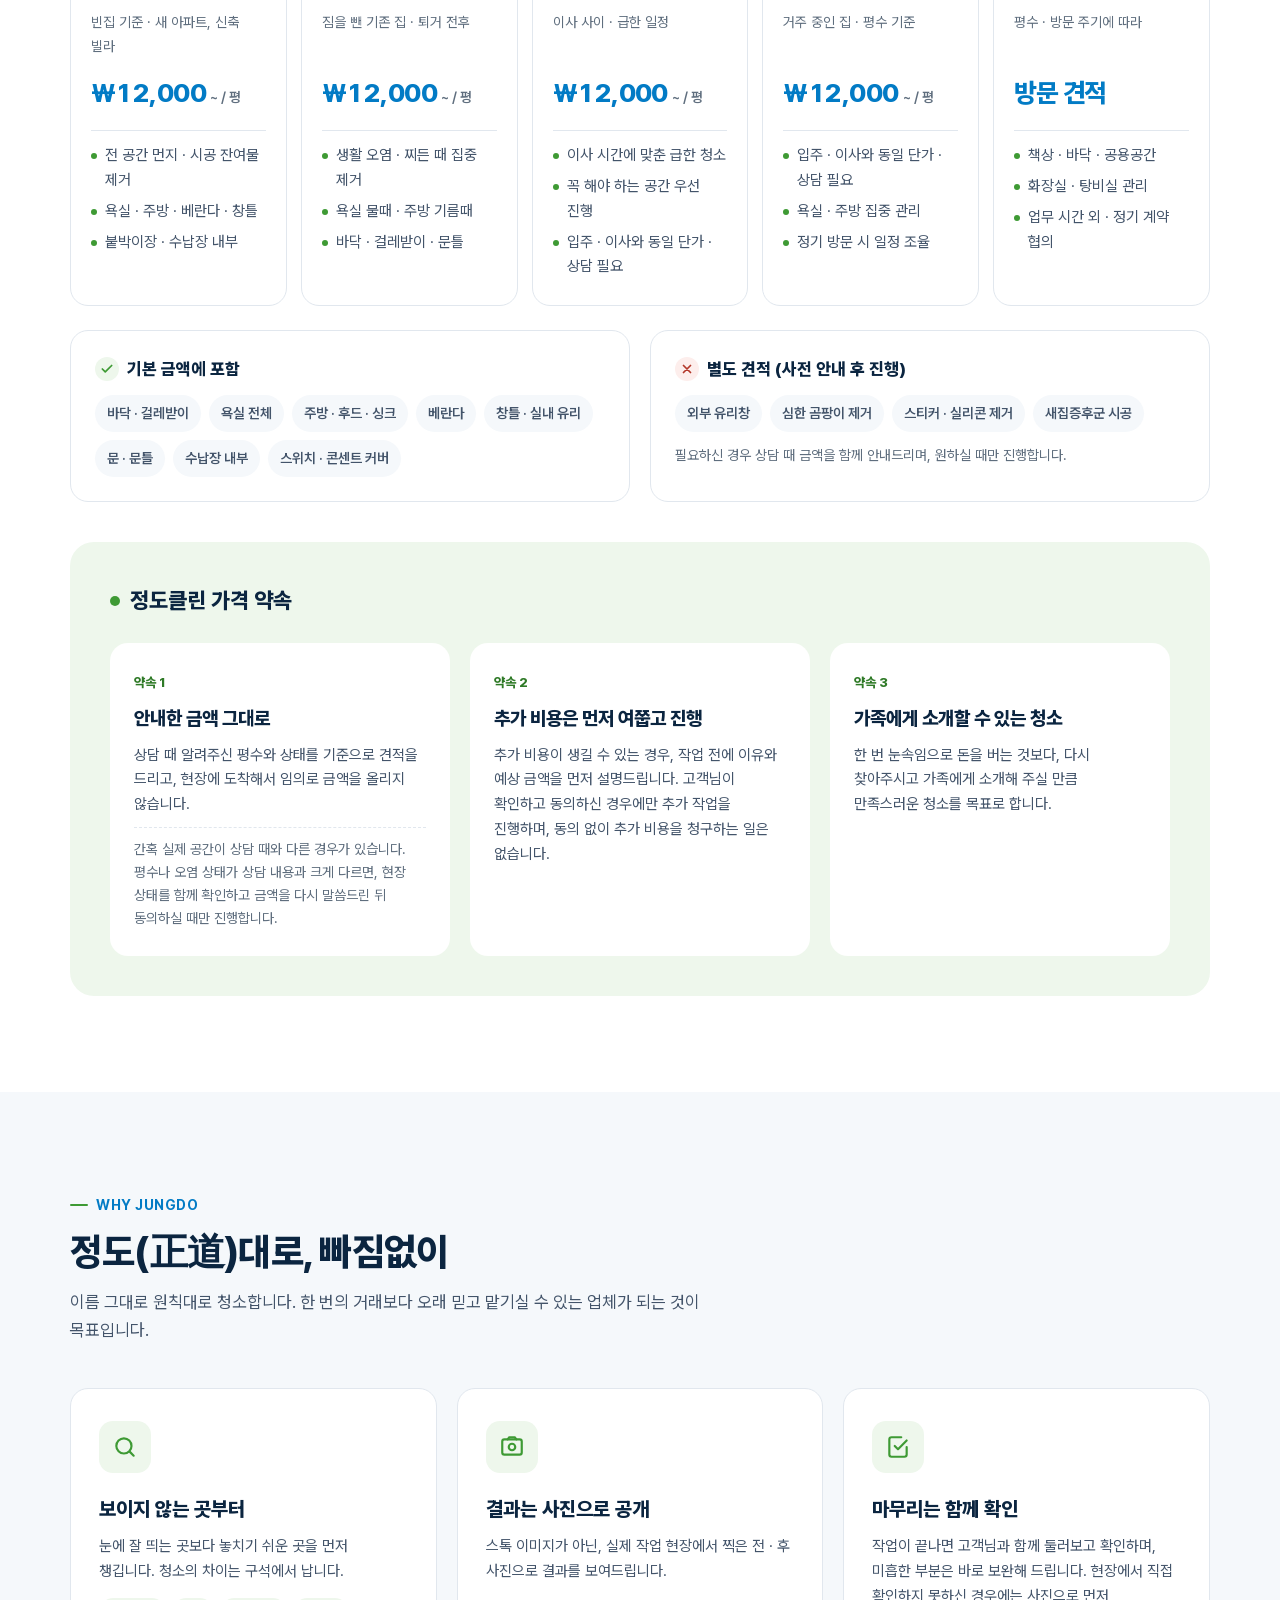
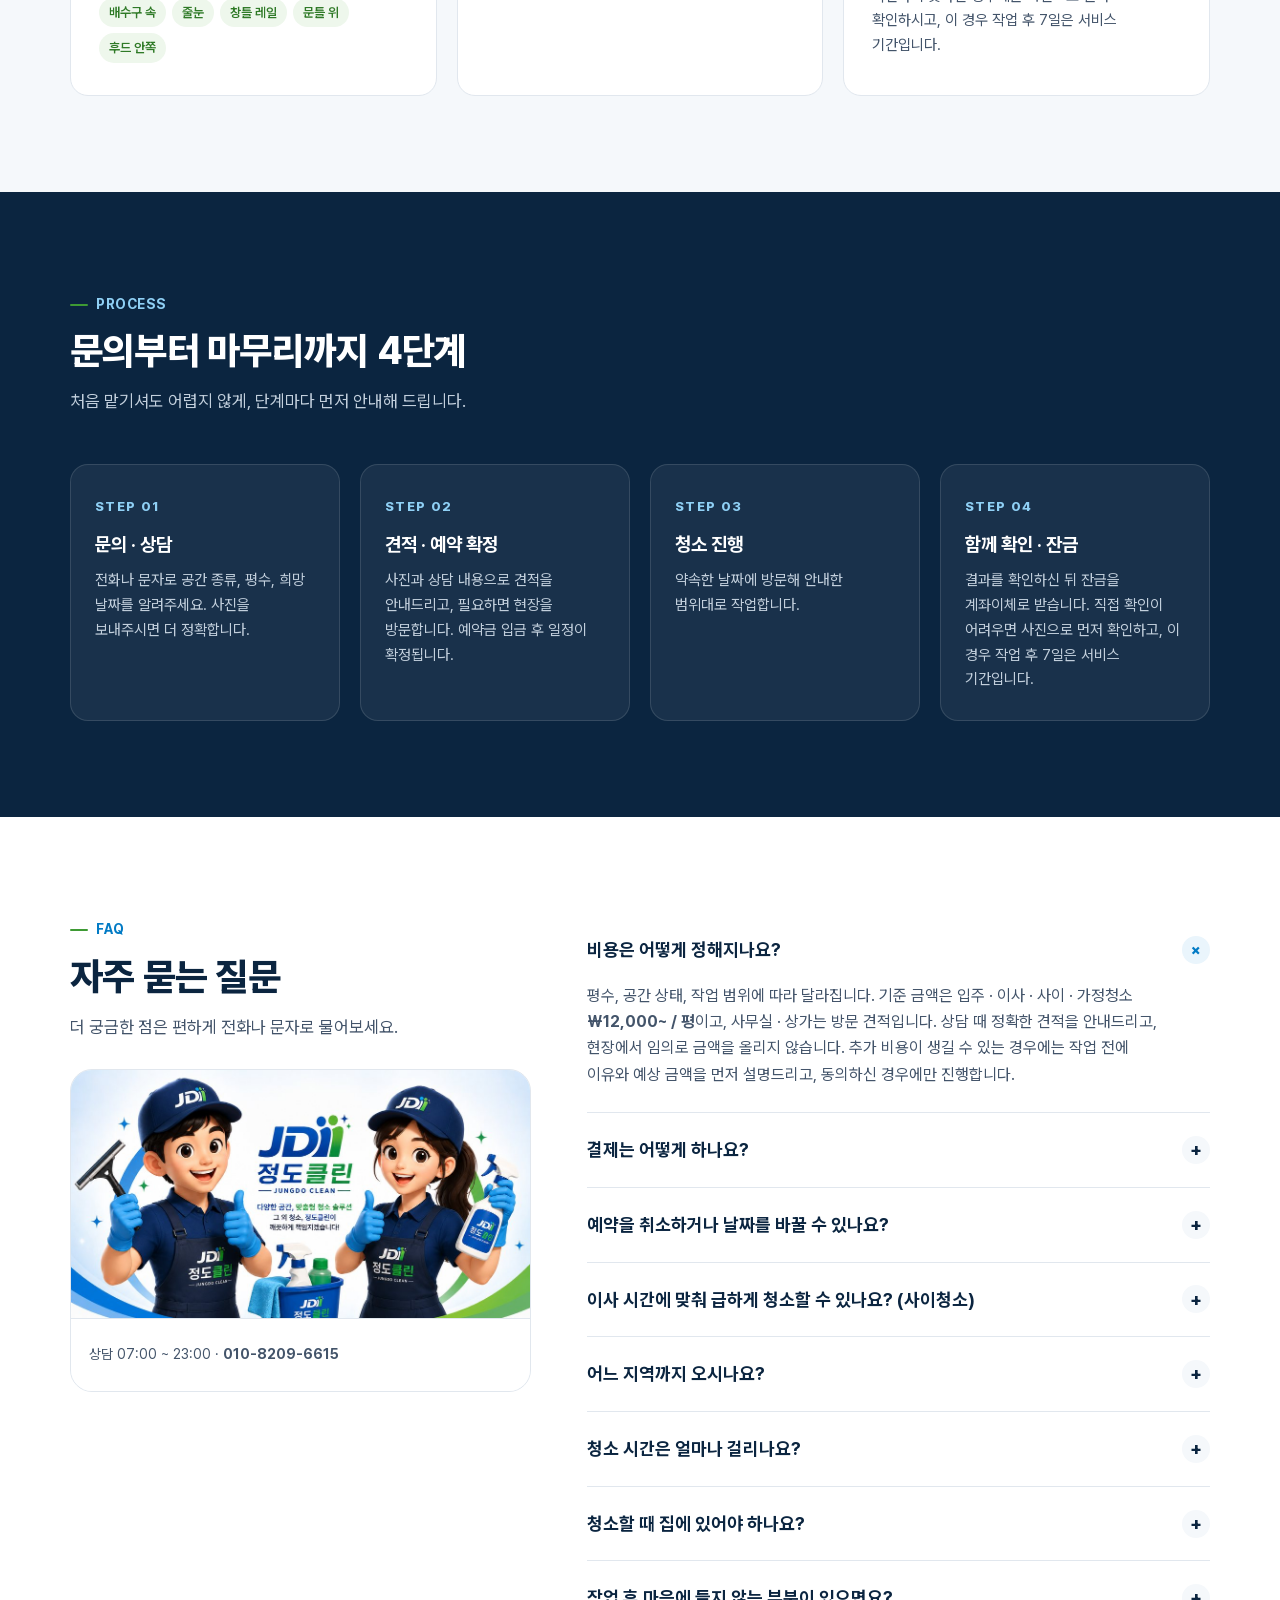
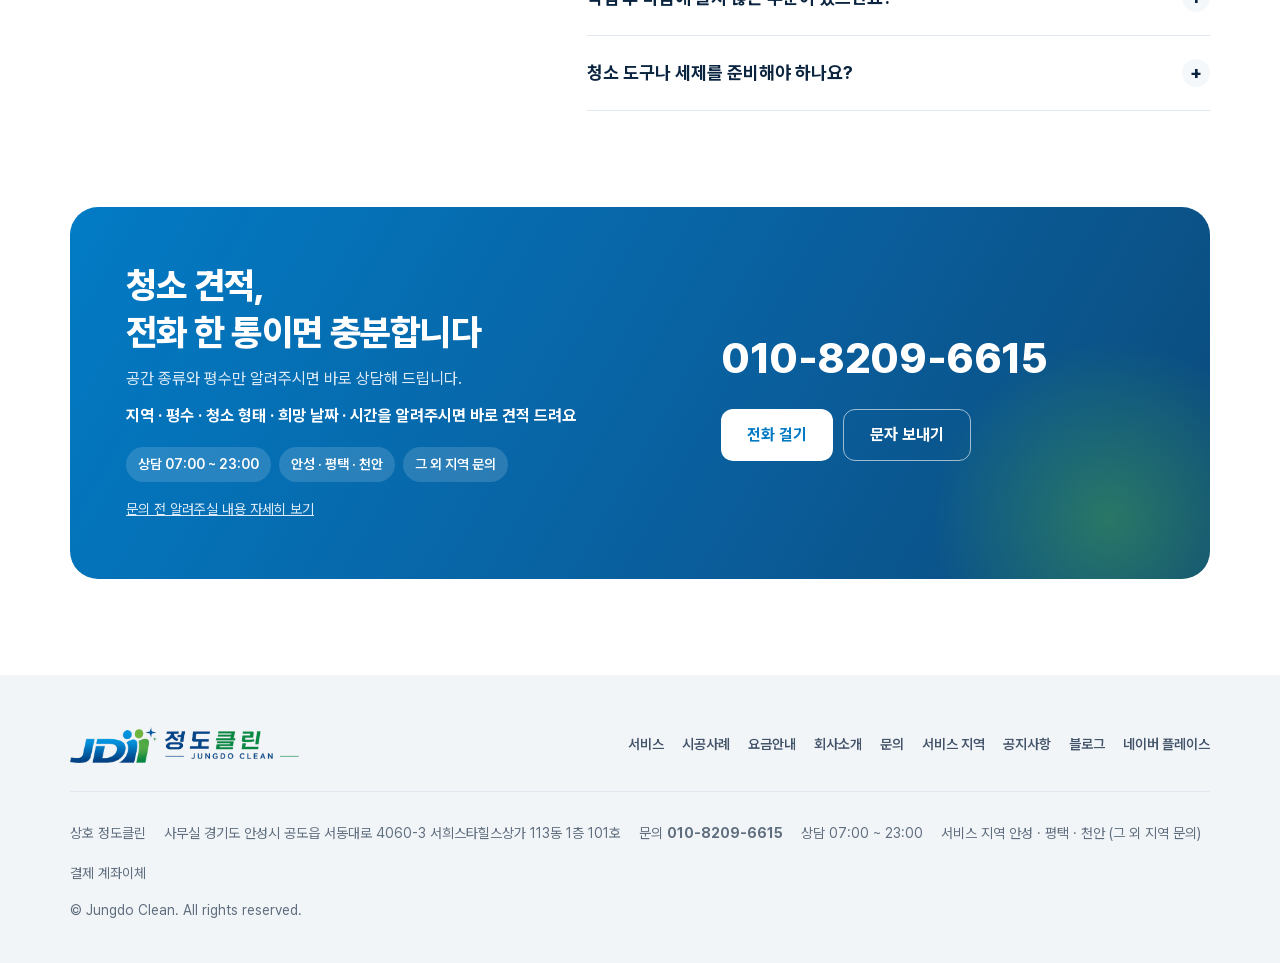
==== commit 05126323: "시공사례 2건 추가(환풍구 덮개·팬, 욕실 바닥 줄눈), 사례 수 81건 반영 Co-Authored-By: Claude Sonnet 5.5 <noreply@anthropic.com" ====
--- a/index.html
+++ b/index.html
@@ -150,7 +150,7 @@
       <a class="cs" href="portfolio.html"><img src="cases/case-60-faucet-soapdish.jpg?v=261111b" width="1208" height="750" alt="세면대 수전 · 비누받침 청소 전후" loading="lazy"><div class="bd"><div><h3>세면대 수전 · 비누받침</h3><p>석회 물때 · 얼룩 제거</p></div><span class="tagpill">욕실</span></div></a>
     </div>
     <p class="swipe-hint">← 옆으로 넘겨서 더 보기</p>
-    <div class="cs-more"><a class="btn btn-primary" href="portfolio.html">시공사례 79건 모두 보기</a></div>
+    <div class="cs-more"><a class="btn btn-primary" href="portfolio.html">시공사례 81건 모두 보기</a></div>
   </div>
 </section>
 
@@ -297,7 +297,7 @@
       </details>
       <details>
         <summary>결제는 어떻게 하나요?<span class="pm" aria-hidden="true">+</span></summary>
-        <div class="ans">결제는 <b>계좌이체만</b> 가능합니다. 예약금 <b>₩50,000</b>을 입금하시면 일정이 확정되고, 잔금은 작업을 마친 뒤 결과를 확인하신 다음 받습니다. 현장에서 바로 확인이 어려우시면 사진으로 먼저 확인하신 뒤 입금하시면 되고, 작업 후 <b>7일간은 서비스 기간</b>으로 미흡한 부분을 보완해 드립니다.</div>
+        <div class="ans">결제는 <b>계좌이체만</b> 가능합니다. 예약금 <b>₩50,000</b>을 입금하시면 일정이 확정되고, 잔금은 작업을 마친 뒤 결과를 확인하신 다음 받습니다. 현장에서 바로 확인이 어려우시면 사진으로 먼저 확인하신 뒤 입금하시면 되고, 이 경우 작업 후 <b>7일간은 서비스 기간</b>으로 미흡한 부분을 보완해 드립니다. 현장에서 함께 확인하신 경우에는 7일 서비스 기간이 적용되지 않습니다.</div>
       </details>
       <details>
         <summary>예약을 취소하거나 날짜를 바꿀 수 있나요?<span class="pm" aria-hidden="true">+</span></summary>
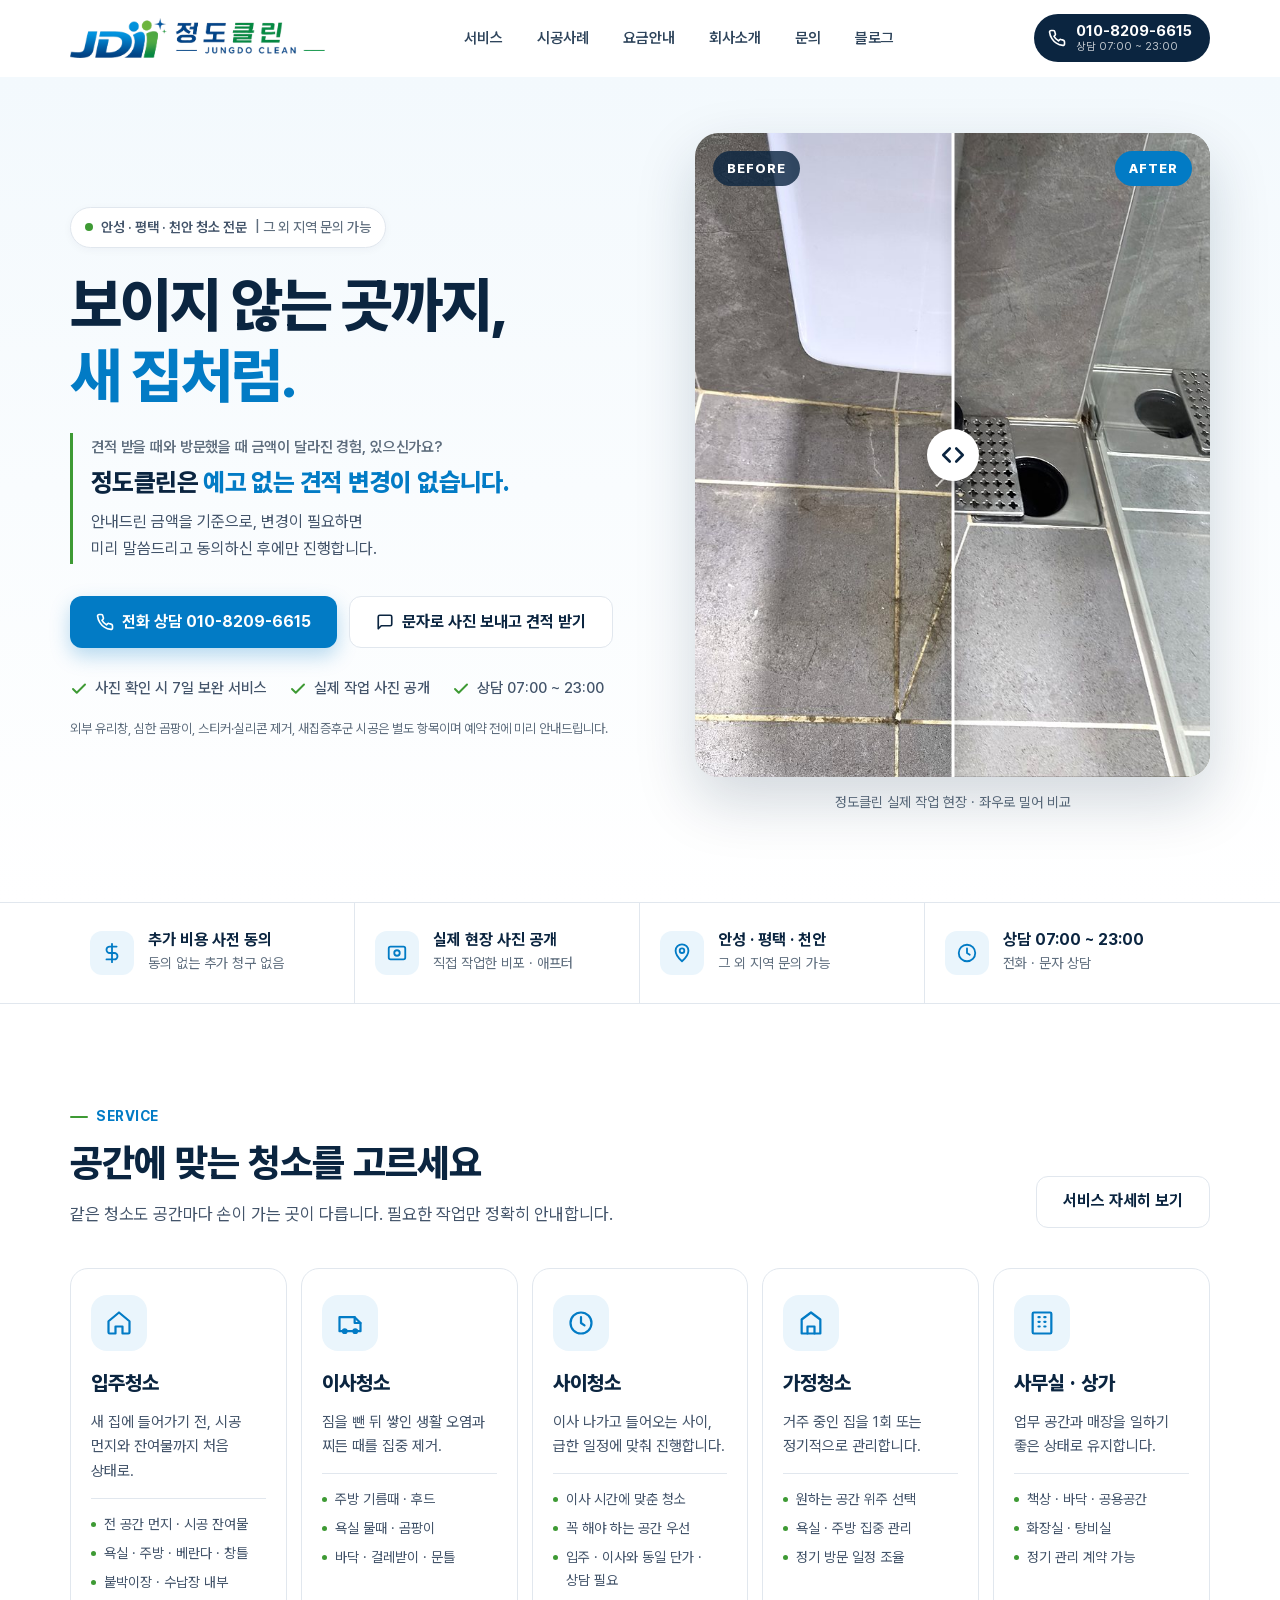
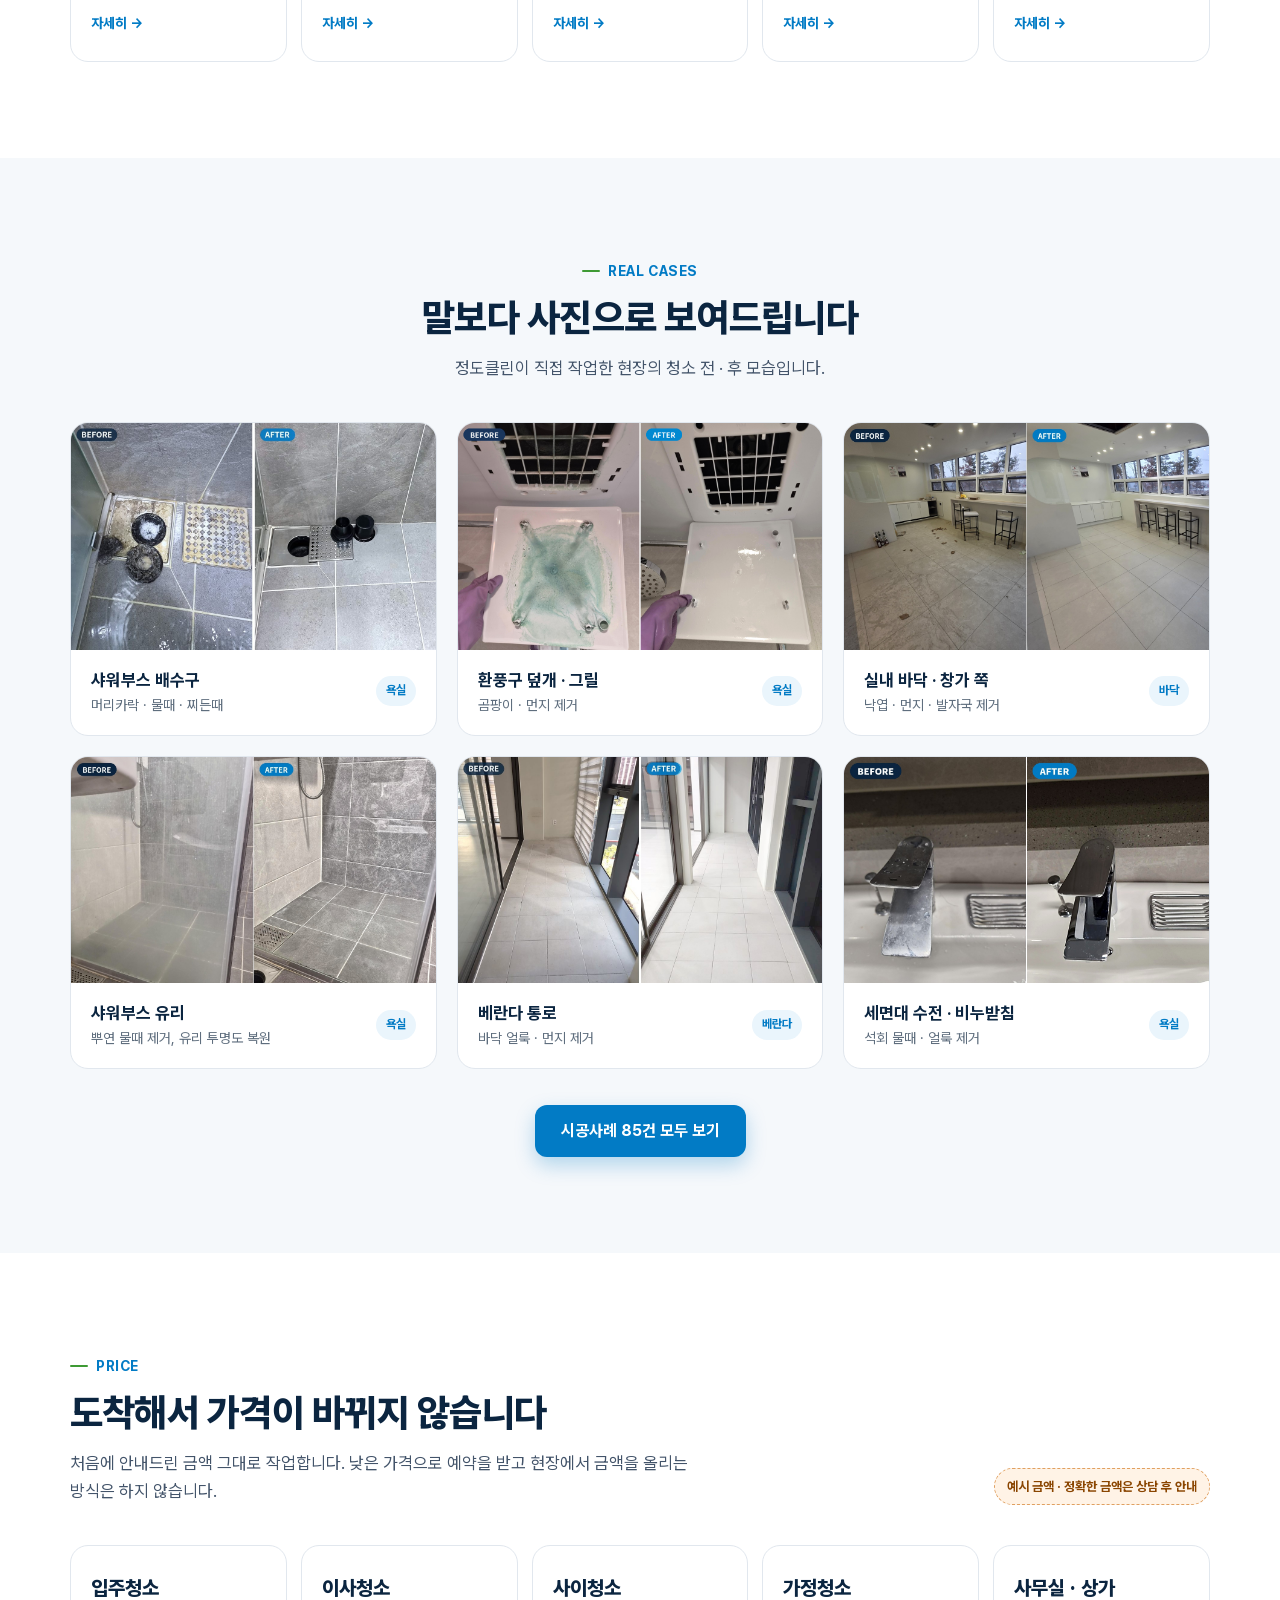
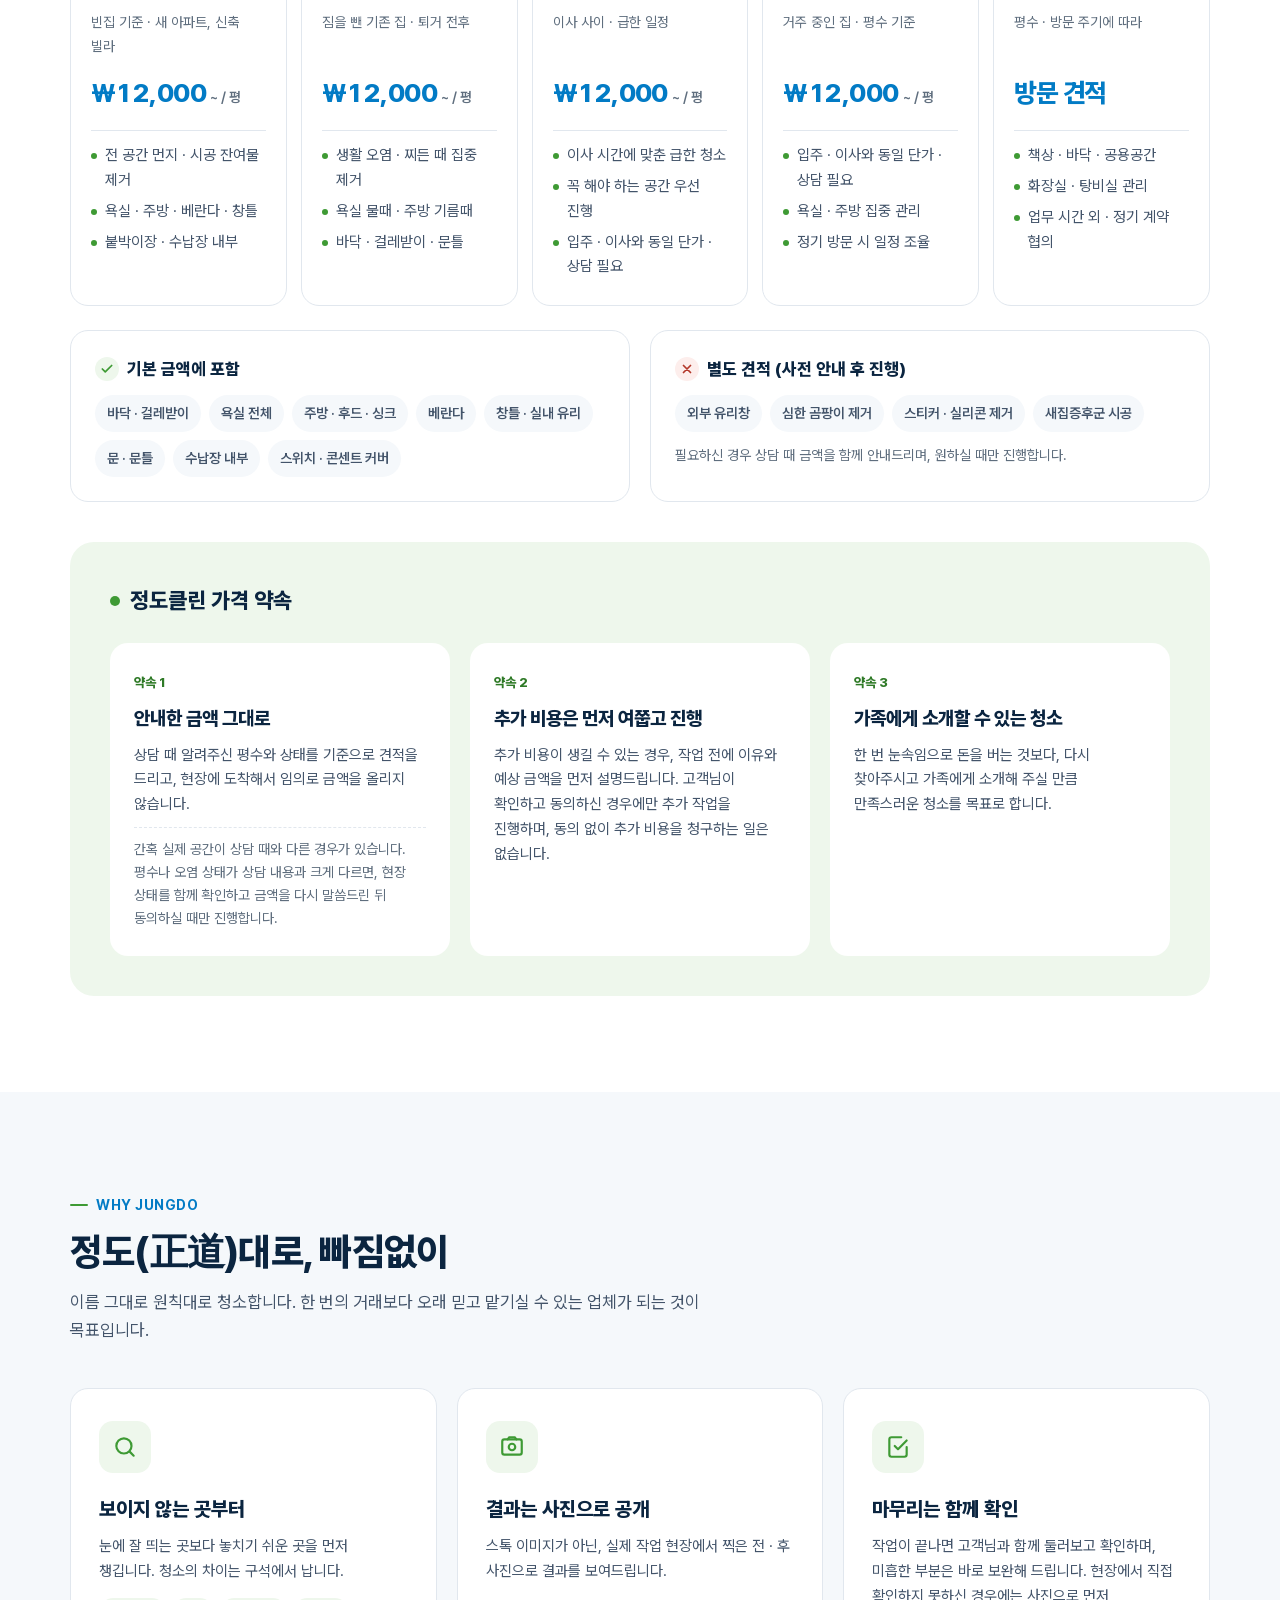
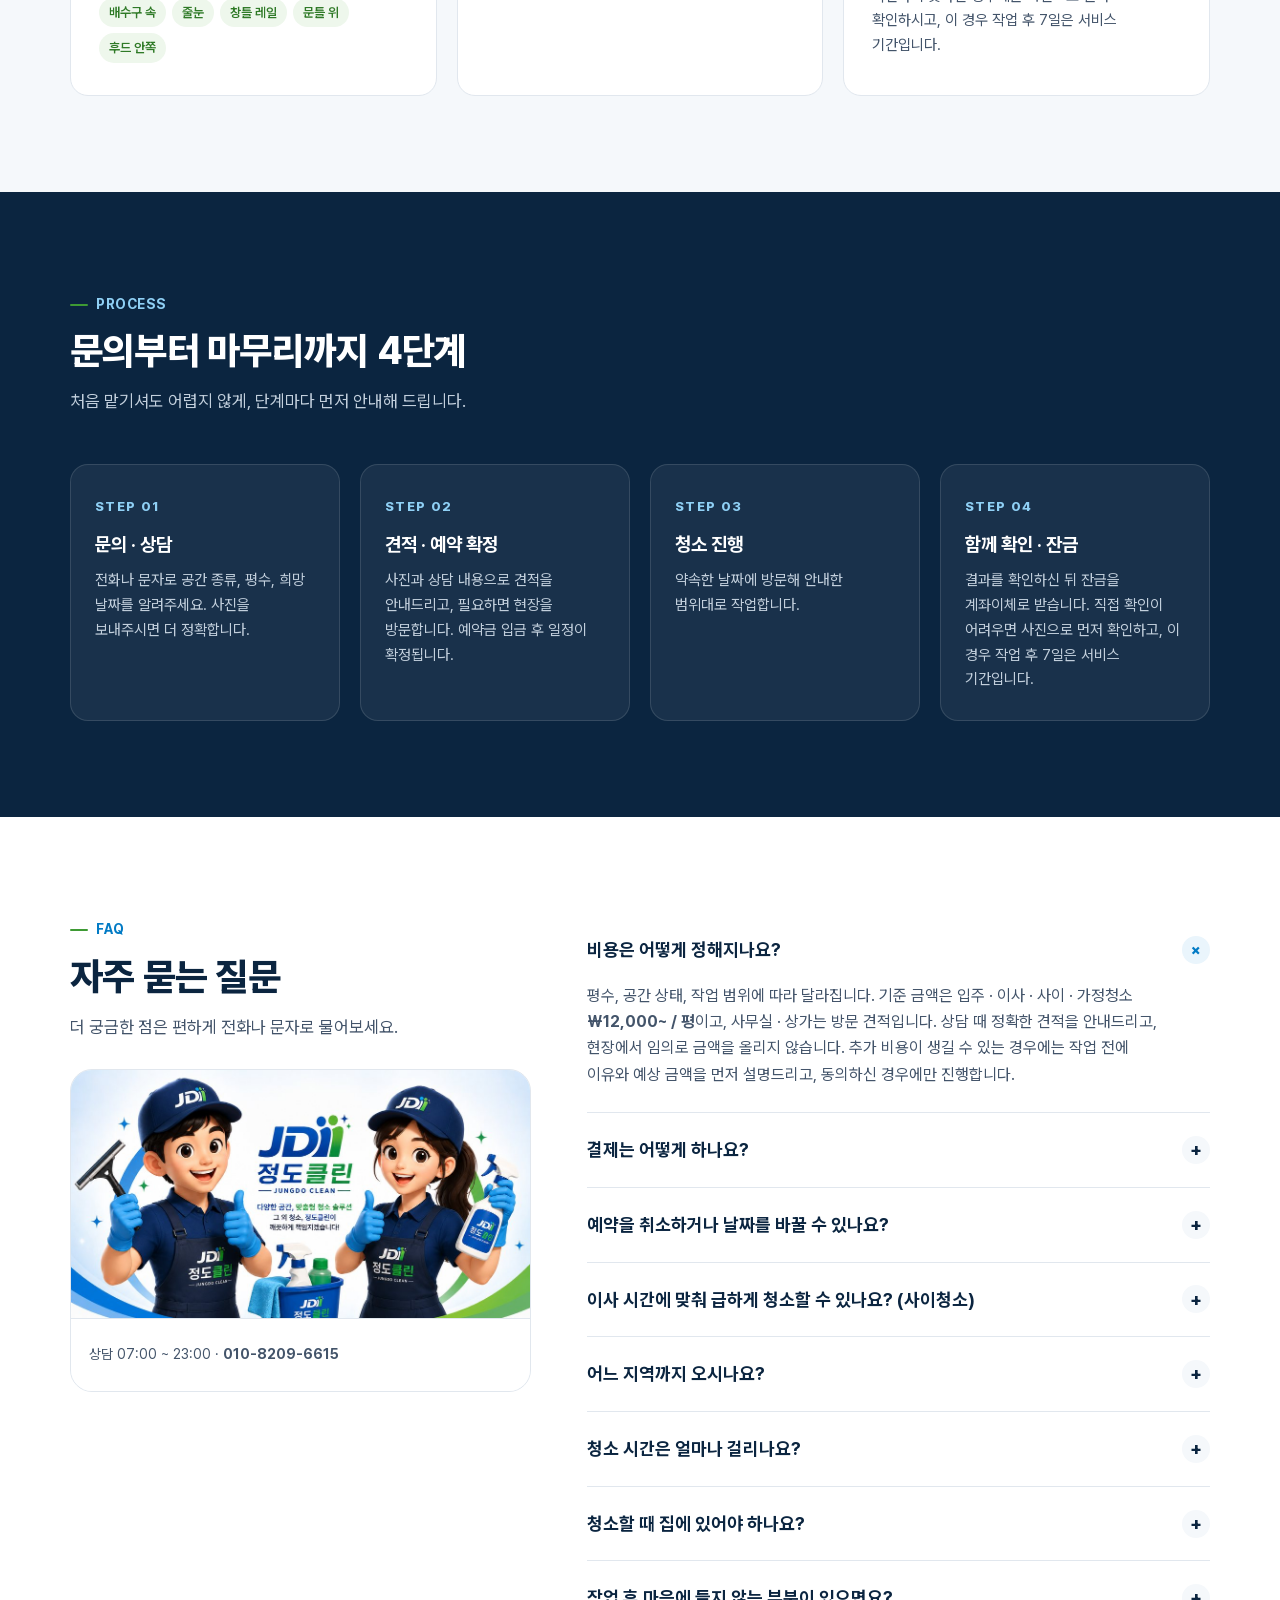
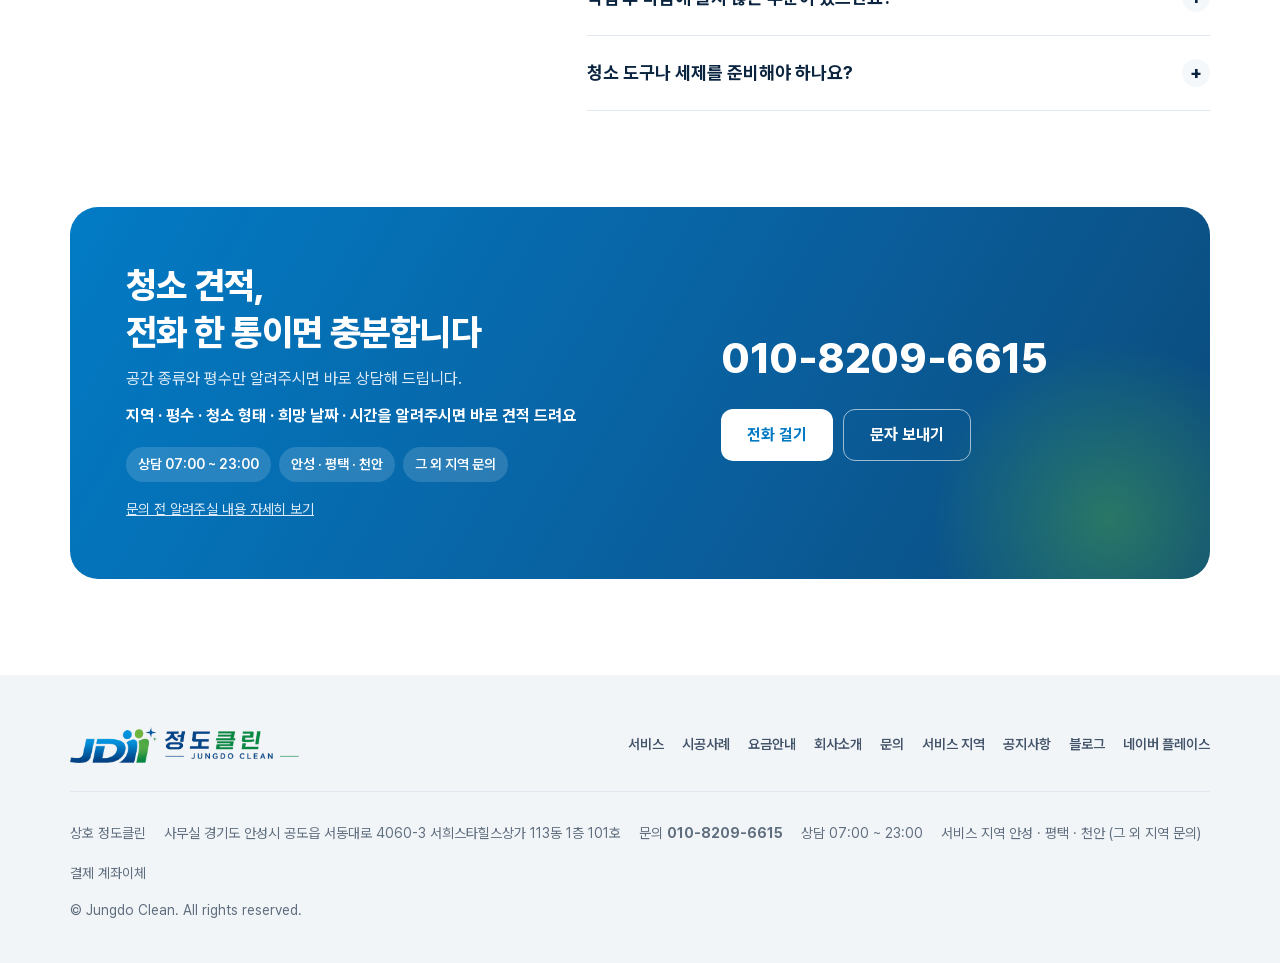
==== commit 1e0ee8b4: "시공사례 4건 추가(욕실 전체, 샤워부스 배수구 분해, 샤워기·벽면, 욕조), 사례 수 85건 반영 Co-Authored-By: Claude Sonnet 5.5 <noreply@a" ====
--- a/index.html
+++ b/index.html
@@ -150,7 +150,7 @@
       <a class="cs" href="portfolio.html"><img src="cases/case-60-faucet-soapdish.jpg?v=261111b" width="1208" height="750" alt="세면대 수전 · 비누받침 청소 전후" loading="lazy"><div class="bd"><div><h3>세면대 수전 · 비누받침</h3><p>석회 물때 · 얼룩 제거</p></div><span class="tagpill">욕실</span></div></a>
     </div>
     <p class="swipe-hint">← 옆으로 넘겨서 더 보기</p>
-    <div class="cs-more"><a class="btn btn-primary" href="portfolio.html">시공사례 81건 모두 보기</a></div>
+    <div class="cs-more"><a class="btn btn-primary" href="portfolio.html">시공사례 85건 모두 보기</a></div>
   </div>
 </section>
 
